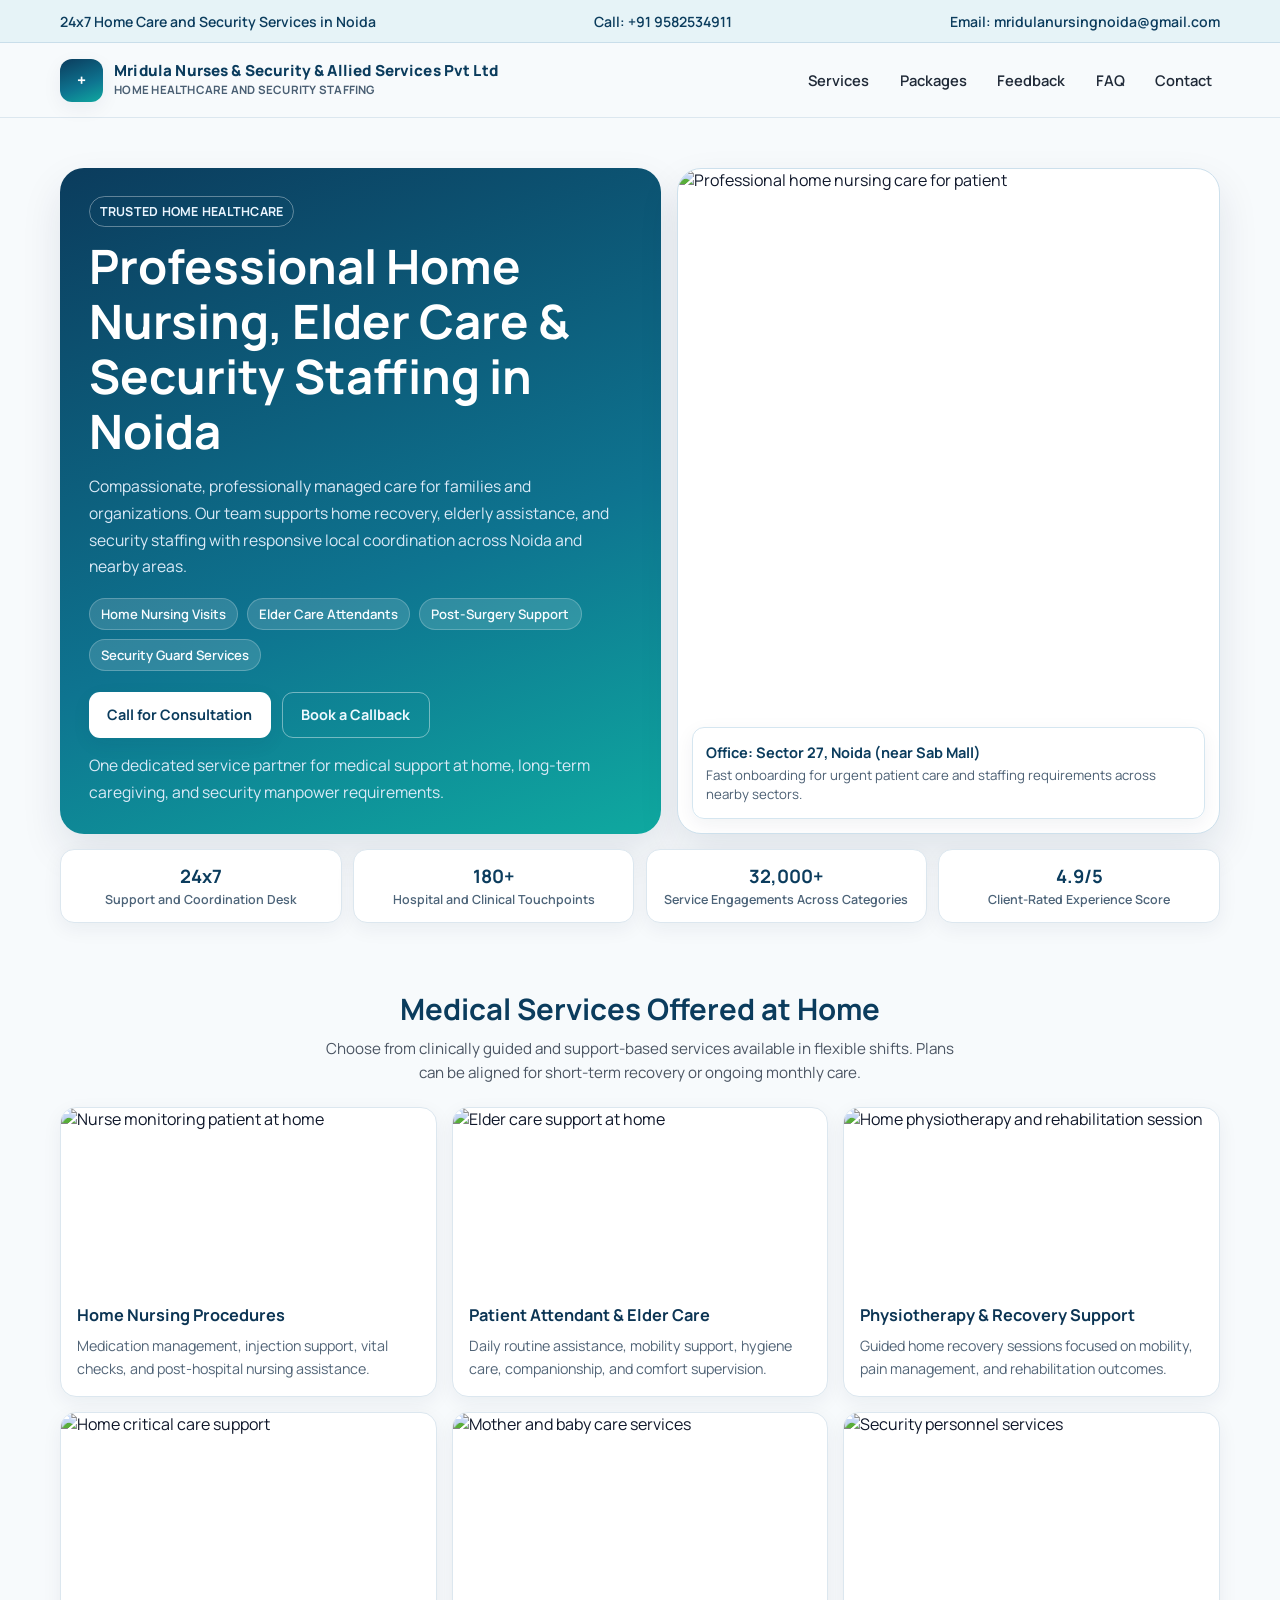
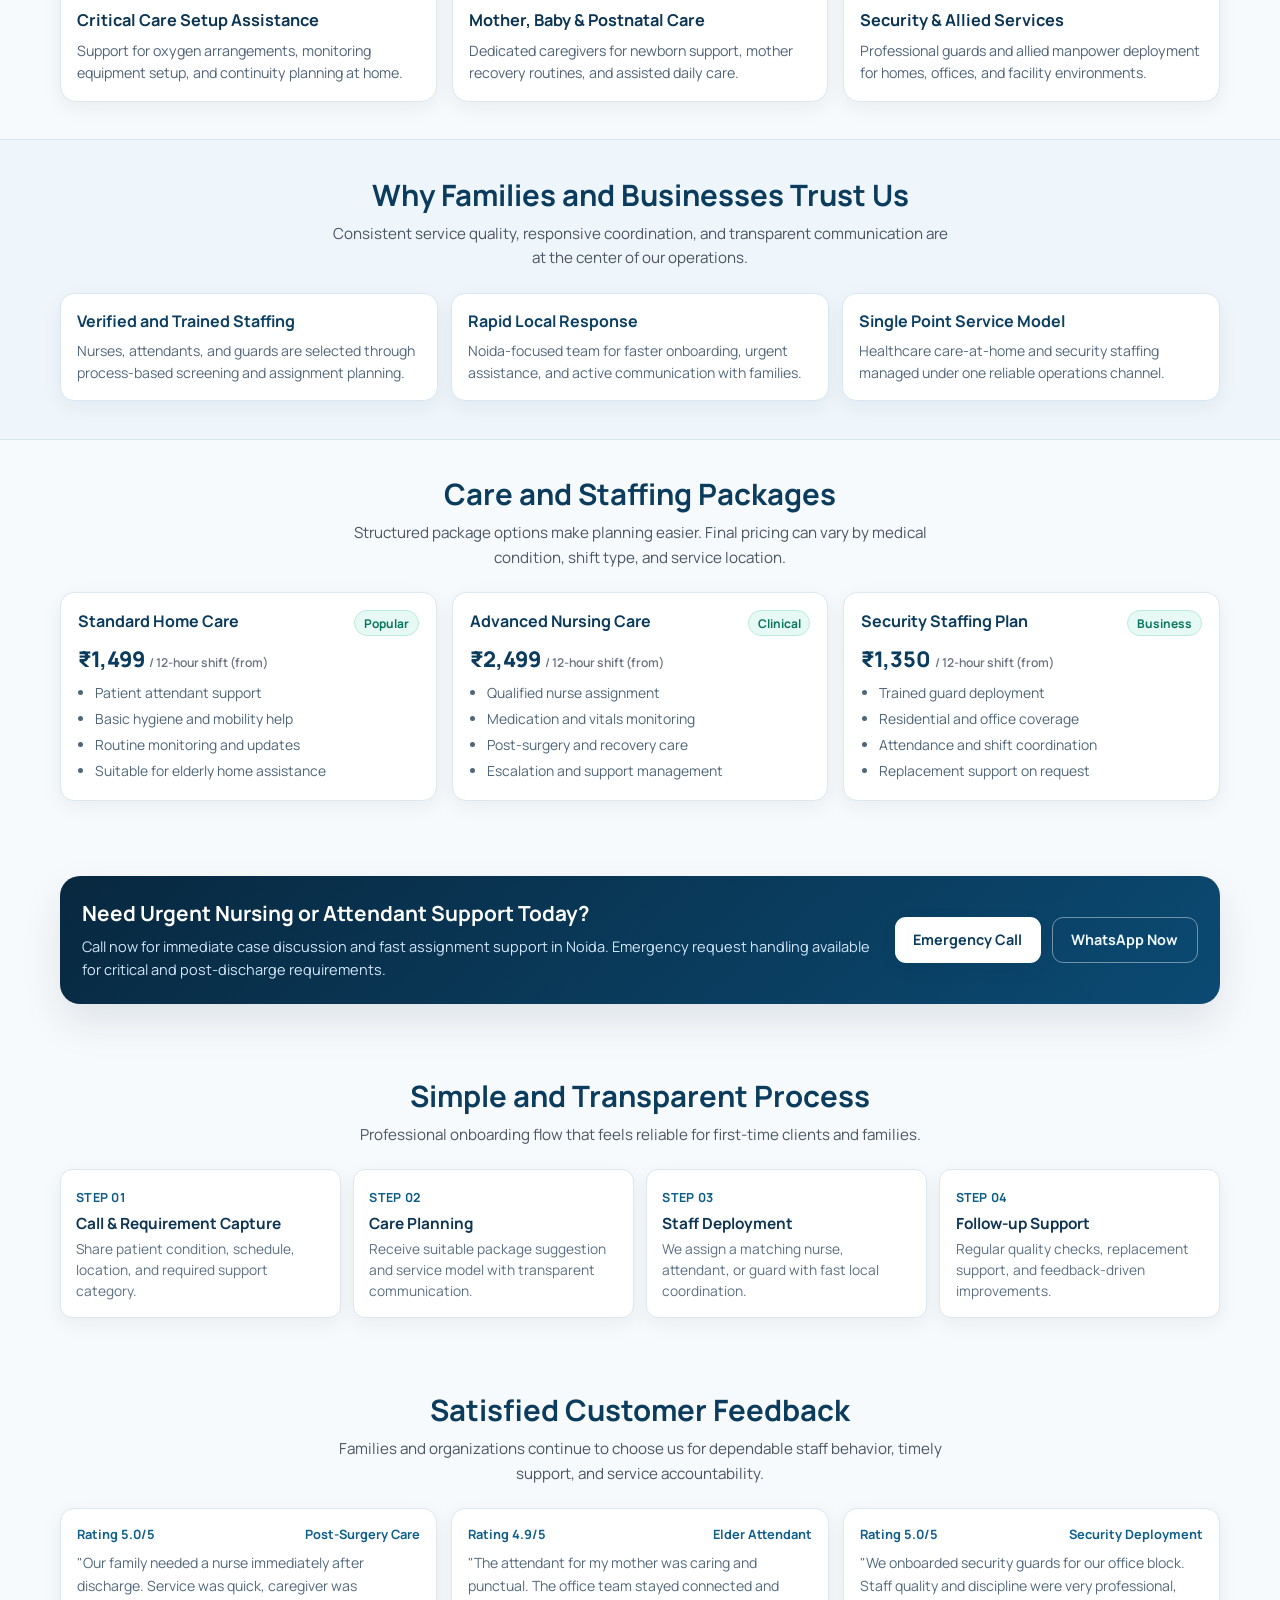
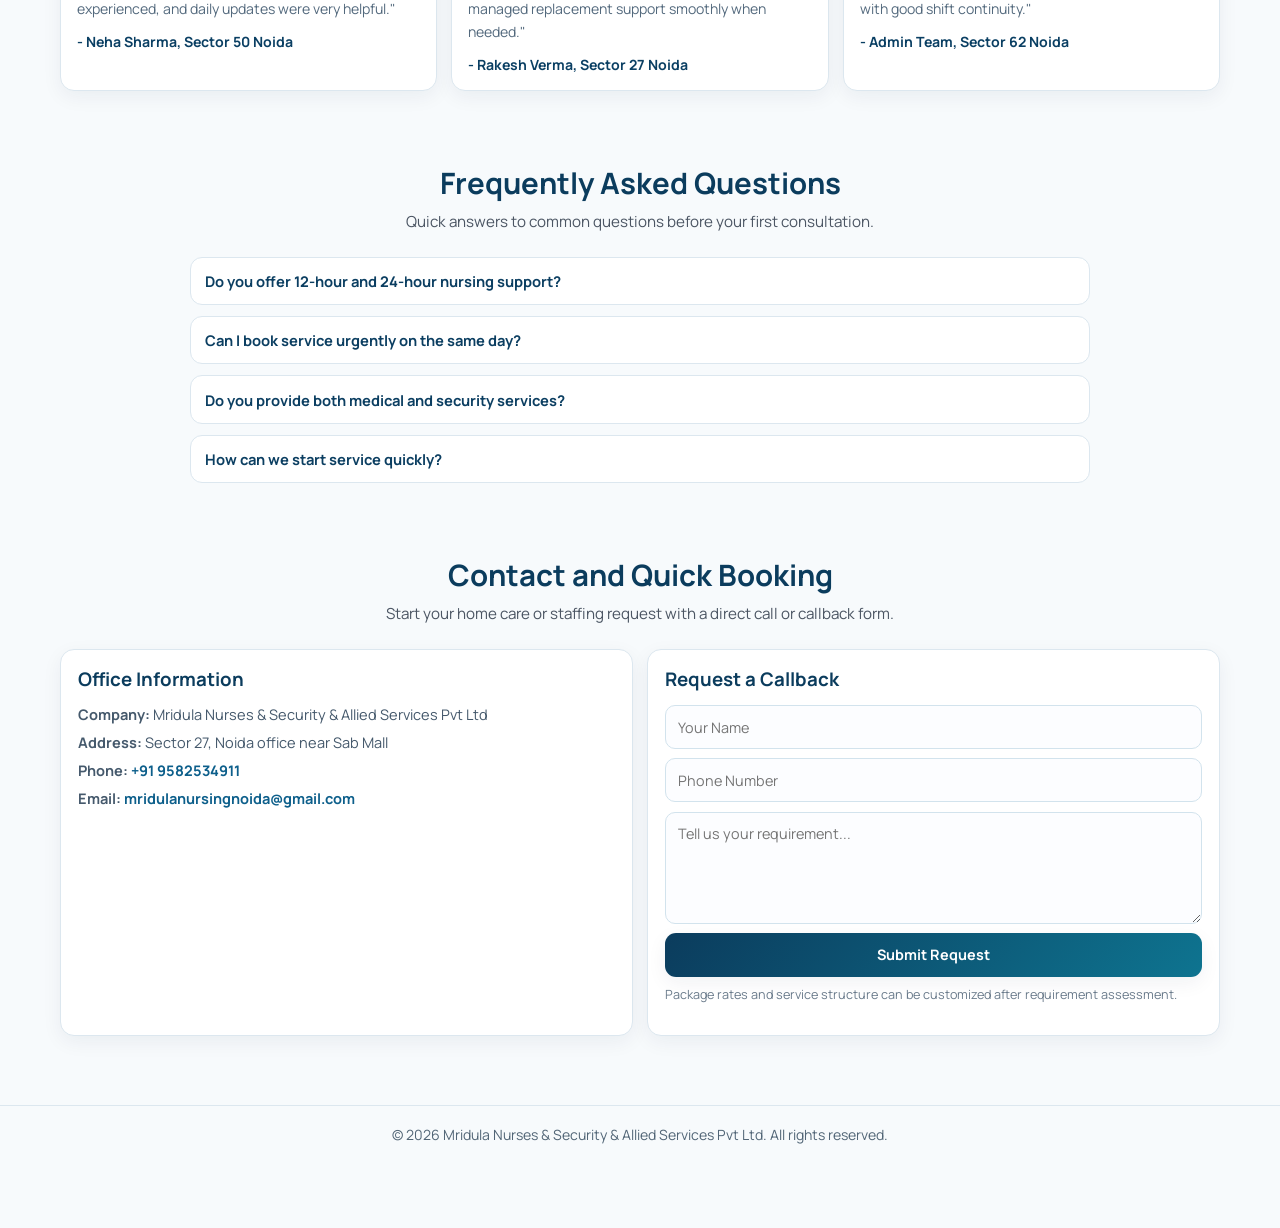
==== index.html @ 1b019b8b "Polish branding copy and add subtle reveal animations Co-authored-by: techyatra <techyatra@users.nor" ====
<!DOCTYPE html>
<html lang="en">
<head>
  <meta charset="UTF-8" />
  <meta name="viewport" content="width=device-width, initial-scale=1.0" />
  <title>Mridula Nurses &amp; Security &amp; Allied Services Pvt Ltd | Home Healthcare Noida</title>
  <meta
    name="description"
    content="Professional home nursing, patient attendants, elder care, and security services in Noida by Mridula Nurses & Security & Allied Services Pvt Ltd."
  />
  <link rel="preconnect" href="https://fonts.googleapis.com" />
  <link rel="preconnect" href="https://fonts.gstatic.com" crossorigin />
  <link
    href="https://fonts.googleapis.com/css2?family=Manrope:wght@400;500;600;700;800&display=swap"
    rel="stylesheet"
  />
  <style>
    :root {
      --bg: #f7fafc;
      --surface: #ffffff;
      --surface-soft: #f1f8fb;
      --text: #0f172a;
      --muted: #4b5563;
      --primary: #0b3c5d;
      --primary-2: #0e7490;
      --accent: #10b981;
      --line: #dce7ef;
      --radius: 16px;
      --shadow-sm: 0 6px 20px rgba(2, 32, 71, 0.06);
      --shadow-md: 0 18px 40px rgba(2, 32, 71, 0.1);
      --gradient-hero: linear-gradient(160deg, #0b3c5d 0%, #0e7490 60%, #0fa9a0 100%);
    }

    * {
      box-sizing: border-box;
    }

    html,
    body {
      margin: 0;
      padding: 0;
      font-family: "Manrope", system-ui, -apple-system, sans-serif;
      color: var(--text);
      background: var(--bg);
      scroll-behavior: smooth;
    }

    a {
      text-decoration: none;
      color: inherit;
    }

    img {
      max-width: 100%;
      display: block;
    }

    .container {
      width: min(1160px, 92%);
      margin: 0 auto;
    }

    .topbar {
      background: #e6f3f7;
      color: #0b3c5d;
      font-size: 0.88rem;
      border-bottom: 1px solid #c9deea;
    }

    .topbar .container {
      min-height: 42px;
      display: flex;
      align-items: center;
      justify-content: space-between;
      gap: 0.8rem;
      flex-wrap: wrap;
      padding: 0.2rem 0;
      font-weight: 600;
    }

    header {
      position: sticky;
      top: 0;
      z-index: 50;
      background: rgba(247, 250, 252, 0.96);
      border-bottom: 1px solid var(--line);
      backdrop-filter: blur(9px);
    }

    nav {
      min-height: 74px;
      display: flex;
      align-items: center;
      justify-content: space-between;
      gap: 1rem;
    }

    .brand {
      display: flex;
      align-items: center;
      gap: 0.7rem;
      max-width: 520px;
      font-weight: 800;
      color: var(--primary);
    }

    .brand-copy {
      display: grid;
      gap: 0.1rem;
    }

    .brand-name {
      font-size: 0.95rem;
      line-height: 1.1;
      letter-spacing: 0.01em;
    }

    .brand-tag {
      font-size: 0.72rem;
      font-weight: 700;
      letter-spacing: 0.02em;
      text-transform: uppercase;
      color: #4a5f73;
    }

    .brand-icon {
      width: 43px;
      height: 43px;
      border-radius: 12px;
      background: var(--gradient-hero);
      color: #fff;
      display: grid;
      place-items: center;
      font-weight: 800;
      box-shadow: var(--shadow-sm);
      flex-shrink: 0;
    }

    .nav-links {
      display: flex;
      flex-wrap: wrap;
      gap: 0.9rem;
      font-size: 0.92rem;
      color: #1f2937;
      font-weight: 600;
    }

    .nav-links a {
      padding: 0.4rem 0.5rem;
      border-radius: 8px;
      transition: 0.2s ease;
    }

    .nav-links a:hover {
      background: #e6f2f7;
      color: var(--primary);
    }

    .hero {
      padding: 3.1rem 0 2rem;
    }

    .hero-grid {
      display: grid;
      grid-template-columns: 1.05fr 0.95fr;
      gap: 1rem;
    }

    .hero-card {
      border-radius: 24px;
      background: var(--gradient-hero);
      color: #eaf5ff;
      padding: 1.8rem;
      box-shadow: var(--shadow-md);
    }

    .hero-eyebrow {
      display: inline-flex;
      align-items: center;
      gap: 0.35rem;
      font-size: 0.78rem;
      letter-spacing: 0.02em;
      padding: 0.35rem 0.62rem;
      border: 1px solid rgba(255, 255, 255, 0.35);
      border-radius: 999px;
      font-weight: 700;
      text-transform: uppercase;
    }

    h1 {
      margin: 0.8rem 0 0;
      line-height: 1.16;
      font-size: clamp(2rem, 3.7vw, 3.15rem);
      color: #ffffff;
    }

    .hero-card p {
      margin: 0.9rem 0 0;
      line-height: 1.7;
      max-width: 60ch;
      color: #dbeaf7;
      font-size: 0.98rem;
    }

    .hero-highlights {
      margin-top: 1.1rem;
      display: flex;
      flex-wrap: wrap;
      gap: 0.55rem;
    }

    .hero-chip {
      background: rgba(255, 255, 255, 0.14);
      border: 1px solid rgba(255, 255, 255, 0.22);
      color: #f8fcff;
      border-radius: 999px;
      font-size: 0.82rem;
      font-weight: 600;
      padding: 0.38rem 0.7rem;
    }

    .cta-row {
      margin-top: 1.3rem;
      display: flex;
      flex-wrap: wrap;
      gap: 0.7rem;
    }

    .hero-note {
      margin: 0.9rem 0 0;
      font-size: 0.84rem;
      color: #d2e8f9;
      line-height: 1.55;
      max-width: 60ch;
    }

    .btn {
      border: 0;
      border-radius: 11px;
      padding: 0.78rem 1.15rem;
      font: inherit;
      font-size: 0.9rem;
      font-weight: 700;
      cursor: pointer;
      transition: transform 0.2s ease, box-shadow 0.2s ease;
      display: inline-flex;
      align-items: center;
      justify-content: center;
      gap: 0.3rem;
    }

    .btn:hover {
      transform: translateY(-1px);
    }

    .btn-light {
      color: var(--primary);
      background: #ffffff;
      box-shadow: var(--shadow-sm);
    }

    .btn-outline-light {
      color: #eff9ff;
      background: transparent;
      border: 1px solid rgba(255, 255, 255, 0.42);
    }

    .hero-media {
      border-radius: 24px;
      overflow: hidden;
      border: 1px solid #cde0ec;
      background: #fff;
      box-shadow: var(--shadow-md);
      position: relative;
      min-height: 460px;
    }

    .hero-media img {
      width: 100%;
      height: 100%;
      object-fit: cover;
    }

    .floating-trust {
      position: absolute;
      left: 0.9rem;
      right: 0.9rem;
      bottom: 0.9rem;
      background: rgba(255, 255, 255, 0.92);
      border-radius: 12px;
      border: 1px solid #d5e6f0;
      padding: 0.82rem;
      box-shadow: var(--shadow-sm);
    }

    .floating-trust strong {
      display: block;
      color: var(--primary);
      font-size: 0.91rem;
    }

    .floating-trust p {
      margin: 0.28rem 0 0;
      color: #4b5f73;
      font-size: 0.83rem;
      line-height: 1.45;
    }

    .kpi-row {
      margin-top: 0.95rem;
      display: grid;
      grid-template-columns: repeat(4, minmax(0, 1fr));
      gap: 0.7rem;
    }

    .kpi {
      background: #fff;
      border: 1px solid var(--line);
      border-radius: 14px;
      text-align: center;
      padding: 0.8rem 0.7rem;
      box-shadow: var(--shadow-sm);
    }

    .kpi strong {
      display: block;
      color: var(--primary);
      font-size: 1.15rem;
    }

    .kpi span {
      display: block;
      margin-top: 0.2rem;
      color: #4d6479;
      font-size: 0.78rem;
      line-height: 1.35;
      font-weight: 600;
    }

    .reveal {
      opacity: 1;
      transform: none;
    }

    .js .reveal {
      opacity: 0;
      transform: translateY(18px);
      transition: opacity 0.65s ease, transform 0.65s ease;
    }

    .js .reveal.delay-1 {
      transition-delay: 0.08s;
    }

    .js .reveal.delay-2 {
      transition-delay: 0.16s;
    }

    .js .reveal.is-visible {
      opacity: 1;
      transform: translateY(0);
    }

    section {
      padding: 2.35rem 0;
    }

    .section-title {
      text-align: center;
      margin-bottom: 1.35rem;
    }

    .section-title h2 {
      margin: 0;
      font-size: clamp(1.5rem, 2.3vw, 2.1rem);
      color: var(--primary);
      line-height: 1.2;
    }

    .section-title p {
      margin: 0.55rem auto 0;
      max-width: 70ch;
      color: var(--muted);
      line-height: 1.62;
      font-size: 0.95rem;
    }

    .service-grid {
      display: grid;
      grid-template-columns: repeat(3, minmax(0, 1fr));
      gap: 0.95rem;
    }

    .service-card {
      background: var(--surface);
      border: 1px solid var(--line);
      border-radius: var(--radius);
      overflow: hidden;
      box-shadow: var(--shadow-sm);
      transition: transform 0.22s ease, box-shadow 0.22s ease;
    }

    .service-card:hover {
      transform: translateY(-4px);
      box-shadow: var(--shadow-md);
    }

    .service-card img {
      width: 100%;
      height: 180px;
      object-fit: cover;
    }

    .service-body {
      padding: 1rem;
    }

    .service-body h3 {
      margin: 0;
      color: #0c3554;
      font-size: 1.02rem;
    }

    .service-body p {
      margin: 0.55rem 0 0;
      color: #516477;
      line-height: 1.57;
      font-size: 0.89rem;
    }

    .trust-panel {
      background: #eef6fb;
      border-top: 1px solid #d4e5f0;
      border-bottom: 1px solid #d4e5f0;
    }

    .trust-grid {
      display: grid;
      grid-template-columns: repeat(3, minmax(0, 1fr));
      gap: 0.85rem;
    }

    .trust-card {
      background: #fff;
      border: 1px solid #d8e7f1;
      border-radius: 14px;
      padding: 1rem;
      box-shadow: var(--shadow-sm);
    }

    .trust-card h3 {
      margin: 0;
      font-size: 1rem;
      color: #0b3f63;
    }

    .trust-card p {
      margin: 0.5rem 0 0;
      color: #53687d;
      font-size: 0.88rem;
      line-height: 1.58;
    }

    .packages-grid {
      display: grid;
      grid-template-columns: repeat(3, minmax(0, 1fr));
      gap: 0.95rem;
    }

    .package-card {
      background: #fff;
      border: 1px solid var(--line);
      border-radius: 14px;
      padding: 1.05rem;
      box-shadow: var(--shadow-sm);
      display: grid;
      gap: 0.75rem;
    }

    .package-top {
      display: flex;
      justify-content: space-between;
      align-items: flex-start;
      gap: 0.6rem;
    }

    .package-top h3 {
      margin: 0;
      color: #0a3b5d;
      font-size: 1rem;
    }

    .tag {
      background: #e6f9f4;
      color: #08765f;
      border: 1px solid #bcebdc;
      border-radius: 999px;
      padding: 0.22rem 0.56rem;
      font-size: 0.75rem;
      font-weight: 700;
      white-space: nowrap;
    }

    .price {
      color: var(--primary);
      font-weight: 800;
      font-size: 1.35rem;
      line-height: 1;
    }

    .price small {
      color: #6b7280;
      font-size: 0.76rem;
      font-weight: 600;
    }

    .feature-list {
      margin: 0;
      padding-left: 1.1rem;
      color: #4f6578;
      font-size: 0.87rem;
      line-height: 1.65;
      display: grid;
      gap: 0.2rem;
    }

    .emergency {
      border-radius: 20px;
      background: linear-gradient(140deg, #08283f, #0b4a73);
      color: #d6ecff;
      padding: 1.4rem;
      box-shadow: var(--shadow-md);
      display: grid;
      grid-template-columns: 1fr auto;
      gap: 1rem;
      align-items: center;
    }

    .emergency h3 {
      margin: 0;
      color: #fff;
      font-size: 1.3rem;
    }

    .emergency p {
      margin: 0.5rem 0 0;
      line-height: 1.6;
      color: #d1e6f8;
      font-size: 0.91rem;
    }

    .steps-grid {
      margin-top: 1rem;
      display: grid;
      grid-template-columns: repeat(4, minmax(0, 1fr));
      gap: 0.78rem;
    }

    .step {
      background: #fff;
      border: 1px solid var(--line);
      border-radius: 12px;
      padding: 0.95rem;
      box-shadow: var(--shadow-sm);
    }

    .step b {
      color: #0b5c86;
      font-size: 0.78rem;
      letter-spacing: 0.02em;
    }

    .step h4 {
      margin: 0.38rem 0 0.22rem;
      color: #0e3554;
      font-size: 0.96rem;
    }

    .step p {
      margin: 0;
      color: #5b6f82;
      font-size: 0.86rem;
      line-height: 1.55;
    }

    .feedback-grid {
      display: grid;
      grid-template-columns: repeat(3, minmax(0, 1fr));
      gap: 0.9rem;
    }

    .feedback-card {
      background: #fff;
      border: 1px solid var(--line);
      border-radius: 14px;
      padding: 1rem;
      box-shadow: var(--shadow-sm);
    }

    .feedback-card .meta {
      display: flex;
      justify-content: space-between;
      gap: 0.5rem;
      color: #0f5f8c;
      font-size: 0.8rem;
      font-weight: 700;
    }

    .feedback-card p {
      margin: 0.58rem 0 0;
      font-size: 0.88rem;
      color: #53697d;
      line-height: 1.62;
    }

    .feedback-card strong {
      display: block;
      margin-top: 0.72rem;
      color: #0a3f63;
      font-size: 0.88rem;
    }

    .contact-wrap {
      display: grid;
      grid-template-columns: 1fr 1fr;
      gap: 0.9rem;
    }

    .contact-card {
      background: #fff;
      border: 1px solid var(--line);
      border-radius: 14px;
      padding: 1.05rem;
      box-shadow: var(--shadow-sm);
    }

    .contact-card h3 {
      margin: 0;
      color: #0b3c5d;
    }

    .contact-list {
      margin-top: 0.75rem;
      display: grid;
      gap: 0.5rem;
      color: #45596c;
      font-size: 0.91rem;
    }

    .contact-list a {
      color: #0d5f8b;
      font-weight: 700;
    }

    form {
      margin-top: 0.8rem;
      display: grid;
      gap: 0.58rem;
    }

    input,
    textarea {
      border: 1px solid #d2e3ed;
      border-radius: 10px;
      font: inherit;
      font-size: 0.9rem;
      padding: 0.72rem 0.78rem;
      width: 100%;
      background: #fcfdff;
    }

    textarea {
      min-height: 112px;
      resize: vertical;
    }

    .btn-primary {
      color: #fff;
      background: linear-gradient(130deg, #0b3c5d, #0e7490);
      box-shadow: var(--shadow-sm);
    }

    .faq-list {
      max-width: 900px;
      margin: 0 auto;
      display: grid;
      gap: 0.7rem;
    }

    details {
      border: 1px solid var(--line);
      background: #fff;
      border-radius: 12px;
      padding: 0.82rem 0.9rem;
    }

    summary {
      cursor: pointer;
      list-style: none;
      color: #0b3e61;
      font-size: 0.92rem;
      font-weight: 700;
    }

    details p {
      margin: 0.56rem 0 0;
      color: #556b7d;
      line-height: 1.58;
      font-size: 0.87rem;
    }

    .map {
      margin-top: 0.75rem;
      width: 100%;
      border: 0;
      border-radius: 12px;
      min-height: 190px;
    }

    .note {
      margin-top: 0.58rem;
      font-size: 0.79rem;
      color: #6a7b8b;
      line-height: 1.5;
    }

    footer {
      border-top: 1px solid var(--line);
      margin-top: 2rem;
      padding: 1.2rem 0 5.2rem;
      text-align: center;
      color: #516576;
      font-size: 0.88rem;
    }

    .sticky-mobile-cta {
      position: fixed;
      left: 0;
      right: 0;
      bottom: 0;
      z-index: 99;
      display: none;
      background: rgba(11, 60, 93, 0.96);
      border-top: 1px solid rgba(255, 255, 255, 0.2);
      padding: 0.52rem 0.68rem;
      gap: 0.55rem;
    }

    .sticky-mobile-cta a {
      flex: 1;
      text-align: center;
      background: #ffffff;
      color: #093a5b;
      border-radius: 9px;
      padding: 0.62rem 0.42rem;
      font-size: 0.87rem;
      font-weight: 800;
    }

    .sticky-mobile-cta a:last-child {
      background: #15c39a;
      color: #ffffff;
    }

    @media (max-width: 1030px) {
      .hero-grid,
      .contact-wrap {
        grid-template-columns: 1fr;
      }

      .service-grid,
      .trust-grid,
      .packages-grid,
      .feedback-grid {
        grid-template-columns: repeat(2, minmax(0, 1fr));
      }

      .steps-grid {
        grid-template-columns: repeat(2, minmax(0, 1fr));
      }

      .hero-media {
        min-height: 350px;
      }
    }

    @media (max-width: 690px) {
      .topbar .container {
        justify-content: flex-start;
      }

      nav {
        flex-direction: column;
        align-items: flex-start;
        padding: 0.68rem 0;
      }

      .kpi-row,
      .service-grid,
      .trust-grid,
      .packages-grid,
      .steps-grid,
      .feedback-grid {
        grid-template-columns: 1fr;
      }

      .hero {
        padding-top: 2.4rem;
      }

      .emergency {
        grid-template-columns: 1fr;
      }

      .sticky-mobile-cta {
        display: flex;
      }
    }

    @media (prefers-reduced-motion: reduce) {
      .js .reveal,
      .js .reveal.delay-1,
      .js .reveal.delay-2 {
        opacity: 1;
        transform: none;
        transition: none;
      }
    }
  </style>
</head>
<body>
  <div class="topbar">
    <div class="container">
      <span>24x7 Home Care and Security Services in Noida</span>
      <span>Call: <a href="tel:+919582534911">+91 9582534911</a></span>
      <span>Email: <a href="mailto:mridulanursingnoida@gmail.com">mridulanursingnoida@gmail.com</a></span>
    </div>
  </div>

  <header>
    <div class="container">
      <nav>
        <a class="brand" href="#home">
          <span class="brand-icon">+</span>
          <span class="brand-copy">
            <span class="brand-name">Mridula Nurses &amp; Security &amp; Allied Services Pvt Ltd</span>
            <span class="brand-tag">Home Healthcare and Security Staffing</span>
          </span>
        </a>
        <div class="nav-links">
          <a href="#services">Services</a>
          <a href="#packages">Packages</a>
          <a href="#feedback">Feedback</a>
          <a href="#faq">FAQ</a>
          <a href="#contact">Contact</a>
        </div>
      </nav>
    </div>
  </header>

  <main>
    <section class="hero" id="home">
      <div class="container hero-grid">
        <article class="hero-card">
          <span class="hero-eyebrow">Trusted Home Healthcare</span>
          <h1>Professional Home Nursing, Elder Care &amp; Security Staffing in Noida</h1>
          <p>
            Compassionate, professionally managed care for families and organizations. Our team
            supports home recovery, elderly assistance, and security staffing with responsive local
            coordination across Noida and nearby areas.
          </p>
          <div class="hero-highlights">
            <span class="hero-chip">Home Nursing Visits</span>
            <span class="hero-chip">Elder Care Attendants</span>
            <span class="hero-chip">Post-Surgery Support</span>
            <span class="hero-chip">Security Guard Services</span>
          </div>
          <div class="cta-row">
            <a class="btn btn-light" href="tel:+919582534911">Call for Consultation</a>
            <a class="btn btn-outline-light" href="#contact">Book a Callback</a>
          </div>
          <p class="hero-note">
            One dedicated service partner for medical support at home, long-term caregiving, and
            security manpower requirements.
          </p>
        </article>
        <aside class="hero-media">
          <img
            src="https://images.unsplash.com/photo-1584515933487-779824d29309?auto=format&fit=crop&w=1400&q=80"
            alt="Professional home nursing care for patient"
          />
          <div class="floating-trust">
            <strong>Office: Sector 27, Noida (near Sab Mall)</strong>
            <p>Fast onboarding for urgent patient care and staffing requirements across nearby sectors.</p>
          </div>
        </aside>
      </div>
      <div class="container">
        <div class="kpi-row" id="credibility">
          <div class="kpi">
            <strong>24x7</strong>
            <span>Support and Coordination Desk</span>
          </div>
          <div class="kpi">
            <strong>180+</strong>
            <span>Hospital and Clinical Touchpoints</span>
          </div>
          <div class="kpi">
            <strong>32,000+</strong>
            <span>Service Engagements Across Categories</span>
          </div>
          <div class="kpi">
            <strong>4.9/5</strong>
            <span>Client-Rated Experience Score</span>
          </div>
        </div>
      </div>
    </section>

    <section id="services">
      <div class="container">
        <div class="section-title">
          <h2>Medical Services Offered at Home</h2>
          <p>
            Choose from clinically guided and support-based services available in flexible shifts.
            Plans can be aligned for short-term recovery or ongoing monthly care.
          </p>
        </div>
        <div class="service-grid">
          <article class="service-card">
            <img
              src="https://images.unsplash.com/photo-1576765608535-5f04d1e3f289?auto=format&fit=crop&w=1200&q=80"
              alt="Nurse monitoring patient at home"
            />
            <div class="service-body">
              <h3>Home Nursing Procedures</h3>
              <p>Medication management, injection support, vital checks, and post-hospital nursing assistance.</p>
            </div>
          </article>
          <article class="service-card">
            <img
              src="https://images.unsplash.com/photo-1584516150909-c43483ee7930?auto=format&fit=crop&w=1200&q=80"
              alt="Elder care support at home"
            />
            <div class="service-body">
              <h3>Patient Attendant &amp; Elder Care</h3>
              <p>Daily routine assistance, mobility support, hygiene care, companionship, and comfort supervision.</p>
            </div>
          </article>
          <article class="service-card">
            <img
              src="https://images.unsplash.com/photo-1579154204601-01588f351e67?auto=format&fit=crop&w=1200&q=80"
              alt="Home physiotherapy and rehabilitation session"
            />
            <div class="service-body">
              <h3>Physiotherapy &amp; Recovery Support</h3>
              <p>Guided home recovery sessions focused on mobility, pain management, and rehabilitation outcomes.</p>
            </div>
          </article>
          <article class="service-card">
            <img
              src="https://images.unsplash.com/photo-1586773860418-d37222d8fce3?auto=format&fit=crop&w=1200&q=80"
              alt="Home critical care support"
            />
            <div class="service-body">
              <h3>Critical Care Setup Assistance</h3>
              <p>Support for oxygen arrangements, monitoring equipment setup, and continuity planning at home.</p>
            </div>
          </article>
          <article class="service-card">
            <img
              src="https://images.unsplash.com/photo-1581595219315-a187dd40c322?auto=format&fit=crop&w=1200&q=80"
              alt="Mother and baby care services"
            />
            <div class="service-body">
              <h3>Mother, Baby &amp; Postnatal Care</h3>
              <p>Dedicated caregivers for newborn support, mother recovery routines, and assisted daily care.</p>
            </div>
          </article>
          <article class="service-card">
            <img
              src="https://images.unsplash.com/photo-1560250097-0b93528c311a?auto=format&fit=crop&w=1200&q=80"
              alt="Security personnel services"
            />
            <div class="service-body">
              <h3>Security &amp; Allied Services</h3>
              <p>Professional guards and allied manpower deployment for homes, offices, and facility environments.</p>
            </div>
          </article>
        </div>
      </div>
    </section>

    <section class="trust-panel">
      <div class="container">
        <div class="section-title">
          <h2>Why Families and Businesses Trust Us</h2>
          <p>
            Consistent service quality, responsive coordination, and transparent communication are at
            the center of our operations.
          </p>
        </div>
        <div class="trust-grid">
          <article class="trust-card">
            <h3>Verified and Trained Staffing</h3>
            <p>
              Nurses, attendants, and guards are selected through process-based screening and assignment planning.
            </p>
          </article>
          <article class="trust-card">
            <h3>Rapid Local Response</h3>
            <p>
              Noida-focused team for faster onboarding, urgent assistance, and active communication with families.
            </p>
          </article>
          <article class="trust-card">
            <h3>Single Point Service Model</h3>
            <p>
              Healthcare care-at-home and security staffing managed under one reliable operations channel.
            </p>
          </article>
        </div>
      </div>
    </section>

    <section id="packages">
      <div class="container">
        <div class="section-title">
          <h2>Care and Staffing Packages</h2>
          <p>
            Structured package options make planning easier. Final pricing can vary by medical
            condition, shift type, and service location.
          </p>
        </div>
        <div class="packages-grid">
          <article class="package-card">
            <div class="package-top">
              <h3>Standard Home Care</h3>
              <span class="tag">Popular</span>
            </div>
            <div class="price">₹1,499 <small>/ 12-hour shift (from)</small></div>
            <ul class="feature-list">
              <li>Patient attendant support</li>
              <li>Basic hygiene and mobility help</li>
              <li>Routine monitoring and updates</li>
              <li>Suitable for elderly home assistance</li>
            </ul>
          </article>
          <article class="package-card">
            <div class="package-top">
              <h3>Advanced Nursing Care</h3>
              <span class="tag">Clinical</span>
            </div>
            <div class="price">₹2,499 <small>/ 12-hour shift (from)</small></div>
            <ul class="feature-list">
              <li>Qualified nurse assignment</li>
              <li>Medication and vitals monitoring</li>
              <li>Post-surgery and recovery care</li>
              <li>Escalation and support management</li>
            </ul>
          </article>
          <article class="package-card">
            <div class="package-top">
              <h3>Security Staffing Plan</h3>
              <span class="tag">Business</span>
            </div>
            <div class="price">₹1,350 <small>/ 12-hour shift (from)</small></div>
            <ul class="feature-list">
              <li>Trained guard deployment</li>
              <li>Residential and office coverage</li>
              <li>Attendance and shift coordination</li>
              <li>Replacement support on request</li>
            </ul>
          </article>
        </div>
      </div>
    </section>

    <section>
      <div class="container emergency">
        <div>
          <h3>Need Urgent Nursing or Attendant Support Today?</h3>
          <p>
            Call now for immediate case discussion and fast assignment support in Noida. Emergency
            request handling available for critical and post-discharge requirements.
          </p>
        </div>
        <div class="cta-row" style="margin-top: 0;">
          <a class="btn btn-light" href="tel:+919582534911">Emergency Call</a>
          <a class="btn btn-outline-light" href="https://wa.me/919582534911" target="_blank" rel="noreferrer">WhatsApp Now</a>
        </div>
      </div>
    </section>

    <section id="process">
      <div class="container">
        <div class="section-title">
          <h2>Simple and Transparent Process</h2>
          <p>Professional onboarding flow that feels reliable for first-time clients and families.</p>
        </div>
        <div class="steps-grid">
          <article class="step">
            <b>STEP 01</b>
            <h4>Call &amp; Requirement Capture</h4>
            <p>Share patient condition, schedule, location, and required support category.</p>
          </article>
          <article class="step">
            <b>STEP 02</b>
            <h4>Care Planning</h4>
            <p>Receive suitable package suggestion and service model with transparent communication.</p>
          </article>
          <article class="step">
            <b>STEP 03</b>
            <h4>Staff Deployment</h4>
            <p>We assign a matching nurse, attendant, or guard with fast local coordination.</p>
          </article>
          <article class="step">
            <b>STEP 04</b>
            <h4>Follow-up Support</h4>
            <p>Regular quality checks, replacement support, and feedback-driven improvements.</p>
          </article>
        </div>
      </div>
    </section>

    <section id="feedback">
      <div class="container">
        <div class="section-title">
          <h2>Satisfied Customer Feedback</h2>
          <p>
            Families and organizations continue to choose us for dependable staff behavior, timely
            support, and service accountability.
          </p>
        </div>
        <div class="feedback-grid">
          <article class="feedback-card">
            <div class="meta"><span>Rating 5.0/5</span><span>Post-Surgery Care</span></div>
            <p>
              "Our family needed a nurse immediately after discharge. Service was quick, caregiver
              was experienced, and daily updates were very helpful."
            </p>
            <strong>- Neha Sharma, Sector 50 Noida</strong>
          </article>
          <article class="feedback-card">
            <div class="meta"><span>Rating 4.9/5</span><span>Elder Attendant</span></div>
            <p>
              "The attendant for my mother was caring and punctual. The office team stayed connected
              and managed replacement support smoothly when needed."
            </p>
            <strong>- Rakesh Verma, Sector 27 Noida</strong>
          </article>
          <article class="feedback-card">
            <div class="meta"><span>Rating 5.0/5</span><span>Security Deployment</span></div>
            <p>
              "We onboarded security guards for our office block. Staff quality and discipline were
              very professional, with good shift continuity."
            </p>
            <strong>- Admin Team, Sector 62 Noida</strong>
          </article>
        </div>
      </div>
    </section>

    <section id="faq">
      <div class="container">
        <div class="section-title">
          <h2>Frequently Asked Questions</h2>
          <p>
            Quick answers to common questions before your first consultation.
          </p>
        </div>
        <div class="faq-list">
          <details>
            <summary>Do you offer 12-hour and 24-hour nursing support?</summary>
            <p>
              Yes. Service can be arranged for 12-hour day/night shifts and full-time support based
              on the patient's medical requirement.
            </p>
          </details>
          <details>
            <summary>Can I book service urgently on the same day?</summary>
            <p>
              We prioritize urgent cases and try to provide the earliest possible assignment after
              understanding your care and location details.
            </p>
          </details>
          <details>
            <summary>Do you provide both medical and security services?</summary>
            <p>
              Yes. We provide home nursing, patient attendants, elder care, and security/allied
              staffing from one management team.
            </p>
          </details>
          <details>
            <summary>How can we start service quickly?</summary>
            <p>
              Call +91 9582534911 or use the quick form below. Our team will call back to confirm
              requirements and suggest the best plan.
            </p>
          </details>
        </div>
      </div>
    </section>

    <section id="contact">
      <div class="container">
        <div class="section-title">
          <h2>Contact and Quick Booking</h2>
          <p>Start your home care or staffing request with a direct call or callback form.</p>
        </div>
        <div class="contact-wrap">
          <article class="contact-card">
            <h3>Office Information</h3>
            <div class="contact-list">
              <div><strong>Company:</strong> Mridula Nurses &amp; Security &amp; Allied Services Pvt Ltd</div>
              <div><strong>Address:</strong> Sector 27, Noida office near Sab Mall</div>
              <div><strong>Phone:</strong> <a href="tel:+919582534911">+91 9582534911</a></div>
              <div><strong>Email:</strong> <a href="mailto:mridulanursingnoida@gmail.com">mridulanursingnoida@gmail.com</a></div>
            </div>
            <iframe
              class="map"
              loading="lazy"
              referrerpolicy="no-referrer-when-downgrade"
              src="https://maps.google.com/maps?q=Sector%2027%20Noida&t=&z=13&ie=UTF8&iwloc=&output=embed"
              title="Map location Sector 27 Noida"
            ></iframe>
          </article>
          <article class="contact-card">
            <h3>Request a Callback</h3>
            <form>
              <input type="text" placeholder="Your Name" aria-label="Name" />
              <input type="tel" placeholder="Phone Number" aria-label="Phone Number" />
              <textarea placeholder="Tell us your requirement..." aria-label="Requirement"></textarea>
              <button type="button" class="btn btn-primary">Submit Request</button>
            </form>
            <p class="note">
              Package rates and service structure can be customized after requirement assessment.
            </p>
          </article>
        </div>
      </div>
    </section>
  </main>

  <footer>
    <div class="container">
      &copy; <span id="year"></span> Mridula Nurses &amp; Security &amp; Allied Services Pvt Ltd. All rights reserved.
    </div>
  </footer>

  <div class="sticky-mobile-cta">
    <a href="tel:+919582534911">Call Now</a>
    <a href="https://wa.me/919582534911" target="_blank" rel="noreferrer">WhatsApp</a>
  </div>

  <script>
    document.documentElement.classList.add("js");
    document.getElementById("year").textContent = new Date().getFullYear();

    const revealTargets = document.querySelectorAll(
      ".section-title, .kpi, .service-card, .trust-card, .package-card, .emergency, .step, .feedback-card, .contact-card"
    );

    revealTargets.forEach((element, index) => {
      element.classList.add("reveal");
      if (index % 3 === 1) {
        element.classList.add("delay-1");
      } else if (index % 3 === 2) {
        element.classList.add("delay-2");
      }
    });

    if ("IntersectionObserver" in window) {
      const observer = new IntersectionObserver(
        (entries) => {
          entries.forEach((entry) => {
            if (entry.isIntersecting) {
              entry.target.classList.add("is-visible");
              observer.unobserve(entry.target);
            }
          });
        },
        { threshold: 0.14, rootMargin: "0px 0px -40px 0px" }
      );

      revealTargets.forEach((element) => observer.observe(element));
    } else {
      revealTargets.forEach((element) => element.classList.add("is-visible"));
    }
  </script>
</body>
</html>
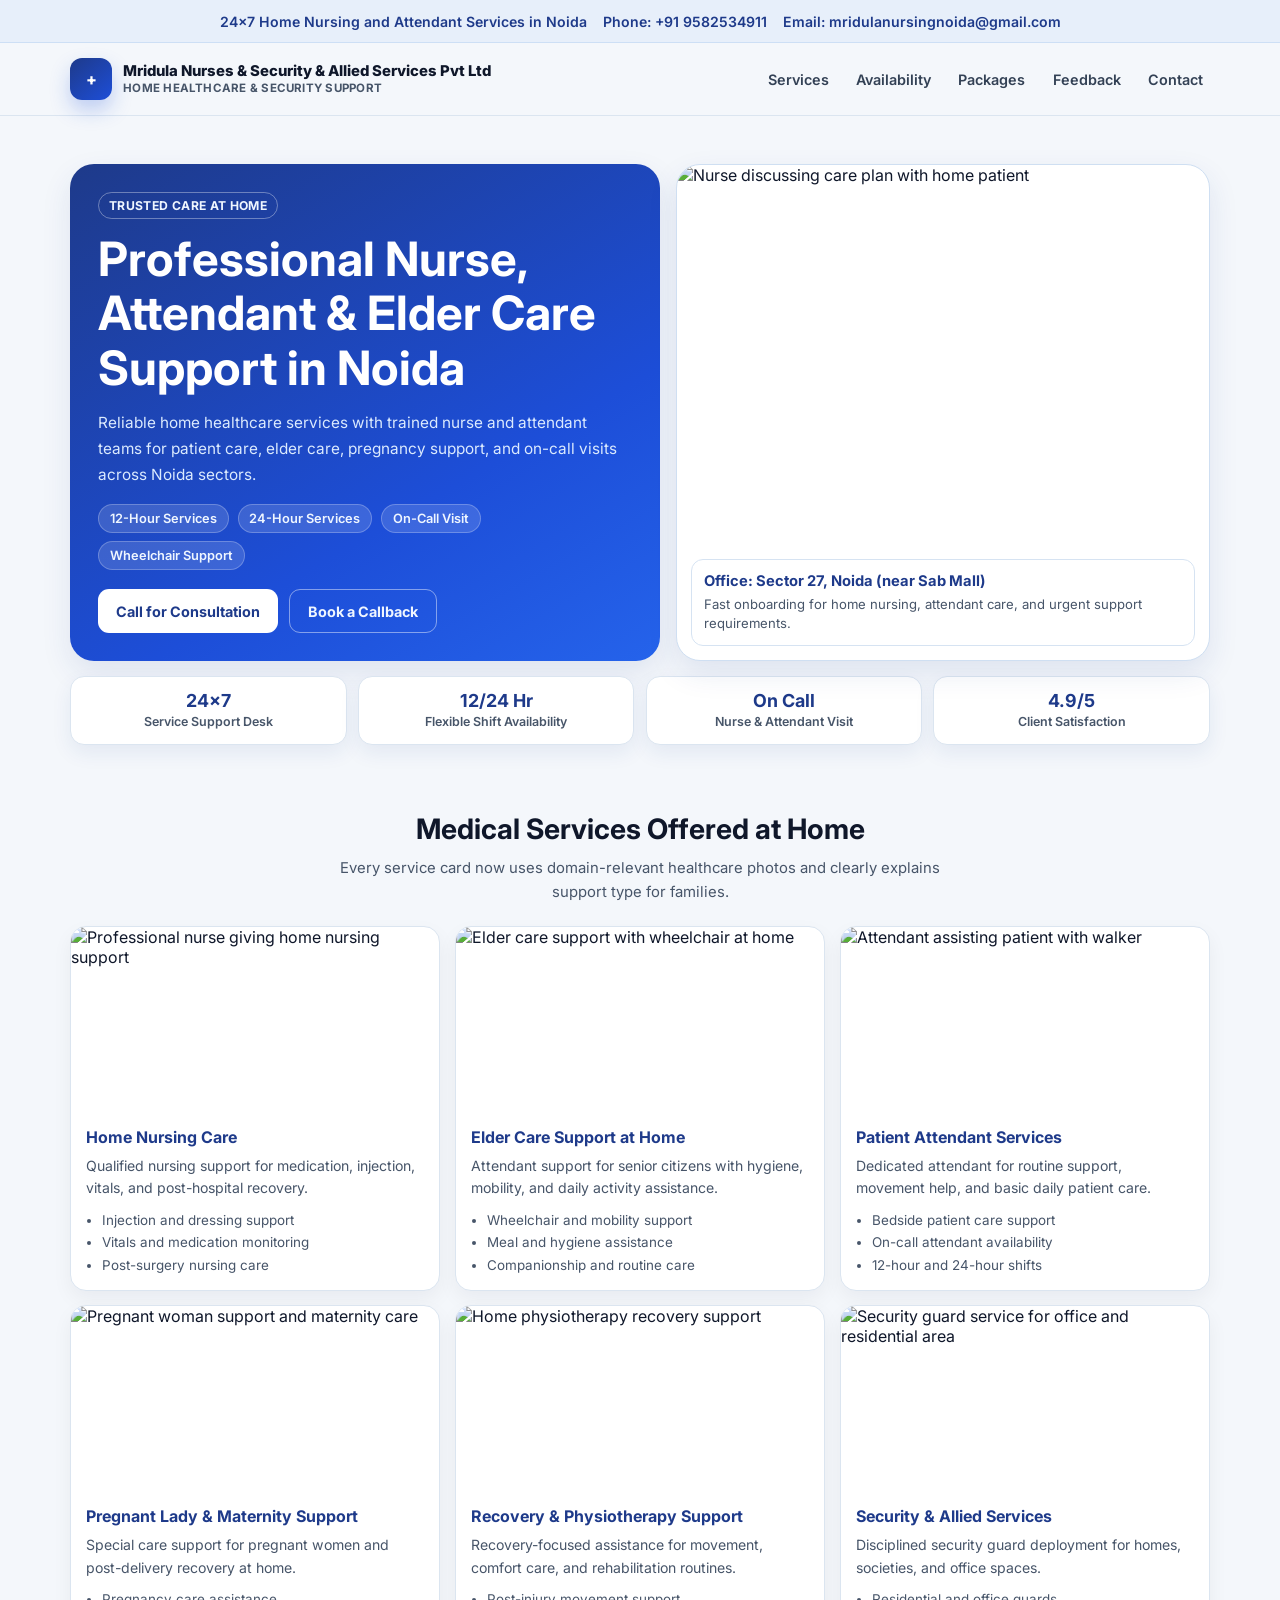
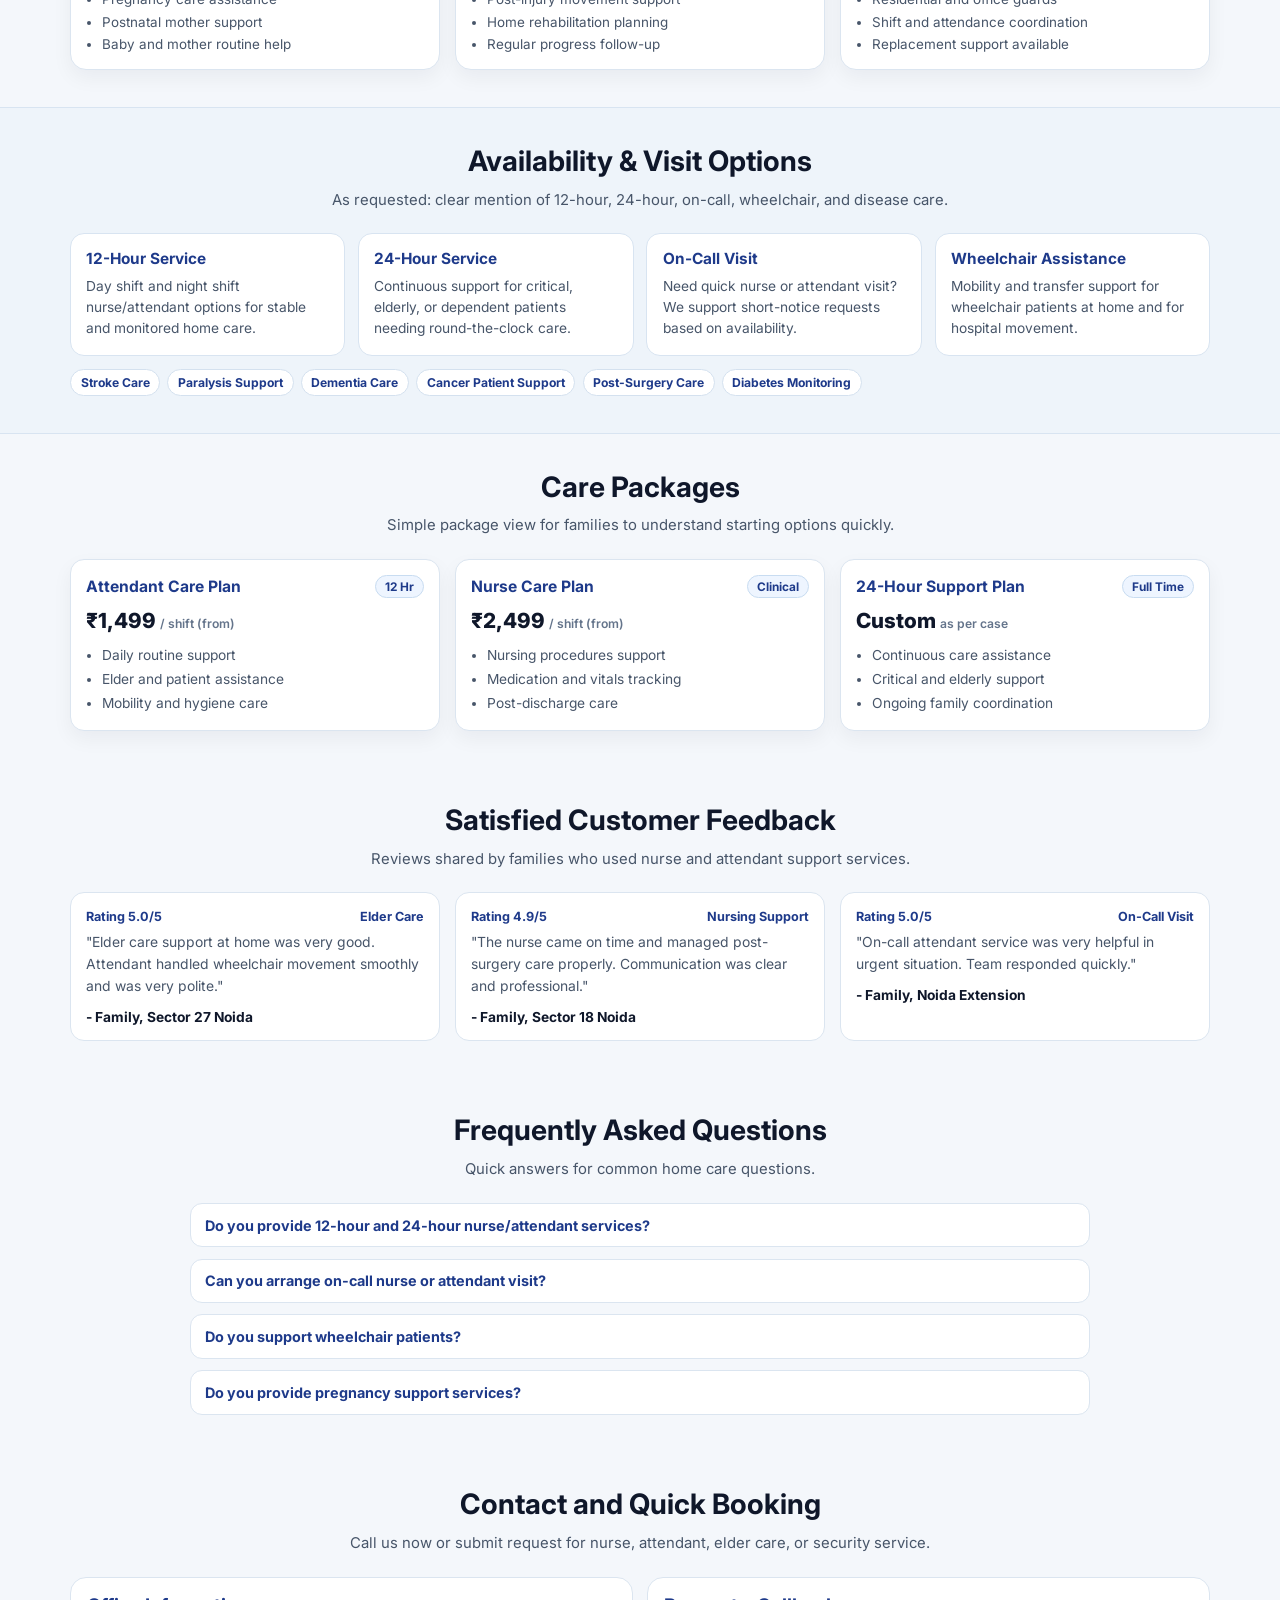
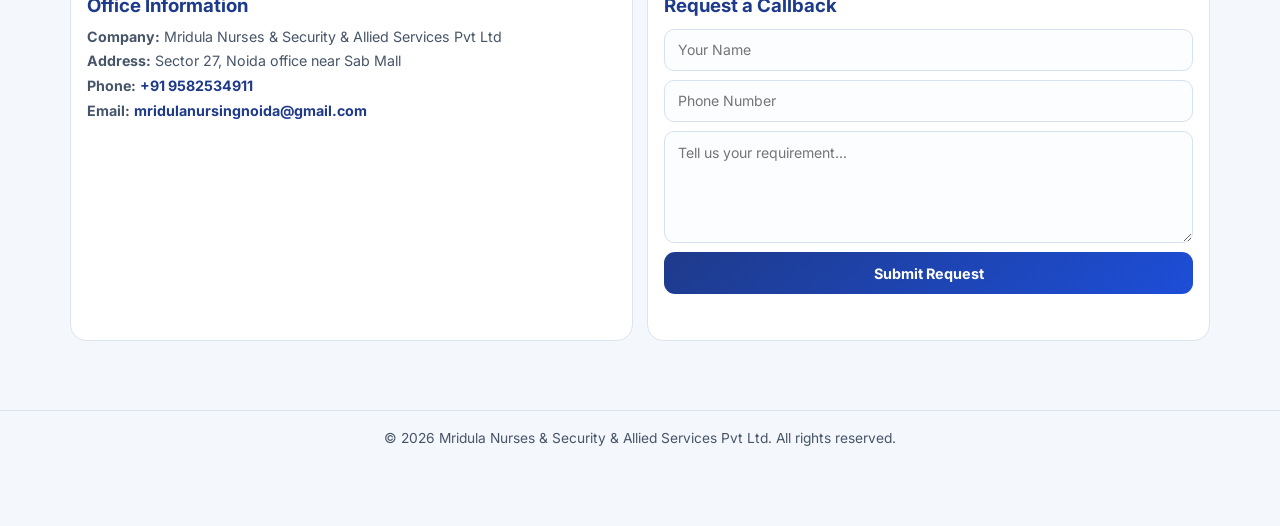
==== commit c76a1190: "Fix mobile responsiveness and healthcare image relevance Co-authored-by: techyatra <techyatra@users." ====
--- a/index.html
+++ b/index.html
@@ -3,32 +3,30 @@
 <head>
   <meta charset="UTF-8" />
   <meta name="viewport" content="width=device-width, initial-scale=1.0" />
-  <title>Mridula Nurses &amp; Security &amp; Allied Services Pvt Ltd | Home Healthcare Noida</title>
+  <title>Mridula Nurses &amp; Security &amp; Allied Services Pvt Ltd | Home Care in Noida</title>
   <meta
     name="description"
-    content="Professional home nursing, patient attendants, elder care, and security services in Noida by Mridula Nurses & Security & Allied Services Pvt Ltd."
+    content="Professional home nursing, attendant, elder care, pregnancy support, and security services in Noida by Mridula Nurses & Security & Allied Services Pvt Ltd."
   />
   <link rel="preconnect" href="https://fonts.googleapis.com" />
   <link rel="preconnect" href="https://fonts.gstatic.com" crossorigin />
   <link
-    href="https://fonts.googleapis.com/css2?family=Manrope:wght@400;500;600;700;800&display=swap"
+    href="https://fonts.googleapis.com/css2?family=Inter:wght@400;500;600;700;800&display=swap"
     rel="stylesheet"
   />
   <style>
     :root {
-      --bg: #f7fafc;
+      --bg: #f4f7fb;
       --surface: #ffffff;
-      --surface-soft: #f1f8fb;
+      --soft: #eef4fa;
       --text: #0f172a;
-      --muted: #4b5563;
-      --primary: #0b3c5d;
-      --primary-2: #0e7490;
-      --accent: #10b981;
-      --line: #dce7ef;
+      --muted: #475569;
+      --primary: #1e3a8a;
+      --primary-2: #1d4ed8;
+      --accent: #059669;
+      --line: #dbe5f0;
+      --shadow: 0 12px 30px rgba(30, 58, 138, 0.1);
       --radius: 16px;
-      --shadow-sm: 0 6px 20px rgba(2, 32, 71, 0.06);
-      --shadow-md: 0 18px 40px rgba(2, 32, 71, 0.1);
-      --gradient-hero: linear-gradient(160deg, #0b3c5d 0%, #0e7490 60%, #0fa9a0 100%);
     }
 
     * {
@@ -39,56 +37,56 @@
     body {
       margin: 0;
       padding: 0;
-      font-family: "Manrope", system-ui, -apple-system, sans-serif;
+      font-family: "Inter", system-ui, -apple-system, sans-serif;
       color: var(--text);
       background: var(--bg);
       scroll-behavior: smooth;
     }
 
     a {
+      color: inherit;
       text-decoration: none;
-      color: inherit;
     }
 
     img {
+      display: block;
       max-width: 100%;
-      display: block;
     }
 
     .container {
-      width: min(1160px, 92%);
+      width: min(1140px, 92%);
       margin: 0 auto;
     }
 
     .topbar {
-      background: #e6f3f7;
-      color: #0b3c5d;
+      background: #e7effa;
+      border-bottom: 1px solid #cddff5;
+      color: #1e3a8a;
       font-size: 0.88rem;
-      border-bottom: 1px solid #c9deea;
+      font-weight: 600;
     }
 
     .topbar .container {
       min-height: 42px;
       display: flex;
+      flex-wrap: wrap;
       align-items: center;
-      justify-content: space-between;
-      gap: 0.8rem;
-      flex-wrap: wrap;
+      justify-content: center;
+      gap: 0.5rem 1rem;
       padding: 0.2rem 0;
-      font-weight: 600;
     }
 
     header {
       position: sticky;
       top: 0;
       z-index: 50;
-      background: rgba(247, 250, 252, 0.96);
       border-bottom: 1px solid var(--line);
-      backdrop-filter: blur(9px);
+      background: rgba(244, 247, 251, 0.95);
+      backdrop-filter: blur(8px);
     }
 
     nav {
-      min-height: 74px;
+      min-height: 72px;
       display: flex;
       align-items: center;
       justify-content: space-between;
@@ -100,153 +98,141 @@
       align-items: center;
       gap: 0.7rem;
       max-width: 520px;
+    }
+
+    .brand-icon {
+      width: 42px;
+      height: 42px;
+      border-radius: 12px;
+      color: #fff;
+      background: linear-gradient(140deg, var(--primary), var(--primary-2));
+      display: grid;
+      place-items: center;
       font-weight: 800;
-      color: var(--primary);
-    }
-
-    .brand-copy {
-      display: grid;
-      gap: 0.1rem;
+      box-shadow: 0 10px 20px rgba(29, 78, 216, 0.25);
+      flex-shrink: 0;
+    }
+
+    .brand-text {
+      display: grid;
+      gap: 0.15rem;
+      line-height: 1.15;
     }
 
     .brand-name {
-      font-size: 0.95rem;
-      line-height: 1.1;
-      letter-spacing: 0.01em;
+      font-size: 0.93rem;
+      font-weight: 800;
+      color: #0f172a;
     }
 
     .brand-tag {
       font-size: 0.72rem;
       font-weight: 700;
+      color: #475569;
+      text-transform: uppercase;
       letter-spacing: 0.02em;
-      text-transform: uppercase;
-      color: #4a5f73;
-    }
-
-    .brand-icon {
-      width: 43px;
-      height: 43px;
-      border-radius: 12px;
-      background: var(--gradient-hero);
-      color: #fff;
-      display: grid;
-      place-items: center;
-      font-weight: 800;
-      box-shadow: var(--shadow-sm);
-      flex-shrink: 0;
     }
 
     .nav-links {
       display: flex;
       flex-wrap: wrap;
-      gap: 0.9rem;
-      font-size: 0.92rem;
-      color: #1f2937;
+      gap: 0.8rem;
+      font-size: 0.9rem;
       font-weight: 600;
+      color: #334155;
     }
 
     .nav-links a {
-      padding: 0.4rem 0.5rem;
+      padding: 0.38rem 0.45rem;
       border-radius: 8px;
-      transition: 0.2s ease;
     }
 
     .nav-links a:hover {
-      background: #e6f2f7;
-      color: var(--primary);
+      background: #e2ebf8;
+      color: #1e3a8a;
     }
 
     .hero {
-      padding: 3.1rem 0 2rem;
+      padding: 3rem 0 2rem;
     }
 
     .hero-grid {
       display: grid;
       grid-template-columns: 1.05fr 0.95fr;
       gap: 1rem;
-    }
-
-    .hero-card {
+      align-items: stretch;
+    }
+
+    .hero-panel {
       border-radius: 24px;
-      background: var(--gradient-hero);
-      color: #eaf5ff;
-      padding: 1.8rem;
-      box-shadow: var(--shadow-md);
+      background: linear-gradient(150deg, #1e3a8a 0%, #1d4ed8 65%, #2563eb 100%);
+      color: #eff6ff;
+      padding: 1.75rem;
+      box-shadow: var(--shadow);
     }
 
     .hero-eyebrow {
-      display: inline-flex;
-      align-items: center;
-      gap: 0.35rem;
-      font-size: 0.78rem;
-      letter-spacing: 0.02em;
-      padding: 0.35rem 0.62rem;
+      display: inline-block;
       border: 1px solid rgba(255, 255, 255, 0.35);
       border-radius: 999px;
+      padding: 0.32rem 0.62rem;
+      font-size: 0.76rem;
       font-weight: 700;
       text-transform: uppercase;
+      letter-spacing: 0.03em;
     }
 
     h1 {
       margin: 0.8rem 0 0;
-      line-height: 1.16;
-      font-size: clamp(2rem, 3.7vw, 3.15rem);
-      color: #ffffff;
-    }
-
-    .hero-card p {
+      font-size: clamp(1.9rem, 3.7vw, 3rem);
+      line-height: 1.15;
+      color: #fff;
+    }
+
+    .hero-panel p {
       margin: 0.9rem 0 0;
       line-height: 1.7;
-      max-width: 60ch;
-      color: #dbeaf7;
-      font-size: 0.98rem;
-    }
-
-    .hero-highlights {
-      margin-top: 1.1rem;
+      color: #dbeafe;
+      font-size: 0.96rem;
+      max-width: 62ch;
+    }
+
+    .chip-row {
+      margin-top: 1rem;
       display: flex;
       flex-wrap: wrap;
       gap: 0.55rem;
     }
 
-    .hero-chip {
+    .chip {
       background: rgba(255, 255, 255, 0.14);
-      border: 1px solid rgba(255, 255, 255, 0.22);
-      color: #f8fcff;
+      border: 1px solid rgba(255, 255, 255, 0.24);
       border-radius: 999px;
-      font-size: 0.82rem;
+      padding: 0.36rem 0.68rem;
+      font-size: 0.8rem;
       font-weight: 600;
-      padding: 0.38rem 0.7rem;
+      color: #eff6ff;
     }
 
     .cta-row {
-      margin-top: 1.3rem;
+      margin-top: 1.2rem;
       display: flex;
       flex-wrap: wrap;
       gap: 0.7rem;
     }
 
-    .hero-note {
-      margin: 0.9rem 0 0;
-      font-size: 0.84rem;
-      color: #d2e8f9;
-      line-height: 1.55;
-      max-width: 60ch;
-    }
-
     .btn {
       border: 0;
       border-radius: 11px;
-      padding: 0.78rem 1.15rem;
+      padding: 0.78rem 1.12rem;
       font: inherit;
       font-size: 0.9rem;
       font-weight: 700;
       cursor: pointer;
-      transition: transform 0.2s ease, box-shadow 0.2s ease;
       display: inline-flex;
       align-items: center;
       justify-content: center;
-      gap: 0.3rem;
+      transition: transform 0.2s ease;
     }
 
     .btn:hover {
@@ -254,115 +240,89 @@
     }
 
     .btn-light {
-      color: var(--primary);
-      background: #ffffff;
-      box-shadow: var(--shadow-sm);
-    }
-
-    .btn-outline-light {
-      color: #eff9ff;
+      background: #fff;
+      color: #1e3a8a;
+    }
+
+    .btn-outline {
+      color: #eff6ff;
+      border: 1px solid rgba(255, 255, 255, 0.45);
       background: transparent;
-      border: 1px solid rgba(255, 255, 255, 0.42);
-    }
-
-    .hero-media {
+    }
+
+    .hero-image {
       border-radius: 24px;
       overflow: hidden;
-      border: 1px solid #cde0ec;
+      border: 1px solid #cfdff2;
       background: #fff;
-      box-shadow: var(--shadow-md);
+      min-height: 420px;
       position: relative;
-      min-height: 460px;
-    }
-
-    .hero-media img {
+      box-shadow: var(--shadow);
+    }
+
+    .hero-image img {
       width: 100%;
       height: 100%;
       object-fit: cover;
     }
 
-    .floating-trust {
+    .hero-caption {
       position: absolute;
       left: 0.9rem;
       right: 0.9rem;
       bottom: 0.9rem;
+      border: 1px solid #d6e3f2;
+      border-radius: 12px;
       background: rgba(255, 255, 255, 0.92);
-      border-radius: 12px;
-      border: 1px solid #d5e6f0;
-      padding: 0.82rem;
-      box-shadow: var(--shadow-sm);
-    }
-
-    .floating-trust strong {
+      padding: 0.75rem;
+    }
+
+    .hero-caption strong {
+      color: #1e3a8a;
+      font-size: 0.92rem;
       display: block;
-      color: var(--primary);
-      font-size: 0.91rem;
-    }
-
-    .floating-trust p {
+    }
+
+    .hero-caption p {
       margin: 0.28rem 0 0;
-      color: #4b5f73;
-      font-size: 0.83rem;
+      font-size: 0.82rem;
       line-height: 1.45;
-    }
-
-    .kpi-row {
+      color: #475569;
+    }
+
+    .stats-row {
       margin-top: 0.95rem;
       display: grid;
       grid-template-columns: repeat(4, minmax(0, 1fr));
       gap: 0.7rem;
     }
 
-    .kpi {
+    .stat-card {
       background: #fff;
       border: 1px solid var(--line);
       border-radius: 14px;
+      box-shadow: 0 8px 20px rgba(30, 58, 138, 0.08);
       text-align: center;
-      padding: 0.8rem 0.7rem;
-      box-shadow: var(--shadow-sm);
-    }
-
-    .kpi strong {
+      padding: 0.8rem 0.6rem;
+    }
+
+    .stat-card strong {
       display: block;
-      color: var(--primary);
-      font-size: 1.15rem;
-    }
-
-    .kpi span {
+      color: #1e3a8a;
+      font-size: 1.12rem;
+    }
+
+    .stat-card span {
       display: block;
-      margin-top: 0.2rem;
-      color: #4d6479;
+      margin-top: 0.18rem;
+      color: #475569;
       font-size: 0.78rem;
       line-height: 1.35;
       font-weight: 600;
     }
 
-    .reveal {
-      opacity: 1;
-      transform: none;
-    }
-
-    .js .reveal {
-      opacity: 0;
-      transform: translateY(18px);
-      transition: opacity 0.65s ease, transform 0.65s ease;
-    }
-
-    .js .reveal.delay-1 {
-      transition-delay: 0.08s;
-    }
-
-    .js .reveal.delay-2 {
-      transition-delay: 0.16s;
-    }
-
-    .js .reveal.is-visible {
-      opacity: 1;
-      transform: translateY(0);
-    }
-
     section {
-      padding: 2.35rem 0;
+      padding: 2.3rem 0;
     }
 
     .section-title {
@@ -372,215 +332,174 @@
 
     .section-title h2 {
       margin: 0;
-      font-size: clamp(1.5rem, 2.3vw, 2.1rem);
-      color: var(--primary);
+      color: #0f172a;
+      font-size: clamp(1.45rem, 2.2vw, 2rem);
       line-height: 1.2;
     }
 
     .section-title p {
       margin: 0.55rem auto 0;
+      color: var(--muted);
       max-width: 70ch;
-      color: var(--muted);
       line-height: 1.62;
-      font-size: 0.95rem;
-    }
-
-    .service-grid {
+      font-size: 0.93rem;
+    }
+
+    .services-grid {
       display: grid;
       grid-template-columns: repeat(3, minmax(0, 1fr));
-      gap: 0.95rem;
+      gap: 0.9rem;
     }
 
     .service-card {
-      background: var(--surface);
+      background: #fff;
       border: 1px solid var(--line);
       border-radius: var(--radius);
       overflow: hidden;
-      box-shadow: var(--shadow-sm);
-      transition: transform 0.22s ease, box-shadow 0.22s ease;
-    }
-
-    .service-card:hover {
-      transform: translateY(-4px);
-      box-shadow: var(--shadow-md);
+      box-shadow: 0 8px 20px rgba(15, 23, 42, 0.05);
     }
 
     .service-card img {
       width: 100%;
-      height: 180px;
+      height: 185px;
       object-fit: cover;
     }
 
     .service-body {
-      padding: 1rem;
+      padding: 0.95rem;
     }
 
     .service-body h3 {
       margin: 0;
-      color: #0c3554;
-      font-size: 1.02rem;
+      color: #1e3a8a;
+      font-size: 1rem;
     }
 
     .service-body p {
-      margin: 0.55rem 0 0;
-      color: #516477;
-      line-height: 1.57;
-      font-size: 0.89rem;
-    }
-
-    .trust-panel {
-      background: #eef6fb;
-      border-top: 1px solid #d4e5f0;
-      border-bottom: 1px solid #d4e5f0;
-    }
-
-    .trust-grid {
-      display: grid;
-      grid-template-columns: repeat(3, minmax(0, 1fr));
-      gap: 0.85rem;
-    }
-
-    .trust-card {
-      background: #fff;
-      border: 1px solid #d8e7f1;
-      border-radius: 14px;
-      padding: 1rem;
-      box-shadow: var(--shadow-sm);
-    }
-
-    .trust-card h3 {
-      margin: 0;
-      font-size: 1rem;
-      color: #0b3f63;
-    }
-
-    .trust-card p {
       margin: 0.5rem 0 0;
-      color: #53687d;
+      color: #475569;
       font-size: 0.88rem;
       line-height: 1.58;
     }
 
+    .service-points {
+      margin: 0.65rem 0 0;
+      padding-left: 1rem;
+      color: #475569;
+      font-size: 0.84rem;
+      line-height: 1.5;
+      display: grid;
+      gap: 0.14rem;
+    }
+
+    .availability {
+      background: var(--soft);
+      border-top: 1px solid #d8e4f1;
+      border-bottom: 1px solid #d8e4f1;
+    }
+
+    .availability-grid {
+      display: grid;
+      grid-template-columns: repeat(4, minmax(0, 1fr));
+      gap: 0.8rem;
+    }
+
+    .availability-card {
+      background: #fff;
+      border: 1px solid #d8e4f1;
+      border-radius: 14px;
+      padding: 0.95rem;
+    }
+
+    .availability-card h3 {
+      margin: 0;
+      color: #1e3a8a;
+      font-size: 0.96rem;
+    }
+
+    .availability-card p {
+      margin: 0.45rem 0 0;
+      color: #475569;
+      font-size: 0.86rem;
+      line-height: 1.55;
+    }
+
+    .disease-row {
+      margin-top: 0.85rem;
+      display: flex;
+      flex-wrap: wrap;
+      gap: 0.45rem;
+    }
+
+    .disease-chip {
+      background: #fff;
+      border: 1px solid #d4e1ef;
+      color: #1e3a8a;
+      border-radius: 999px;
+      padding: 0.3rem 0.6rem;
+      font-size: 0.76rem;
+      font-weight: 700;
+    }
+
     .packages-grid {
       display: grid;
       grid-template-columns: repeat(3, minmax(0, 1fr));
-      gap: 0.95rem;
+      gap: 0.9rem;
     }
 
     .package-card {
       background: #fff;
       border: 1px solid var(--line);
       border-radius: 14px;
-      padding: 1.05rem;
-      box-shadow: var(--shadow-sm);
-      display: grid;
-      gap: 0.75rem;
-    }
-
-    .package-top {
+      padding: 0.95rem;
+      box-shadow: 0 8px 20px rgba(15, 23, 42, 0.05);
+    }
+
+    .package-head {
       display: flex;
       justify-content: space-between;
-      align-items: flex-start;
-      gap: 0.6rem;
-    }
-
-    .package-top h3 {
+      gap: 0.55rem;
+      align-items: center;
+    }
+
+    .package-head h3 {
       margin: 0;
-      color: #0a3b5d;
-      font-size: 1rem;
+      color: #1e3a8a;
+      font-size: 0.98rem;
     }
 
     .tag {
-      background: #e6f9f4;
-      color: #08765f;
-      border: 1px solid #bcebdc;
       border-radius: 999px;
+      border: 1px solid #c8dcf1;
+      color: #1e3a8a;
+      font-size: 0.74rem;
+      font-weight: 700;
       padding: 0.22rem 0.56rem;
-      font-size: 0.75rem;
-      font-weight: 700;
+      background: #eef5ff;
       white-space: nowrap;
     }
 
     .price {
-      color: var(--primary);
+      margin-top: 0.65rem;
+      color: #0f172a;
       font-weight: 800;
-      font-size: 1.35rem;
-      line-height: 1;
+      font-size: 1.3rem;
     }
 
     .price small {
-      color: #6b7280;
+      color: #64748b;
       font-size: 0.76rem;
       font-weight: 600;
     }
 
     .feature-list {
-      margin: 0;
-      padding-left: 1.1rem;
-      color: #4f6578;
-      font-size: 0.87rem;
-      line-height: 1.65;
-      display: grid;
-      gap: 0.2rem;
-    }
-
-    .emergency {
-      border-radius: 20px;
-      background: linear-gradient(140deg, #08283f, #0b4a73);
-      color: #d6ecff;
-      padding: 1.4rem;
-      box-shadow: var(--shadow-md);
-      display: grid;
-      grid-template-columns: 1fr auto;
-      gap: 1rem;
-      align-items: center;
-    }
-
-    .emergency h3 {
-      margin: 0;
-      color: #fff;
-      font-size: 1.3rem;
-    }
-
-    .emergency p {
-      margin: 0.5rem 0 0;
-      line-height: 1.6;
-      color: #d1e6f8;
-      font-size: 0.91rem;
-    }
-
-    .steps-grid {
-      margin-top: 1rem;
-      display: grid;
-      grid-template-columns: repeat(4, minmax(0, 1fr));
-      gap: 0.78rem;
-    }
-
-    .step {
-      background: #fff;
-      border: 1px solid var(--line);
-      border-radius: 12px;
-      padding: 0.95rem;
-      box-shadow: var(--shadow-sm);
-    }
-
-    .step b {
-      color: #0b5c86;
-      font-size: 0.78rem;
-      letter-spacing: 0.02em;
-    }
-
-    .step h4 {
-      margin: 0.38rem 0 0.22rem;
-      color: #0e3554;
-      font-size: 0.96rem;
-    }
-
-    .step p {
-      margin: 0;
-      color: #5b6f82;
+      margin: 0.7rem 0 0;
+      padding-left: 1rem;
+      color: #475569;
       font-size: 0.86rem;
-      line-height: 1.55;
+      line-height: 1.58;
+      display: grid;
+      gap: 0.14rem;
     }
 
     .feedback-grid {
@@ -593,91 +512,30 @@
       background: #fff;
       border: 1px solid var(--line);
       border-radius: 14px;
-      padding: 1rem;
-      box-shadow: var(--shadow-sm);
-    }
-
-    .feedback-card .meta {
+      padding: 0.95rem;
+    }
+
+    .feedback-meta {
       display: flex;
       justify-content: space-between;
-      gap: 0.5rem;
-      color: #0f5f8c;
-      font-size: 0.8rem;
+      gap: 0.4rem;
+      color: #1e3a8a;
+      font-size: 0.79rem;
       font-weight: 700;
     }
 
     .feedback-card p {
-      margin: 0.58rem 0 0;
-      font-size: 0.88rem;
-      color: #53697d;
-      line-height: 1.62;
+      margin: 0.55rem 0 0;
+      color: #475569;
+      font-size: 0.87rem;
+      line-height: 1.58;
     }
 
     .feedback-card strong {
       display: block;
-      margin-top: 0.72rem;
-      color: #0a3f63;
-      font-size: 0.88rem;
-    }
-
-    .contact-wrap {
-      display: grid;
-      grid-template-columns: 1fr 1fr;
-      gap: 0.9rem;
-    }
-
-    .contact-card {
-      background: #fff;
-      border: 1px solid var(--line);
-      border-radius: 14px;
-      padding: 1.05rem;
-      box-shadow: var(--shadow-sm);
-    }
-
-    .contact-card h3 {
-      margin: 0;
-      color: #0b3c5d;
-    }
-
-    .contact-list {
-      margin-top: 0.75rem;
-      display: grid;
-      gap: 0.5rem;
-      color: #45596c;
-      font-size: 0.91rem;
-    }
-
-    .contact-list a {
-      color: #0d5f8b;
-      font-weight: 700;
-    }
-
-    form {
-      margin-top: 0.8rem;
-      display: grid;
-      gap: 0.58rem;
-    }
-
-    input,
-    textarea {
-      border: 1px solid #d2e3ed;
-      border-radius: 10px;
-      font: inherit;
-      font-size: 0.9rem;
-      padding: 0.72rem 0.78rem;
-      width: 100%;
-      background: #fcfdff;
-    }
-
-    textarea {
-      min-height: 112px;
-      resize: vertical;
-    }
-
-    .btn-primary {
-      color: #fff;
-      background: linear-gradient(130deg, #0b3c5d, #0e7490);
-      box-shadow: var(--shadow-sm);
+      margin-top: 0.65rem;
+      color: #0f172a;
+      font-size: 0.86rem;
     }
 
     .faq-list {
@@ -691,100 +549,148 @@
       border: 1px solid var(--line);
       background: #fff;
       border-radius: 12px;
-      padding: 0.82rem 0.9rem;
+      padding: 0.8rem 0.9rem;
     }
 
     summary {
+      list-style: none;
       cursor: pointer;
-      list-style: none;
-      color: #0b3e61;
-      font-size: 0.92rem;
+      color: #1e3a8a;
+      font-size: 0.9rem;
       font-weight: 700;
     }
 
     details p {
-      margin: 0.56rem 0 0;
-      color: #556b7d;
-      line-height: 1.58;
-      font-size: 0.87rem;
+      margin: 0.5rem 0 0;
+      color: #475569;
+      font-size: 0.86rem;
+      line-height: 1.55;
+    }
+
+    .contact-wrap {
+      display: grid;
+      grid-template-columns: 1fr 1fr;
+      gap: 0.9rem;
+    }
+
+    .contact-card {
+      background: #fff;
+      border: 1px solid var(--line);
+      border-radius: var(--radius);
+      padding: 1rem;
+    }
+
+    .contact-card h3 {
+      margin: 0;
+      color: #1e3a8a;
+    }
+
+    .contact-list {
+      margin-top: 0.7rem;
+      display: grid;
+      gap: 0.48rem;
+      color: #475569;
+      font-size: 0.89rem;
+    }
+
+    .contact-list a {
+      color: #1e3a8a;
+      font-weight: 700;
+    }
+
+    form {
+      margin-top: 0.75rem;
+      display: grid;
+      gap: 0.58rem;
+    }
+
+    input,
+    textarea {
+      width: 100%;
+      font: inherit;
+      border: 1px solid #d6e2ef;
+      border-radius: 10px;
+      padding: 0.72rem 0.78rem;
+      background: #fbfdff;
+      font-size: 0.88rem;
+    }
+
+    textarea {
+      min-height: 112px;
+      resize: vertical;
+    }
+
+    .btn-primary {
+      background: linear-gradient(140deg, #1e3a8a, #1d4ed8);
+      color: #fff;
     }
 
     .map {
-      margin-top: 0.75rem;
       width: 100%;
       border: 0;
       border-radius: 12px;
       min-height: 190px;
-    }
-
-    .note {
-      margin-top: 0.58rem;
-      font-size: 0.79rem;
-      color: #6a7b8b;
-      line-height: 1.5;
+      margin-top: 0.72rem;
     }
 
     footer {
       border-top: 1px solid var(--line);
       margin-top: 2rem;
-      padding: 1.2rem 0 5.2rem;
+      padding: 1.2rem 0 5rem;
       text-align: center;
-      color: #516576;
-      font-size: 0.88rem;
-    }
-
-    .sticky-mobile-cta {
+      color: #475569;
+      font-size: 0.86rem;
+    }
+
+    .mobile-sticky {
       position: fixed;
       left: 0;
       right: 0;
       bottom: 0;
       z-index: 99;
       display: none;
-      background: rgba(11, 60, 93, 0.96);
-      border-top: 1px solid rgba(255, 255, 255, 0.2);
-      padding: 0.52rem 0.68rem;
       gap: 0.55rem;
-    }
-
-    .sticky-mobile-cta a {
+      padding: 0.55rem 0.7rem;
+      background: rgba(15, 23, 42, 0.95);
+      border-top: 1px solid rgba(255, 255, 255, 0.18);
+    }
+
+    .mobile-sticky a {
       flex: 1;
       text-align: center;
-      background: #ffffff;
-      color: #093a5b;
       border-radius: 9px;
-      padding: 0.62rem 0.42rem;
-      font-size: 0.87rem;
+      padding: 0.62rem 0.4rem;
+      font-size: 0.86rem;
       font-weight: 800;
-    }
-
-    .sticky-mobile-cta a:last-child {
-      background: #15c39a;
-      color: #ffffff;
-    }
-
-    @media (max-width: 1030px) {
+      background: #fff;
+      color: #1e3a8a;
+    }
+
+    .mobile-sticky a:last-child {
+      background: #10b981;
+      color: #fff;
+    }
+
+    @media (max-width: 1040px) {
       .hero-grid,
       .contact-wrap {
         grid-template-columns: 1fr;
       }
 
-      .service-grid,
-      .trust-grid,
+      .hero-image {
+        min-height: 340px;
+      }
+
+      .services-grid,
+      .availability-grid,
       .packages-grid,
-      .feedback-grid {
+      .feedback-grid,
+      .stats-row {
         grid-template-columns: repeat(2, minmax(0, 1fr));
       }
-
-      .steps-grid {
-        grid-template-columns: repeat(2, minmax(0, 1fr));
-      }
-
-      .hero-media {
-        min-height: 350px;
-      }
-    }
-
-    @media (max-width: 690px) {
+    }
+
+    @media (max-width: 700px) {
       .topbar .container {
         justify-content: flex-start;
       }
@@ -795,35 +701,32 @@
         padding: 0.68rem 0;
       }
 
-      .kpi-row,
-      .service-grid,
-      .trust-grid,
+      .brand-name {
+        font-size: 0.88rem;
+      }
+
+      .brand-tag {
+        font-size: 0.67rem;
+      }
+
+      .hero {
+        padding-top: 2.45rem;
+      }
+
+      h1 {
+        font-size: 1.72rem;
+      }
+
+      .services-grid,
+      .availability-grid,
       .packages-grid,
-      .steps-grid,
-      .feedback-grid {
+      .feedback-grid,
+      .stats-row {
         grid-template-columns: 1fr;
       }
 
-      .hero {
-        padding-top: 2.4rem;
-      }
-
-      .emergency {
-        grid-template-columns: 1fr;
-      }
-
-      .sticky-mobile-cta {
+      .mobile-sticky {
         display: flex;
-      }
-    }
-
-    @media (prefers-reduced-motion: reduce) {
-      .js .reveal,
-      .js .reveal.delay-1,
-      .js .reveal.delay-2 {
-        opacity: 1;
-        transform: none;
-        transition: none;
       }
     }
   </style>
@@ -831,8 +734,8 @@
 <body>
   <div class="topbar">
     <div class="container">
-      <span>24x7 Home Care and Security Services in Noida</span>
-      <span>Call: <a href="tel:+919582534911">+91 9582534911</a></span>
+      <span>24x7 Home Nursing and Attendant Services in Noida</span>
+      <span>Phone: <a href="tel:+919582534911">+91 9582534911</a></span>
       <span>Email: <a href="mailto:mridulanursingnoida@gmail.com">mridulanursingnoida@gmail.com</a></span>
     </div>
   </div>
@@ -842,16 +745,16 @@
       <nav>
         <a class="brand" href="#home">
           <span class="brand-icon">+</span>
-          <span class="brand-copy">
+          <span class="brand-text">
             <span class="brand-name">Mridula Nurses &amp; Security &amp; Allied Services Pvt Ltd</span>
-            <span class="brand-tag">Home Healthcare and Security Staffing</span>
+            <span class="brand-tag">Home Healthcare &amp; Security Support</span>
           </span>
         </a>
         <div class="nav-links">
           <a href="#services">Services</a>
+          <a href="#availability">Availability</a>
           <a href="#packages">Packages</a>
           <a href="#feedback">Feedback</a>
-          <a href="#faq">FAQ</a>
           <a href="#contact">Contact</a>
         </div>
       </nav>
@@ -861,57 +764,53 @@
   <main>
     <section class="hero" id="home">
       <div class="container hero-grid">
-        <article class="hero-card">
-          <span class="hero-eyebrow">Trusted Home Healthcare</span>
-          <h1>Professional Home Nursing, Elder Care &amp; Security Staffing in Noida</h1>
+        <article class="hero-panel">
+          <span class="hero-eyebrow">Trusted Care at Home</span>
+          <h1>Professional Nurse, Attendant &amp; Elder Care Support in Noida</h1>
           <p>
-            Compassionate, professionally managed care for families and organizations. Our team
-            supports home recovery, elderly assistance, and security staffing with responsive local
-            coordination across Noida and nearby areas.
+            Reliable home healthcare services with trained nurse and attendant teams for patient
+            care, elder care, pregnancy support, and on-call visits across Noida sectors.
           </p>
-          <div class="hero-highlights">
-            <span class="hero-chip">Home Nursing Visits</span>
-            <span class="hero-chip">Elder Care Attendants</span>
-            <span class="hero-chip">Post-Surgery Support</span>
-            <span class="hero-chip">Security Guard Services</span>
+          <div class="chip-row">
+            <span class="chip">12-Hour Services</span>
+            <span class="chip">24-Hour Services</span>
+            <span class="chip">On-Call Visit</span>
+            <span class="chip">Wheelchair Support</span>
           </div>
           <div class="cta-row">
             <a class="btn btn-light" href="tel:+919582534911">Call for Consultation</a>
-            <a class="btn btn-outline-light" href="#contact">Book a Callback</a>
+            <a class="btn btn-outline" href="#contact">Book a Callback</a>
           </div>
-          <p class="hero-note">
-            One dedicated service partner for medical support at home, long-term caregiving, and
-            security manpower requirements.
-          </p>
         </article>
-        <aside class="hero-media">
+        <aside class="hero-image">
           <img
-            src="https://images.unsplash.com/photo-1584515933487-779824d29309?auto=format&fit=crop&w=1400&q=80"
-            alt="Professional home nursing care for patient"
+            src="https://images.pexels.com/photos/6129040/pexels-photo-6129040.jpeg?auto=compress&cs=tinysrgb&w=1400"
+            alt="Nurse discussing care plan with home patient"
+            loading="eager"
           />
-          <div class="floating-trust">
+          <div class="hero-caption">
             <strong>Office: Sector 27, Noida (near Sab Mall)</strong>
-            <p>Fast onboarding for urgent patient care and staffing requirements across nearby sectors.</p>
+            <p>Fast onboarding for home nursing, attendant care, and urgent support requirements.</p>
           </div>
         </aside>
       </div>
       <div class="container">
-        <div class="kpi-row" id="credibility">
-          <div class="kpi">
+        <div class="stats-row">
+          <div class="stat-card">
             <strong>24x7</strong>
-            <span>Support and Coordination Desk</span>
+            <span>Service Support Desk</span>
           </div>
-          <div class="kpi">
-            <strong>180+</strong>
-            <span>Hospital and Clinical Touchpoints</span>
+          <div class="stat-card">
+            <strong>12/24 Hr</strong>
+            <span>Flexible Shift Availability</span>
           </div>
-          <div class="kpi">
-            <strong>32,000+</strong>
-            <span>Service Engagements Across Categories</span>
+          <div class="stat-card">
+            <strong>On Call</strong>
+            <span>Nurse &amp; Attendant Visit</span>
           </div>
-          <div class="kpi">
+          <div class="stat-card">
             <strong>4.9/5</strong>
-            <span>Client-Rated Experience Score</span>
+            <span>Client Satisfaction</span>
           </div>
         </div>
       </div>
@@ -922,103 +821,147 @@
         <div class="section-title">
           <h2>Medical Services Offered at Home</h2>
           <p>
-            Choose from clinically guided and support-based services available in flexible shifts.
-            Plans can be aligned for short-term recovery or ongoing monthly care.
+            Every service card now uses domain-relevant healthcare photos and clearly explains
+            support type for families.
           </p>
         </div>
-        <div class="service-grid">
+        <div class="services-grid">
           <article class="service-card">
             <img
-              src="https://images.unsplash.com/photo-1576765608535-5f04d1e3f289?auto=format&fit=crop&w=1200&q=80"
-              alt="Nurse monitoring patient at home"
+              src="https://images.pexels.com/photos/3769151/pexels-photo-3769151.jpeg?auto=compress&cs=tinysrgb&w=1200"
+              alt="Professional nurse giving home nursing support"
+              loading="lazy"
             />
             <div class="service-body">
-              <h3>Home Nursing Procedures</h3>
-              <p>Medication management, injection support, vital checks, and post-hospital nursing assistance.</p>
+              <h3>Home Nursing Care</h3>
+              <p>Qualified nursing support for medication, injection, vitals, and post-hospital recovery.</p>
+              <ul class="service-points">
+                <li>Injection and dressing support</li>
+                <li>Vitals and medication monitoring</li>
+                <li>Post-surgery nursing care</li>
+              </ul>
             </div>
           </article>
+
           <article class="service-card">
             <img
-              src="https://images.unsplash.com/photo-1584516150909-c43483ee7930?auto=format&fit=crop&w=1200&q=80"
-              alt="Elder care support at home"
+              src="https://images.pexels.com/photos/16364306/pexels-photo-16364306.jpeg?auto=compress&cs=tinysrgb&w=1200"
+              alt="Elder care support with wheelchair at home"
+              loading="lazy"
             />
             <div class="service-body">
-              <h3>Patient Attendant &amp; Elder Care</h3>
-              <p>Daily routine assistance, mobility support, hygiene care, companionship, and comfort supervision.</p>
+              <h3>Elder Care Support at Home</h3>
+              <p>Attendant support for senior citizens with hygiene, mobility, and daily activity assistance.</p>
+              <ul class="service-points">
+                <li>Wheelchair and mobility support</li>
+                <li>Meal and hygiene assistance</li>
+                <li>Companionship and routine care</li>
+              </ul>
             </div>
           </article>
+
           <article class="service-card">
             <img
-              src="https://images.unsplash.com/photo-1579154204601-01588f351e67?auto=format&fit=crop&w=1200&q=80"
-              alt="Home physiotherapy and rehabilitation session"
+              src="https://images.pexels.com/photos/6647037/pexels-photo-6647037.jpeg?auto=compress&cs=tinysrgb&w=1200"
+              alt="Attendant assisting patient with walker"
+              loading="lazy"
             />
             <div class="service-body">
-              <h3>Physiotherapy &amp; Recovery Support</h3>
-              <p>Guided home recovery sessions focused on mobility, pain management, and rehabilitation outcomes.</p>
+              <h3>Patient Attendant Services</h3>
+              <p>Dedicated attendant for routine support, movement help, and basic daily patient care.</p>
+              <ul class="service-points">
+                <li>Bedside patient care support</li>
+                <li>On-call attendant availability</li>
+                <li>12-hour and 24-hour shifts</li>
+              </ul>
             </div>
           </article>
+
           <article class="service-card">
             <img
-              src="https://images.unsplash.com/photo-1586773860418-d37222d8fce3?auto=format&fit=crop&w=1200&q=80"
-              alt="Home critical care support"
+              src="https://images.pexels.com/photos/5852462/pexels-photo-5852462.jpeg?auto=compress&cs=tinysrgb&w=1200"
+              alt="Pregnant woman support and maternity care"
+              loading="lazy"
             />
             <div class="service-body">
-              <h3>Critical Care Setup Assistance</h3>
-              <p>Support for oxygen arrangements, monitoring equipment setup, and continuity planning at home.</p>
+              <h3>Pregnant Lady &amp; Maternity Support</h3>
+              <p>Special care support for pregnant women and post-delivery recovery at home.</p>
+              <ul class="service-points">
+                <li>Pregnancy care assistance</li>
+                <li>Postnatal mother support</li>
+                <li>Baby and mother routine help</li>
+              </ul>
             </div>
           </article>
+
           <article class="service-card">
             <img
-              src="https://images.unsplash.com/photo-1581595219315-a187dd40c322?auto=format&fit=crop&w=1200&q=80"
-              alt="Mother and baby care services"
+              src="https://images.pexels.com/photos/7580725/pexels-photo-7580725.jpeg?auto=compress&cs=tinysrgb&w=1200"
+              alt="Home physiotherapy recovery support"
+              loading="lazy"
             />
             <div class="service-body">
-              <h3>Mother, Baby &amp; Postnatal Care</h3>
-              <p>Dedicated caregivers for newborn support, mother recovery routines, and assisted daily care.</p>
+              <h3>Recovery &amp; Physiotherapy Support</h3>
+              <p>Recovery-focused assistance for movement, comfort care, and rehabilitation routines.</p>
+              <ul class="service-points">
+                <li>Post-injury movement support</li>
+                <li>Home rehabilitation planning</li>
+                <li>Regular progress follow-up</li>
+              </ul>
             </div>
           </article>
+
           <article class="service-card">
             <img
-              src="https://images.unsplash.com/photo-1560250097-0b93528c311a?auto=format&fit=crop&w=1200&q=80"
-              alt="Security personnel services"
+              src="https://images.pexels.com/photos/236380/pexels-photo-236380.jpeg?auto=compress&cs=tinysrgb&w=1200"
+              alt="Security guard service for office and residential area"
+              loading="lazy"
             />
             <div class="service-body">
               <h3>Security &amp; Allied Services</h3>
-              <p>Professional guards and allied manpower deployment for homes, offices, and facility environments.</p>
+              <p>Disciplined security guard deployment for homes, societies, and office spaces.</p>
+              <ul class="service-points">
+                <li>Residential and office guards</li>
+                <li>Shift and attendance coordination</li>
+                <li>Replacement support available</li>
+              </ul>
             </div>
           </article>
         </div>
       </div>
     </section>
 
-    <section class="trust-panel">
+    <section class="availability" id="availability">
       <div class="container">
         <div class="section-title">
-          <h2>Why Families and Businesses Trust Us</h2>
-          <p>
-            Consistent service quality, responsive coordination, and transparent communication are at
-            the center of our operations.
-          </p>
-        </div>
-        <div class="trust-grid">
-          <article class="trust-card">
-            <h3>Verified and Trained Staffing</h3>
-            <p>
-              Nurses, attendants, and guards are selected through process-based screening and assignment planning.
-            </p>
-          </article>
-          <article class="trust-card">
-            <h3>Rapid Local Response</h3>
-            <p>
-              Noida-focused team for faster onboarding, urgent assistance, and active communication with families.
-            </p>
-          </article>
-          <article class="trust-card">
-            <h3>Single Point Service Model</h3>
-            <p>
-              Healthcare care-at-home and security staffing managed under one reliable operations channel.
-            </p>
-          </article>
+          <h2>Availability &amp; Visit Options</h2>
+          <p>As requested: clear mention of 12-hour, 24-hour, on-call, wheelchair, and disease care.</p>
+        </div>
+        <div class="availability-grid">
+          <article class="availability-card">
+            <h3>12-Hour Service</h3>
+            <p>Day shift and night shift nurse/attendant options for stable and monitored home care.</p>
+          </article>
+          <article class="availability-card">
+            <h3>24-Hour Service</h3>
+            <p>Continuous support for critical, elderly, or dependent patients needing round-the-clock care.</p>
+          </article>
+          <article class="availability-card">
+            <h3>On-Call Visit</h3>
+            <p>Need quick nurse or attendant visit? We support short-notice requests based on availability.</p>
+          </article>
+          <article class="availability-card">
+            <h3>Wheelchair Assistance</h3>
+            <p>Mobility and transfer support for wheelchair patients at home and for hospital movement.</p>
+          </article>
+        </div>
+        <div class="disease-row">
+          <span class="disease-chip">Stroke Care</span>
+          <span class="disease-chip">Paralysis Support</span>
+          <span class="disease-chip">Dementia Care</span>
+          <span class="disease-chip">Cancer Patient Support</span>
+          <span class="disease-chip">Post-Surgery Care</span>
+          <span class="disease-chip">Diabetes Monitoring</span>
         </div>
       </div>
     </section>
@@ -1026,98 +969,45 @@
     <section id="packages">
       <div class="container">
         <div class="section-title">
-          <h2>Care and Staffing Packages</h2>
-          <p>
-            Structured package options make planning easier. Final pricing can vary by medical
-            condition, shift type, and service location.
-          </p>
+          <h2>Care Packages</h2>
+          <p>Simple package view for families to understand starting options quickly.</p>
         </div>
         <div class="packages-grid">
           <article class="package-card">
-            <div class="package-top">
-              <h3>Standard Home Care</h3>
-              <span class="tag">Popular</span>
+            <div class="package-head">
+              <h3>Attendant Care Plan</h3>
+              <span class="tag">12 Hr</span>
             </div>
-            <div class="price">₹1,499 <small>/ 12-hour shift (from)</small></div>
+            <div class="price">₹1,499 <small>/ shift (from)</small></div>
             <ul class="feature-list">
-              <li>Patient attendant support</li>
-              <li>Basic hygiene and mobility help</li>
-              <li>Routine monitoring and updates</li>
-              <li>Suitable for elderly home assistance</li>
+              <li>Daily routine support</li>
+              <li>Elder and patient assistance</li>
+              <li>Mobility and hygiene care</li>
             </ul>
           </article>
           <article class="package-card">
-            <div class="package-top">
-              <h3>Advanced Nursing Care</h3>
+            <div class="package-head">
+              <h3>Nurse Care Plan</h3>
               <span class="tag">Clinical</span>
             </div>
-            <div class="price">₹2,499 <small>/ 12-hour shift (from)</small></div>
+            <div class="price">₹2,499 <small>/ shift (from)</small></div>
             <ul class="feature-list">
-              <li>Qualified nurse assignment</li>
-              <li>Medication and vitals monitoring</li>
-              <li>Post-surgery and recovery care</li>
-              <li>Escalation and support management</li>
+              <li>Nursing procedures support</li>
+              <li>Medication and vitals tracking</li>
+              <li>Post-discharge care</li>
             </ul>
           </article>
           <article class="package-card">
-            <div class="package-top">
-              <h3>Security Staffing Plan</h3>
-              <span class="tag">Business</span>
+            <div class="package-head">
+              <h3>24-Hour Support Plan</h3>
+              <span class="tag">Full Time</span>
             </div>
-            <div class="price">₹1,350 <small>/ 12-hour shift (from)</small></div>
+            <div class="price">Custom <small>as per case</small></div>
             <ul class="feature-list">
-              <li>Trained guard deployment</li>
-              <li>Residential and office coverage</li>
-              <li>Attendance and shift coordination</li>
-              <li>Replacement support on request</li>
+              <li>Continuous care assistance</li>
+              <li>Critical and elderly support</li>
+              <li>Ongoing family coordination</li>
             </ul>
-          </article>
-        </div>
-      </div>
-    </section>
-
-    <section>
-      <div class="container emergency">
-        <div>
-          <h3>Need Urgent Nursing or Attendant Support Today?</h3>
-          <p>
-            Call now for immediate case discussion and fast assignment support in Noida. Emergency
-            request handling available for critical and post-discharge requirements.
-          </p>
-        </div>
-        <div class="cta-row" style="margin-top: 0;">
-          <a class="btn btn-light" href="tel:+919582534911">Emergency Call</a>
-          <a class="btn btn-outline-light" href="https://wa.me/919582534911" target="_blank" rel="noreferrer">WhatsApp Now</a>
-        </div>
-      </div>
-    </section>
-
-    <section id="process">
-      <div class="container">
-        <div class="section-title">
-          <h2>Simple and Transparent Process</h2>
-          <p>Professional onboarding flow that feels reliable for first-time clients and families.</p>
-        </div>
-        <div class="steps-grid">
-          <article class="step">
-            <b>STEP 01</b>
-            <h4>Call &amp; Requirement Capture</h4>
-            <p>Share patient condition, schedule, location, and required support category.</p>
-          </article>
-          <article class="step">
-            <b>STEP 02</b>
-            <h4>Care Planning</h4>
-            <p>Receive suitable package suggestion and service model with transparent communication.</p>
-          </article>
-          <article class="step">
-            <b>STEP 03</b>
-            <h4>Staff Deployment</h4>
-            <p>We assign a matching nurse, attendant, or guard with fast local coordination.</p>
-          </article>
-          <article class="step">
-            <b>STEP 04</b>
-            <h4>Follow-up Support</h4>
-            <p>Regular quality checks, replacement support, and feedback-driven improvements.</p>
           </article>
         </div>
       </div>
@@ -1127,35 +1017,31 @@
       <div class="container">
         <div class="section-title">
           <h2>Satisfied Customer Feedback</h2>
-          <p>
-            Families and organizations continue to choose us for dependable staff behavior, timely
-            support, and service accountability.
-          </p>
+          <p>Reviews shared by families who used nurse and attendant support services.</p>
         </div>
         <div class="feedback-grid">
           <article class="feedback-card">
-            <div class="meta"><span>Rating 5.0/5</span><span>Post-Surgery Care</span></div>
+            <div class="feedback-meta"><span>Rating 5.0/5</span><span>Elder Care</span></div>
             <p>
-              "Our family needed a nurse immediately after discharge. Service was quick, caregiver
-              was experienced, and daily updates were very helpful."
+              "Elder care support at home was very good. Attendant handled wheelchair movement
+              smoothly and was very polite."
             </p>
-            <strong>- Neha Sharma, Sector 50 Noida</strong>
+            <strong>- Family, Sector 27 Noida</strong>
           </article>
           <article class="feedback-card">
-            <div class="meta"><span>Rating 4.9/5</span><span>Elder Attendant</span></div>
+            <div class="feedback-meta"><span>Rating 4.9/5</span><span>Nursing Support</span></div>
             <p>
-              "The attendant for my mother was caring and punctual. The office team stayed connected
-              and managed replacement support smoothly when needed."
+              "The nurse came on time and managed post-surgery care properly. Communication was clear
+              and professional."
             </p>
-            <strong>- Rakesh Verma, Sector 27 Noida</strong>
+            <strong>- Family, Sector 18 Noida</strong>
           </article>
           <article class="feedback-card">
-            <div class="meta"><span>Rating 5.0/5</span><span>Security Deployment</span></div>
+            <div class="feedback-meta"><span>Rating 5.0/5</span><span>On-Call Visit</span></div>
             <p>
-              "We onboarded security guards for our office block. Staff quality and discipline were
-              very professional, with good shift continuity."
+              "On-call attendant service was very helpful in urgent situation. Team responded quickly."
             </p>
-            <strong>- Admin Team, Sector 62 Noida</strong>
+            <strong>- Family, Noida Extension</strong>
           </article>
         </div>
       </div>
@@ -1165,38 +1051,24 @@
       <div class="container">
         <div class="section-title">
           <h2>Frequently Asked Questions</h2>
-          <p>
-            Quick answers to common questions before your first consultation.
-          </p>
+          <p>Quick answers for common home care questions.</p>
         </div>
         <div class="faq-list">
           <details>
-            <summary>Do you offer 12-hour and 24-hour nursing support?</summary>
-            <p>
-              Yes. Service can be arranged for 12-hour day/night shifts and full-time support based
-              on the patient's medical requirement.
-            </p>
+            <summary>Do you provide 12-hour and 24-hour nurse/attendant services?</summary>
+            <p>Yes. Both 12-hour shift and 24-hour support options are available as per requirement.</p>
           </details>
           <details>
-            <summary>Can I book service urgently on the same day?</summary>
-            <p>
-              We prioritize urgent cases and try to provide the earliest possible assignment after
-              understanding your care and location details.
-            </p>
+            <summary>Can you arrange on-call nurse or attendant visit?</summary>
+            <p>Yes, we support on-call visits for urgent care requirements subject to staff availability.</p>
           </details>
           <details>
-            <summary>Do you provide both medical and security services?</summary>
-            <p>
-              Yes. We provide home nursing, patient attendants, elder care, and security/allied
-              staffing from one management team.
-            </p>
+            <summary>Do you support wheelchair patients?</summary>
+            <p>Yes. We provide mobility and wheelchair assistance for patient movement and routine care.</p>
           </details>
           <details>
-            <summary>How can we start service quickly?</summary>
-            <p>
-              Call +91 9582534911 or use the quick form below. Our team will call back to confirm
-              requirements and suggest the best plan.
-            </p>
+            <summary>Do you provide pregnancy support services?</summary>
+            <p>Yes. We provide maternity and postnatal support through trained caregivers.</p>
           </details>
         </div>
       </div>
@@ -1206,7 +1078,7 @@
       <div class="container">
         <div class="section-title">
           <h2>Contact and Quick Booking</h2>
-          <p>Start your home care or staffing request with a direct call or callback form.</p>
+          <p>Call us now or submit request for nurse, attendant, elder care, or security service.</p>
         </div>
         <div class="contact-wrap">
           <article class="contact-card">
@@ -1231,11 +1103,8 @@
               <input type="text" placeholder="Your Name" aria-label="Name" />
               <input type="tel" placeholder="Phone Number" aria-label="Phone Number" />
               <textarea placeholder="Tell us your requirement..." aria-label="Requirement"></textarea>
-              <button type="button" class="btn btn-primary">Submit Request</button>
+              <button class="btn btn-primary" type="button">Submit Request</button>
             </form>
-            <p class="note">
-              Package rates and service structure can be customized after requirement assessment.
-            </p>
           </article>
         </div>
       </div>
@@ -1248,45 +1117,13 @@
     </div>
   </footer>
 
-  <div class="sticky-mobile-cta">
+  <div class="mobile-sticky">
     <a href="tel:+919582534911">Call Now</a>
     <a href="https://wa.me/919582534911" target="_blank" rel="noreferrer">WhatsApp</a>
   </div>
 
   <script>
-    document.documentElement.classList.add("js");
     document.getElementById("year").textContent = new Date().getFullYear();
-
-    const revealTargets = document.querySelectorAll(
-      ".section-title, .kpi, .service-card, .trust-card, .package-card, .emergency, .step, .feedback-card, .contact-card"
-    );
-
-    revealTargets.forEach((element, index) => {
-      element.classList.add("reveal");
-      if (index % 3 === 1) {
-        element.classList.add("delay-1");
-      } else if (index % 3 === 2) {
-        element.classList.add("delay-2");
-      }
-    });
-
-    if ("IntersectionObserver" in window) {
-      const observer = new IntersectionObserver(
-        (entries) => {
-          entries.forEach((entry) => {
-            if (entry.isIntersecting) {
-              entry.target.classList.add("is-visible");
-              observer.unobserve(entry.target);
-            }
-          });
-        },
-        { threshold: 0.14, rootMargin: "0px 0px -40px 0px" }
-      );
-
-      revealTargets.forEach((element) => observer.observe(element));
-    } else {
-      revealTargets.forEach((element) => element.classList.add("is-visible"));
-    }
   </script>
 </body>
 </html>
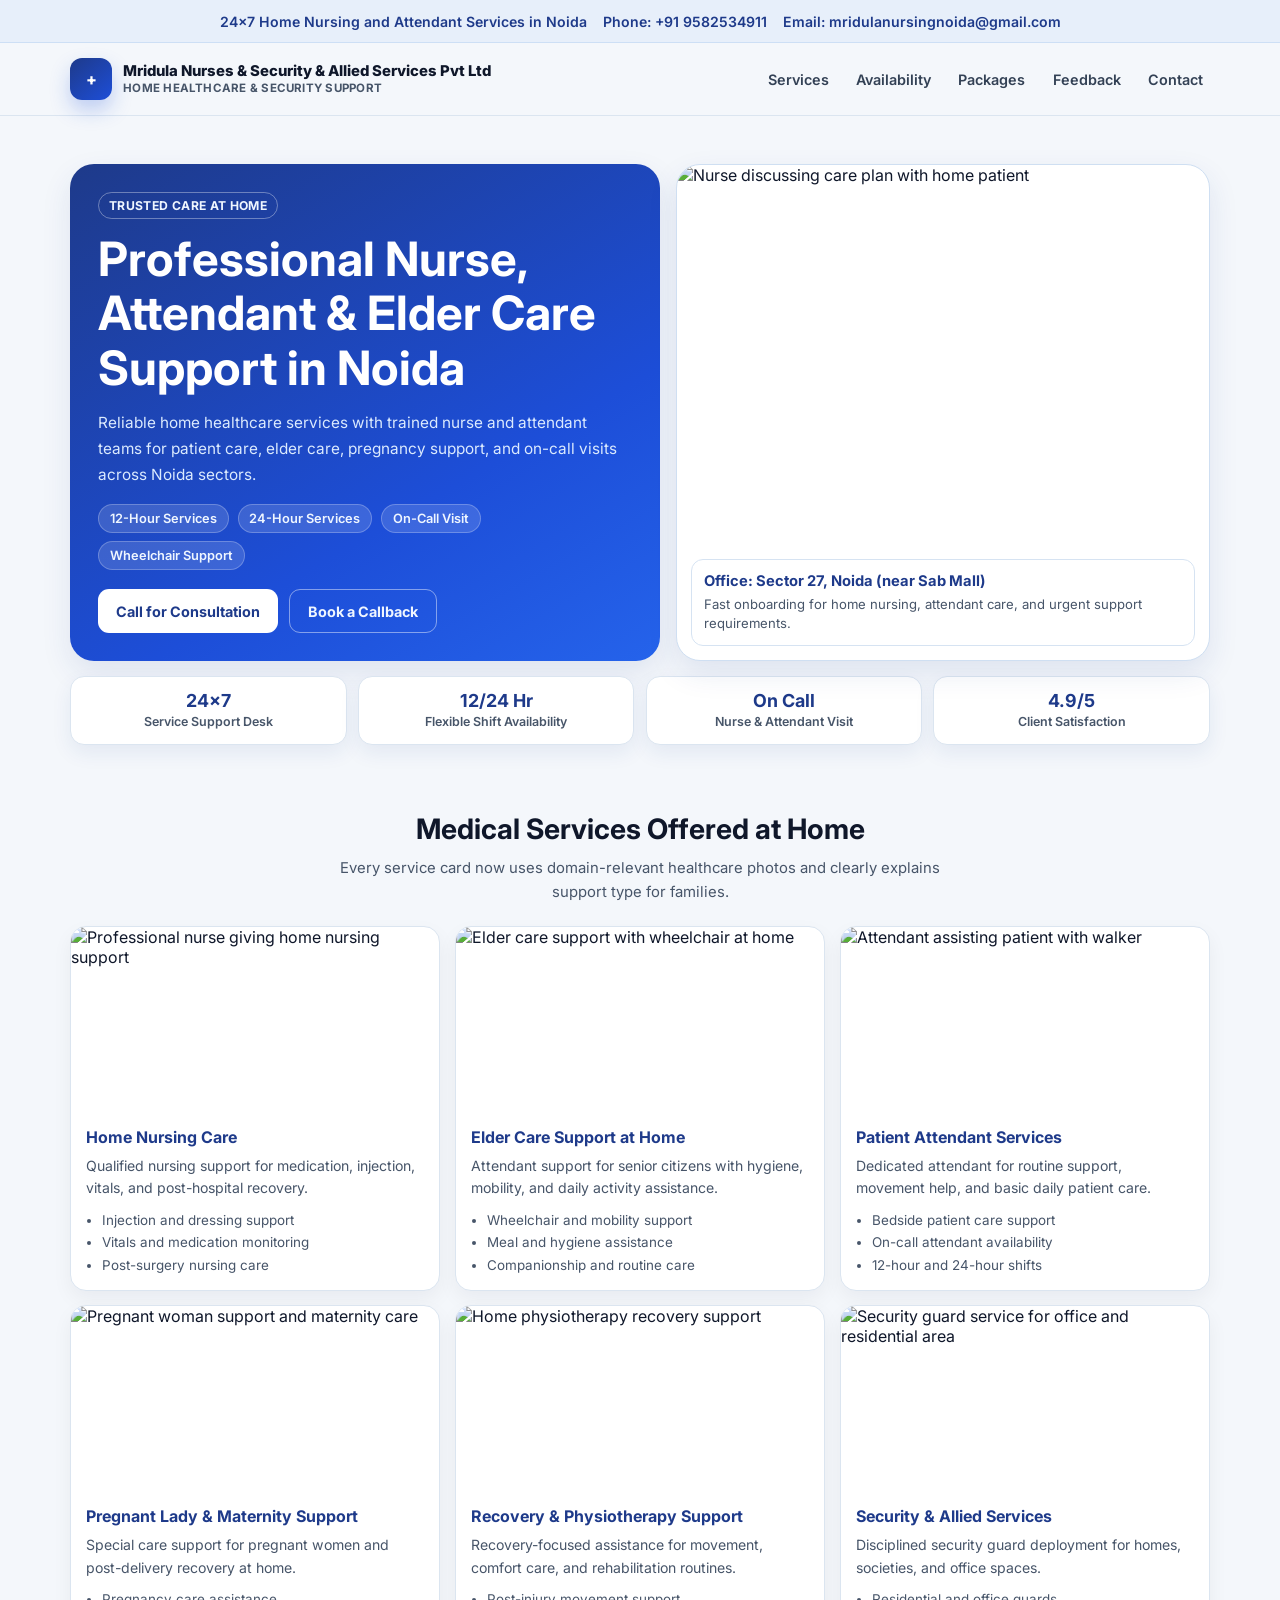
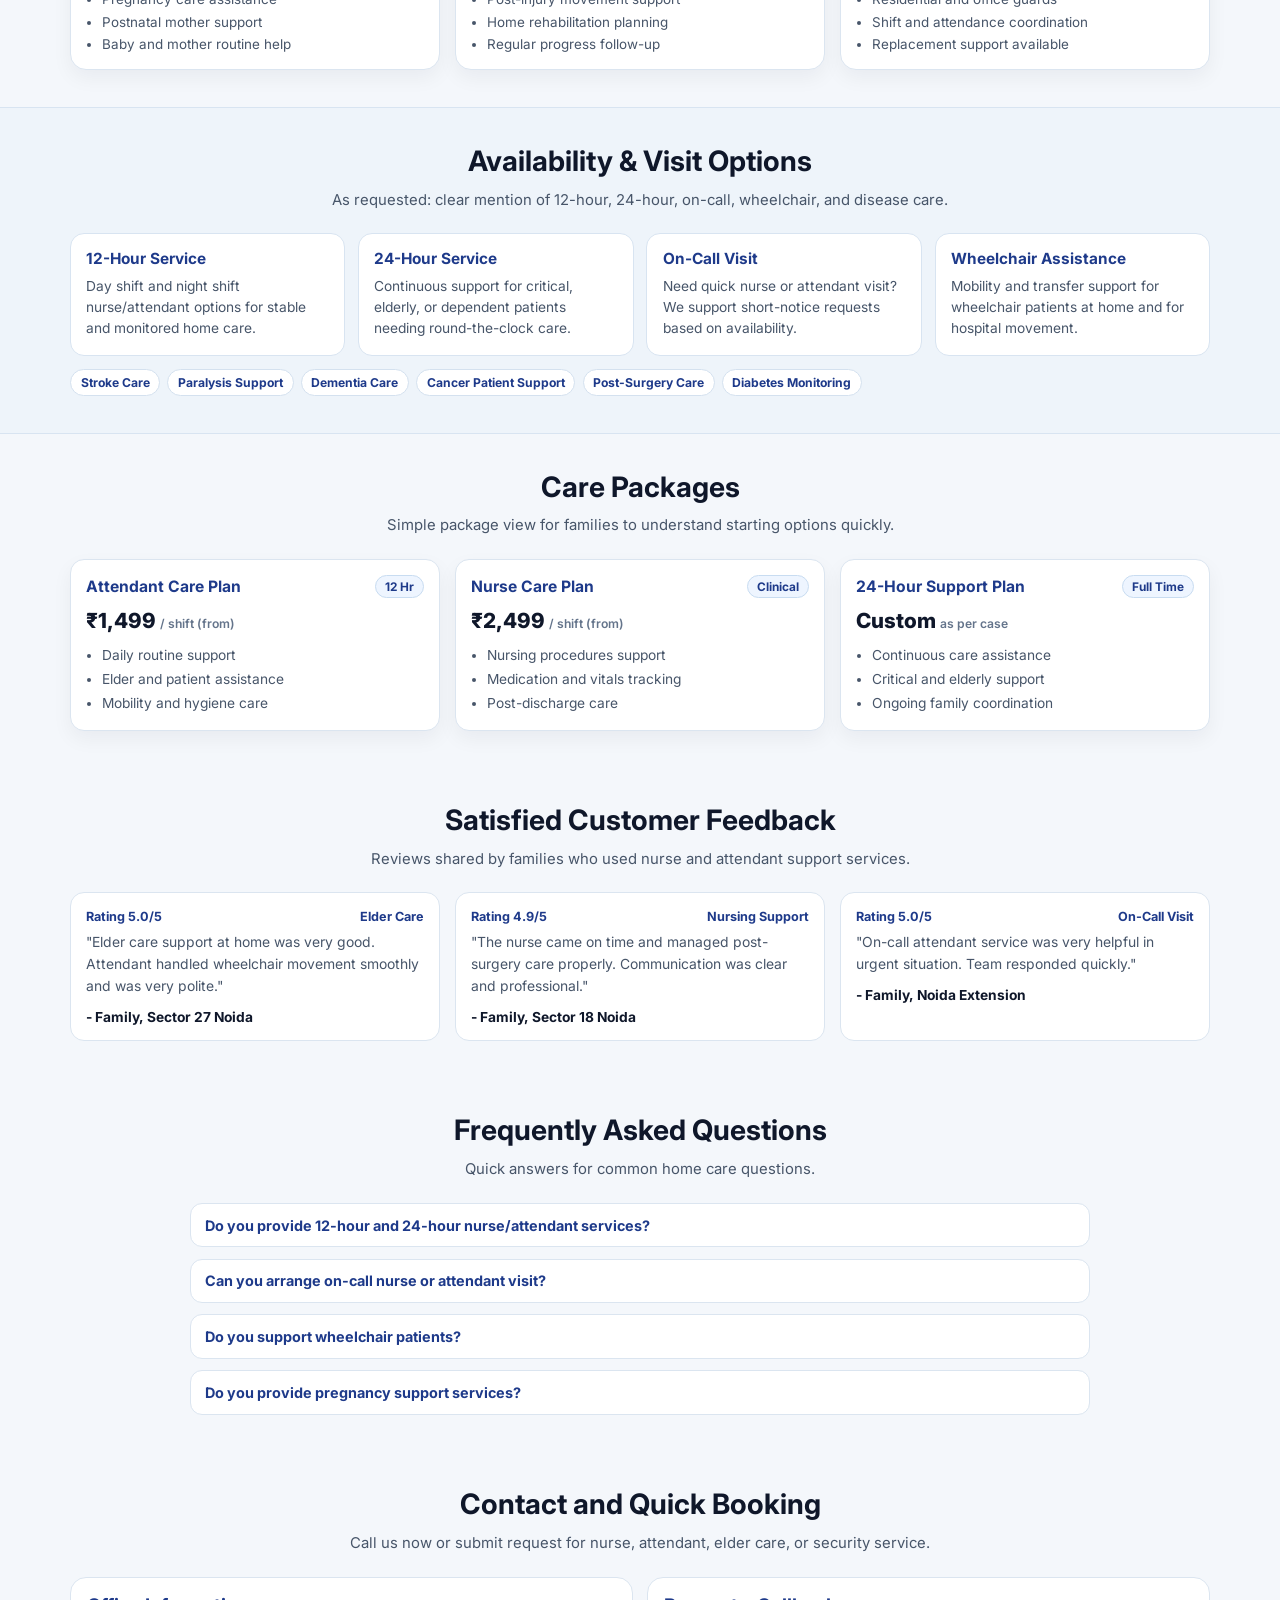
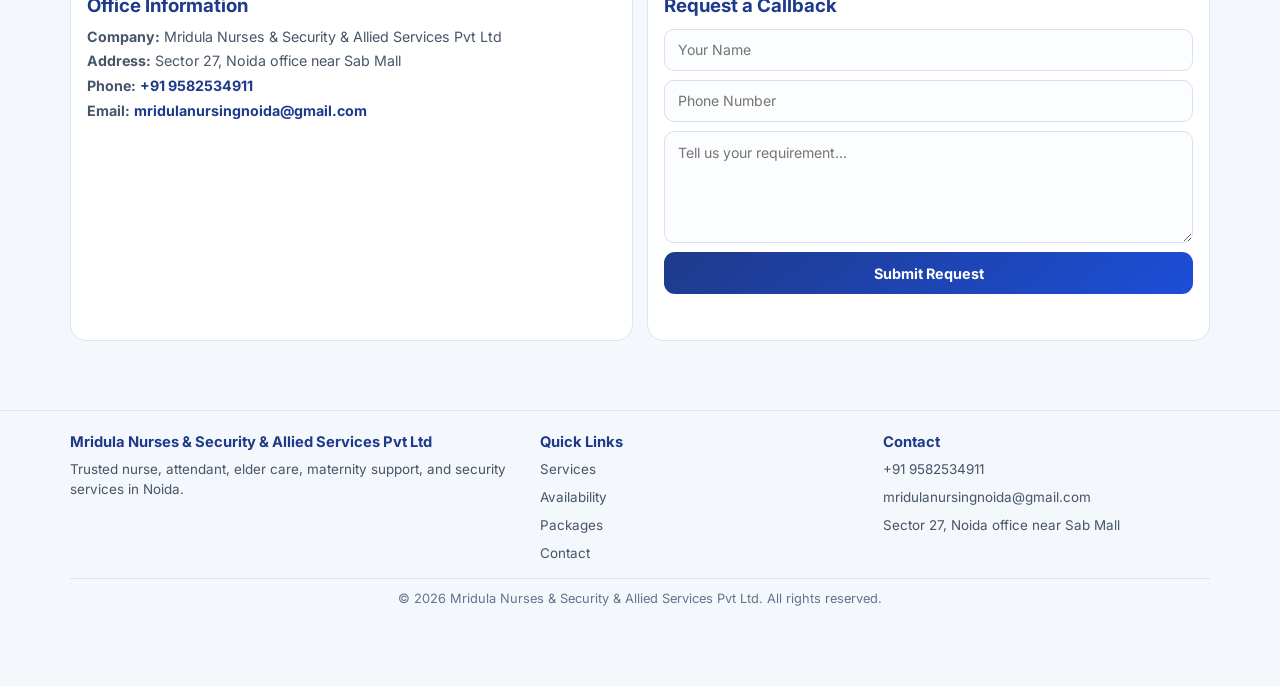
==== commit 4ce88021: "Add mobile hamburger navigation and structured footer Co-authored-by: techyatra <techyatra@users.nor" ====
--- a/index.html
+++ b/index.html
@@ -142,6 +142,22 @@
       color: #334155;
     }
 
+    .hamburger {
+      display: none;
+      width: 42px;
+      height: 42px;
+      border-radius: 10px;
+      border: 1px solid #cfe0f2;
+      background: #fff;
+      color: #1e3a8a;
+      align-items: center;
+      justify-content: center;
+      font-size: 1.22rem;
+      font-weight: 700;
+      line-height: 1;
+      cursor: pointer;
+    }
+
     .nav-links a {
       padding: 0.38rem 0.45rem;
       border-radius: 8px;
@@ -636,10 +652,41 @@
     footer {
       border-top: 1px solid var(--line);
       margin-top: 2rem;
-      padding: 1.2rem 0 5rem;
-      text-align: center;
+      padding: 1.4rem 0 5rem;
       color: #475569;
       font-size: 0.86rem;
+    }
+
+    .footer-grid {
+      display: grid;
+      grid-template-columns: 1.25fr 0.9fr 0.9fr;
+      gap: 1rem;
+      text-align: left;
+      align-items: start;
+    }
+
+    .footer-block h4 {
+      margin: 0;
+      color: #1e3a8a;
+      font-size: 0.92rem;
+    }
+
+    .footer-block p,
+    .footer-block a {
+      margin: 0.45rem 0 0;
+      color: #475569;
+      font-size: 0.84rem;
+      line-height: 1.55;
+      display: block;
+    }
+
+    .footer-bottom {
+      margin-top: 0.9rem;
+      border-top: 1px solid #d8e5f1;
+      padding-top: 0.75rem;
+      font-size: 0.8rem;
+      color: #64748b;
+      text-align: center;
     }
 
     .mobile-sticky {
@@ -696,9 +743,9 @@
       }
 
       nav {
-        flex-direction: column;
-        align-items: flex-start;
-        padding: 0.68rem 0;
+        position: relative;
+        min-height: 66px;
+        padding: 0.62rem 0;
       }
 
       .brand-name {
@@ -715,6 +762,33 @@
 
       h1 {
         font-size: 1.72rem;
+      }
+
+      .hamburger {
+        display: inline-flex;
+        position: absolute;
+        right: 0;
+        top: 50%;
+        transform: translateY(-50%);
+      }
+
+      .nav-links {
+        display: none;
+        width: 100%;
+        flex-direction: column;
+        gap: 0.25rem;
+        margin-top: 0.42rem;
+        padding: 0.35rem 0.25rem 0.1rem;
+        border-top: 1px solid #dbe5f0;
+      }
+
+      header.menu-open .nav-links {
+        display: flex;
+      }
+
+      .nav-links a {
+        width: 100%;
+        padding: 0.58rem 0.45rem;
       }
 
       .services-grid,
@@ -723,6 +797,11 @@
       .feedback-grid,
       .stats-row {
         grid-template-columns: 1fr;
+      }
+
+      .footer-grid {
+        grid-template-columns: 1fr;
+        gap: 0.75rem;
       }
 
       .mobile-sticky {
@@ -750,7 +829,8 @@
             <span class="brand-tag">Home Healthcare &amp; Security Support</span>
           </span>
         </a>
-        <div class="nav-links">
+        <button class="hamburger" type="button" aria-label="Toggle menu" aria-expanded="false">☰</button>
+        <div class="nav-links" id="site-nav">
           <a href="#services">Services</a>
           <a href="#availability">Availability</a>
           <a href="#packages">Packages</a>
@@ -1113,7 +1193,28 @@
 
   <footer>
     <div class="container">
-      &copy; <span id="year"></span> Mridula Nurses &amp; Security &amp; Allied Services Pvt Ltd. All rights reserved.
+      <div class="footer-grid">
+        <div class="footer-block">
+          <h4>Mridula Nurses &amp; Security &amp; Allied Services Pvt Ltd</h4>
+          <p>Trusted nurse, attendant, elder care, maternity support, and security services in Noida.</p>
+        </div>
+        <div class="footer-block">
+          <h4>Quick Links</h4>
+          <a href="#services">Services</a>
+          <a href="#availability">Availability</a>
+          <a href="#packages">Packages</a>
+          <a href="#contact">Contact</a>
+        </div>
+        <div class="footer-block">
+          <h4>Contact</h4>
+          <a href="tel:+919582534911">+91 9582534911</a>
+          <a href="mailto:mridulanursingnoida@gmail.com">mridulanursingnoida@gmail.com</a>
+          <p>Sector 27, Noida office near Sab Mall</p>
+        </div>
+      </div>
+      <div class="footer-bottom">
+        &copy; <span id="year"></span> Mridula Nurses &amp; Security &amp; Allied Services Pvt Ltd. All rights reserved.
+      </div>
     </div>
   </footer>
 
@@ -1124,6 +1225,38 @@
 
   <script>
     document.getElementById("year").textContent = new Date().getFullYear();
+
+    const header = document.querySelector("header");
+    const navToggle = document.querySelector(".hamburger");
+    const navLinks = document.querySelectorAll("#site-nav a");
+
+    if (header && navToggle) {
+      function closeMobileNav() {
+        header.classList.remove("menu-open");
+        navToggle.setAttribute("aria-expanded", "false");
+        navToggle.textContent = "☰";
+      }
+
+      navToggle.addEventListener("click", () => {
+        const isOpen = header.classList.toggle("menu-open");
+        navToggle.setAttribute("aria-expanded", String(isOpen));
+        navToggle.textContent = isOpen ? "✕" : "☰";
+      });
+
+      navLinks.forEach((link) => {
+        link.addEventListener("click", () => {
+          if (window.innerWidth <= 700) {
+            closeMobileNav();
+          }
+        });
+      });
+
+      window.addEventListener("resize", () => {
+        if (window.innerWidth > 700) {
+          closeMobileNav();
+        }
+      });
+    }
   </script>
 </body>
 </html>
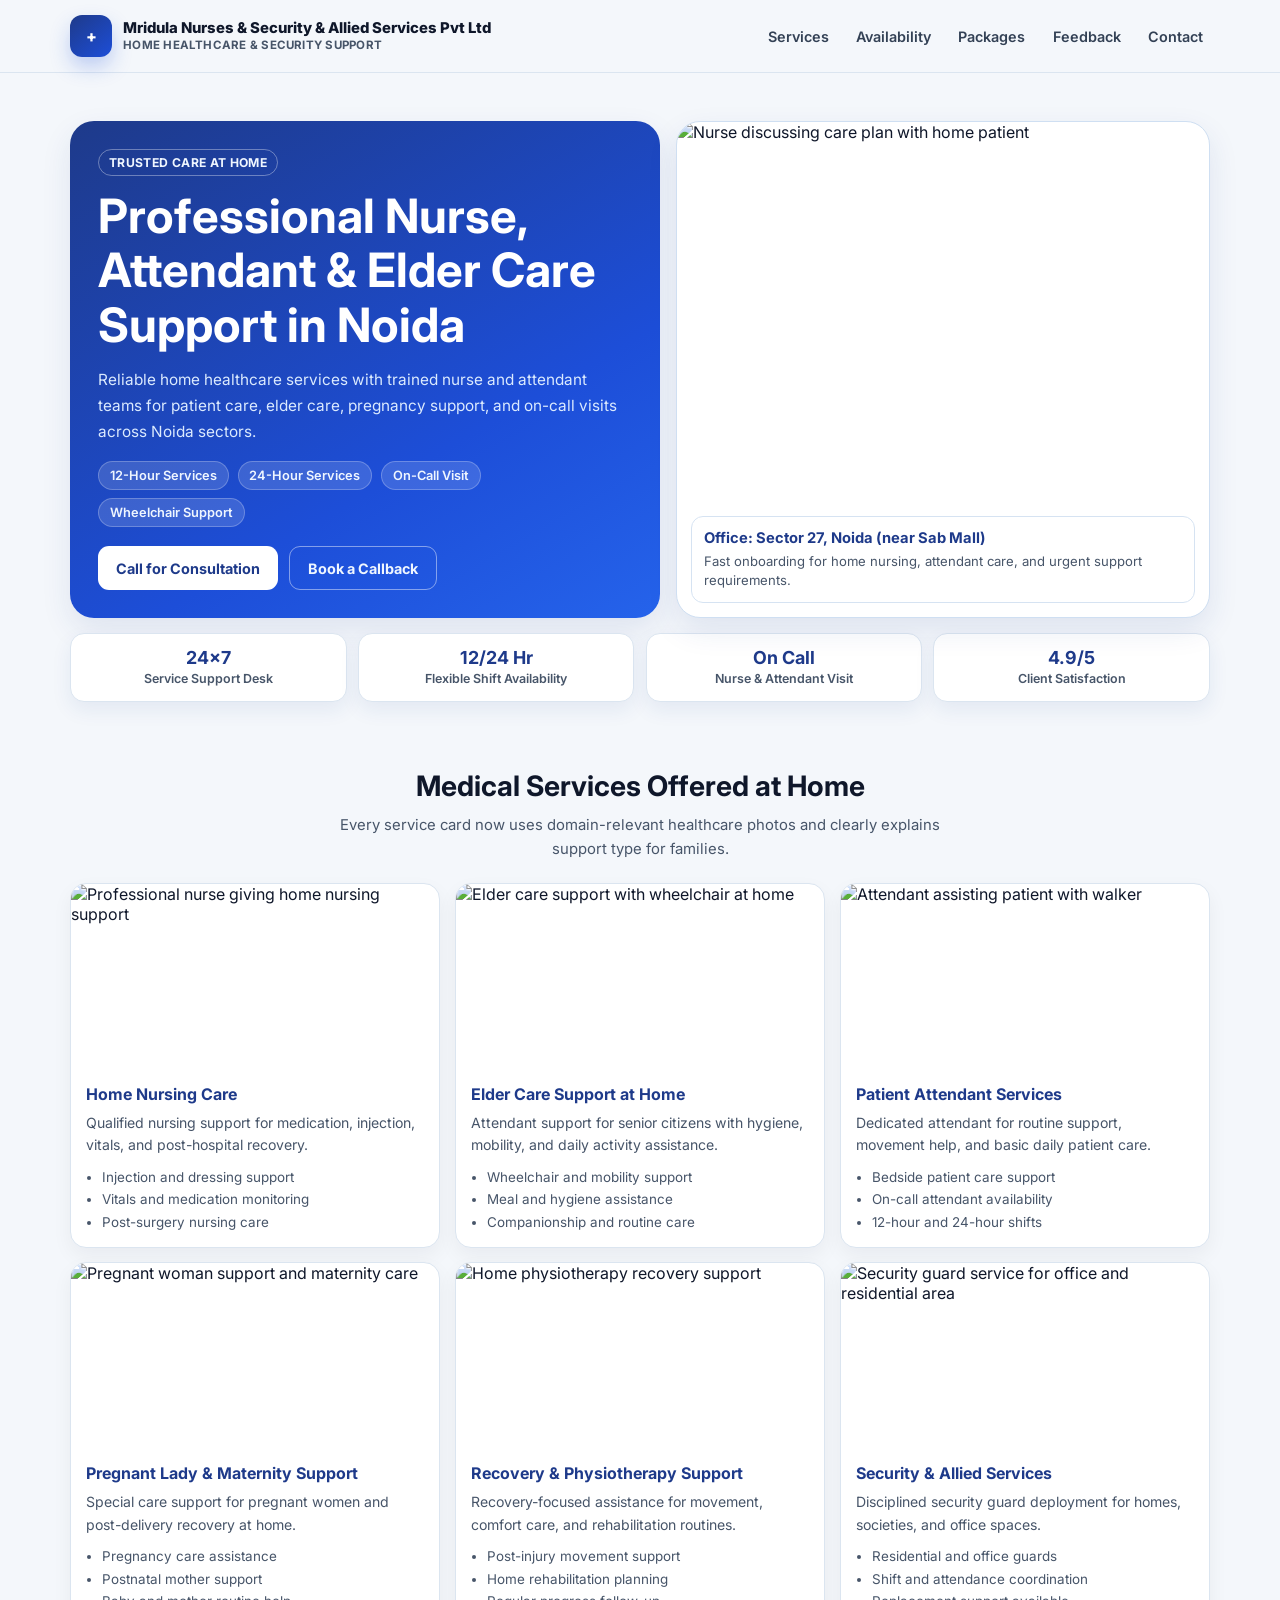
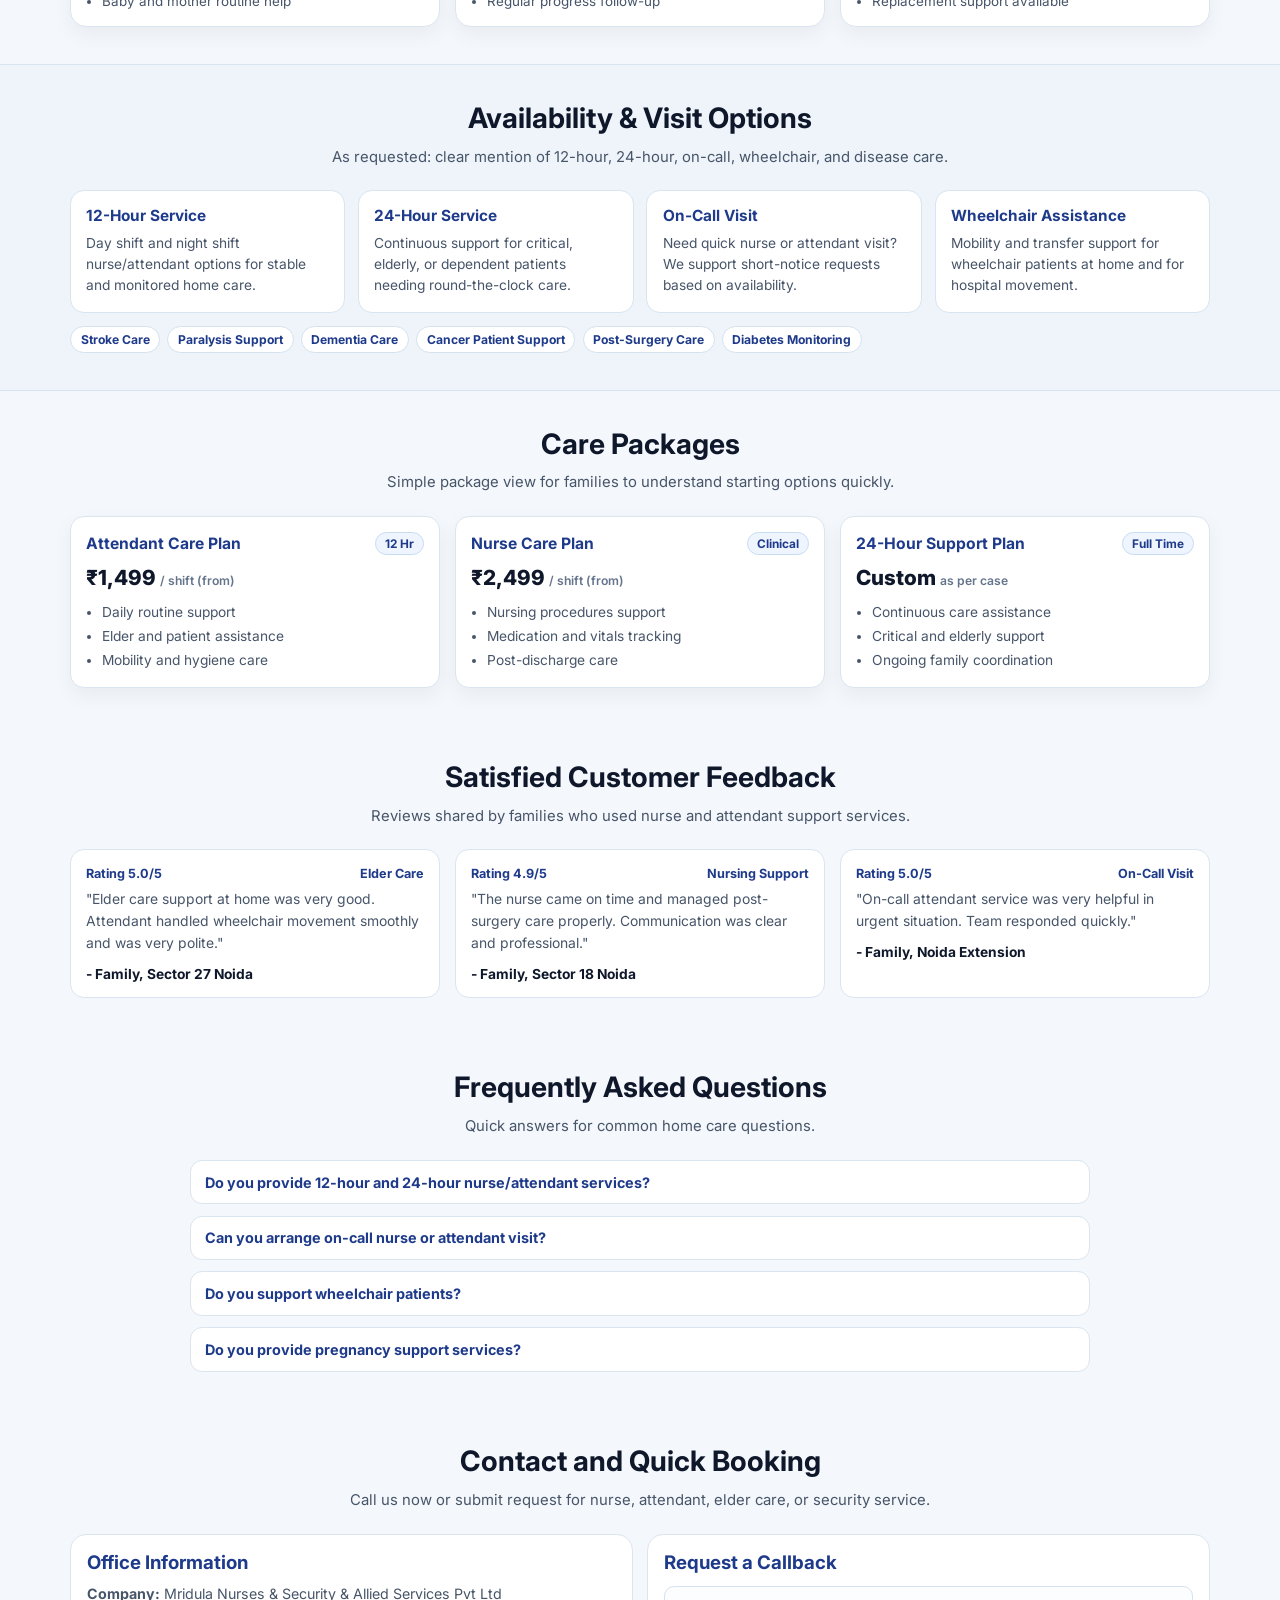
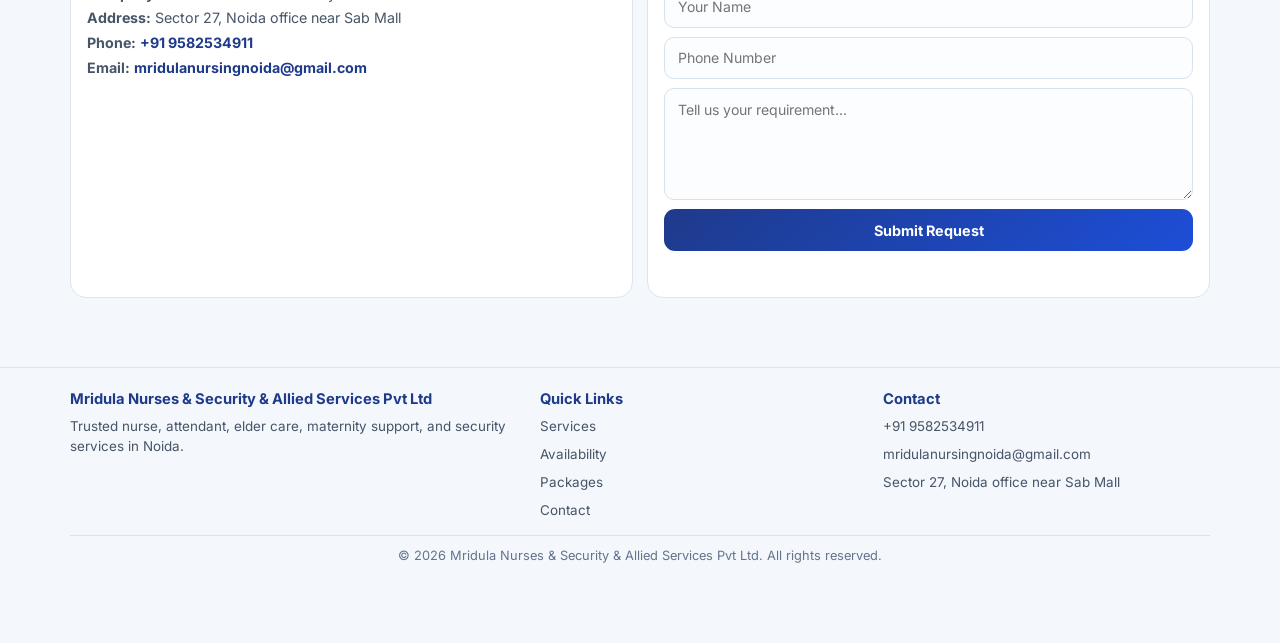
==== commit aa4f823e: "Remove top contact strip and polish mobile menu Co-authored-by: techyatra <techyatra@users.noreply.g" ====
--- a/index.html
+++ b/index.html
@@ -58,24 +58,6 @@
       margin: 0 auto;
     }
 
-    .topbar {
-      background: #e7effa;
-      border-bottom: 1px solid #cddff5;
-      color: #1e3a8a;
-      font-size: 0.88rem;
-      font-weight: 600;
-    }
-
-    .topbar .container {
-      min-height: 42px;
-      display: flex;
-      flex-wrap: wrap;
-      align-items: center;
-      justify-content: center;
-      gap: 0.5rem 1rem;
-      padding: 0.2rem 0;
-    }
-
     header {
       position: sticky;
       top: 0;
@@ -161,11 +143,23 @@
     .nav-links a {
       padding: 0.38rem 0.45rem;
       border-radius: 8px;
+      transition: background 0.2s ease;
     }
 
     .nav-links a:hover {
       background: #e2ebf8;
       color: #1e3a8a;
+    }
+
+    @keyframes menuDrop {
+      from {
+        opacity: 0;
+        transform: translateY(-8px);
+      }
+      to {
+        opacity: 1;
+        transform: translateY(0);
+      }
     }
 
     .hero {
@@ -738,14 +732,11 @@
     }
 
     @media (max-width: 700px) {
-      .topbar .container {
-        justify-content: flex-start;
-      }
-
       nav {
         position: relative;
         min-height: 66px;
         padding: 0.62rem 0;
+        align-items: center;
       }
 
       .brand-name {
@@ -772,23 +763,43 @@
         transform: translateY(-50%);
       }
 
+      .brand {
+        max-width: calc(100% - 54px);
+      }
+
       .nav-links {
         display: none;
         width: 100%;
+        position: absolute;
+        top: calc(100% + 0.35rem);
+        left: 0;
+        right: 0;
         flex-direction: column;
-        gap: 0.25rem;
-        margin-top: 0.42rem;
-        padding: 0.35rem 0.25rem 0.1rem;
-        border-top: 1px solid #dbe5f0;
+        gap: 0.4rem;
+        padding: 0.75rem;
+        border: 1px solid #d9e6f2;
+        border-radius: 14px;
+        background: #ffffff;
+        box-shadow: 0 14px 24px rgba(30, 58, 138, 0.12);
+        z-index: 30;
       }
 
       header.menu-open .nav-links {
         display: flex;
+        animation: menuDrop 0.2s ease;
+      }
+
+      header.menu-open .hamburger {
+        background: #1e3a8a;
+        color: #fff;
+        border-color: #1e3a8a;
       }
 
       .nav-links a {
         width: 100%;
-        padding: 0.58rem 0.45rem;
+        padding: 0.62rem 0.62rem;
+        border-radius: 10px;
+        background: #f5f9ff;
       }
 
       .services-grid,
@@ -811,14 +822,6 @@
   </style>
 </head>
 <body>
-  <div class="topbar">
-    <div class="container">
-      <span>24x7 Home Nursing and Attendant Services in Noida</span>
-      <span>Phone: <a href="tel:+919582534911">+91 9582534911</a></span>
-      <span>Email: <a href="mailto:mridulanursingnoida@gmail.com">mridulanursingnoida@gmail.com</a></span>
-    </div>
-  </div>
-
   <header>
     <div class="container">
       <nav>
@@ -1251,6 +1254,18 @@
         });
       });
 
+      document.addEventListener("click", (event) => {
+        if (window.innerWidth <= 700 && !header.contains(event.target)) {
+          closeMobileNav();
+        }
+      });
+
+      document.addEventListener("keydown", (event) => {
+        if (event.key === "Escape") {
+          closeMobileNav();
+        }
+      });
+
       window.addEventListener("resize", () => {
         if (window.innerWidth > 700) {
           closeMobileNav();
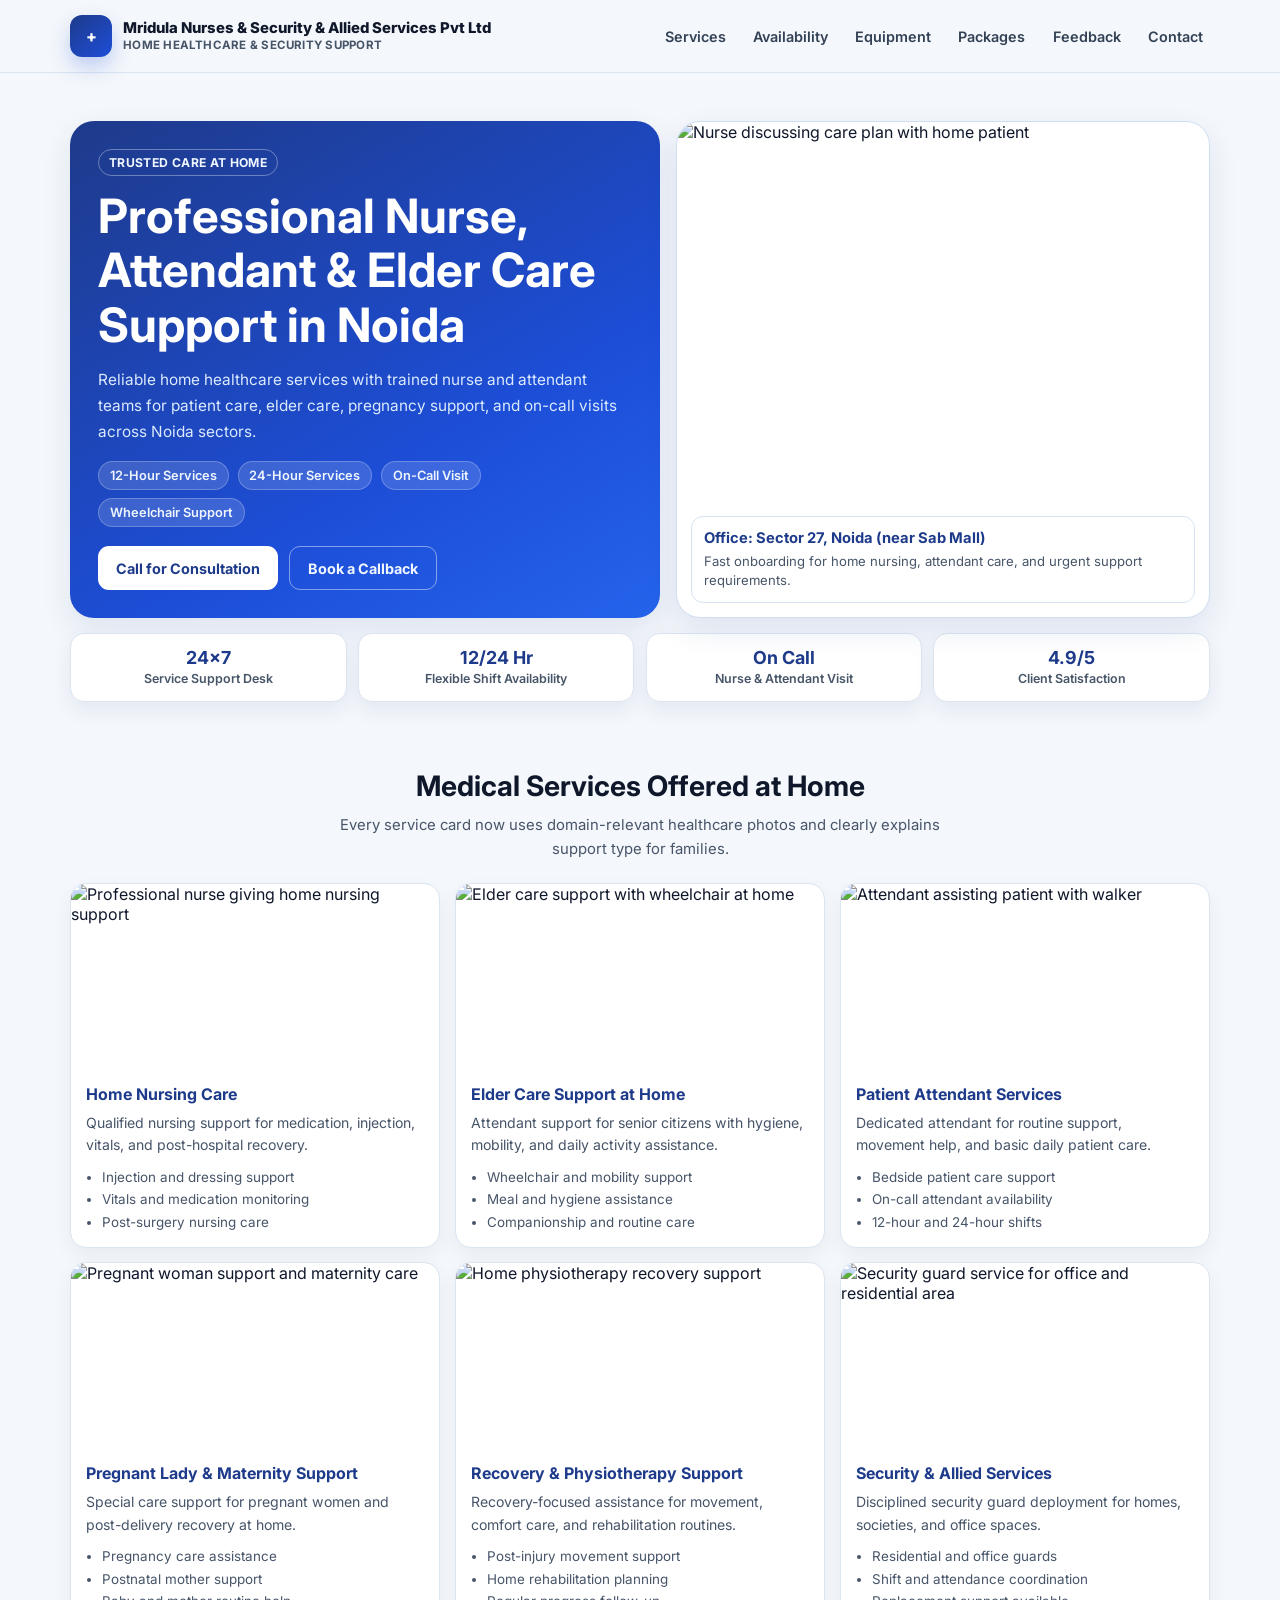
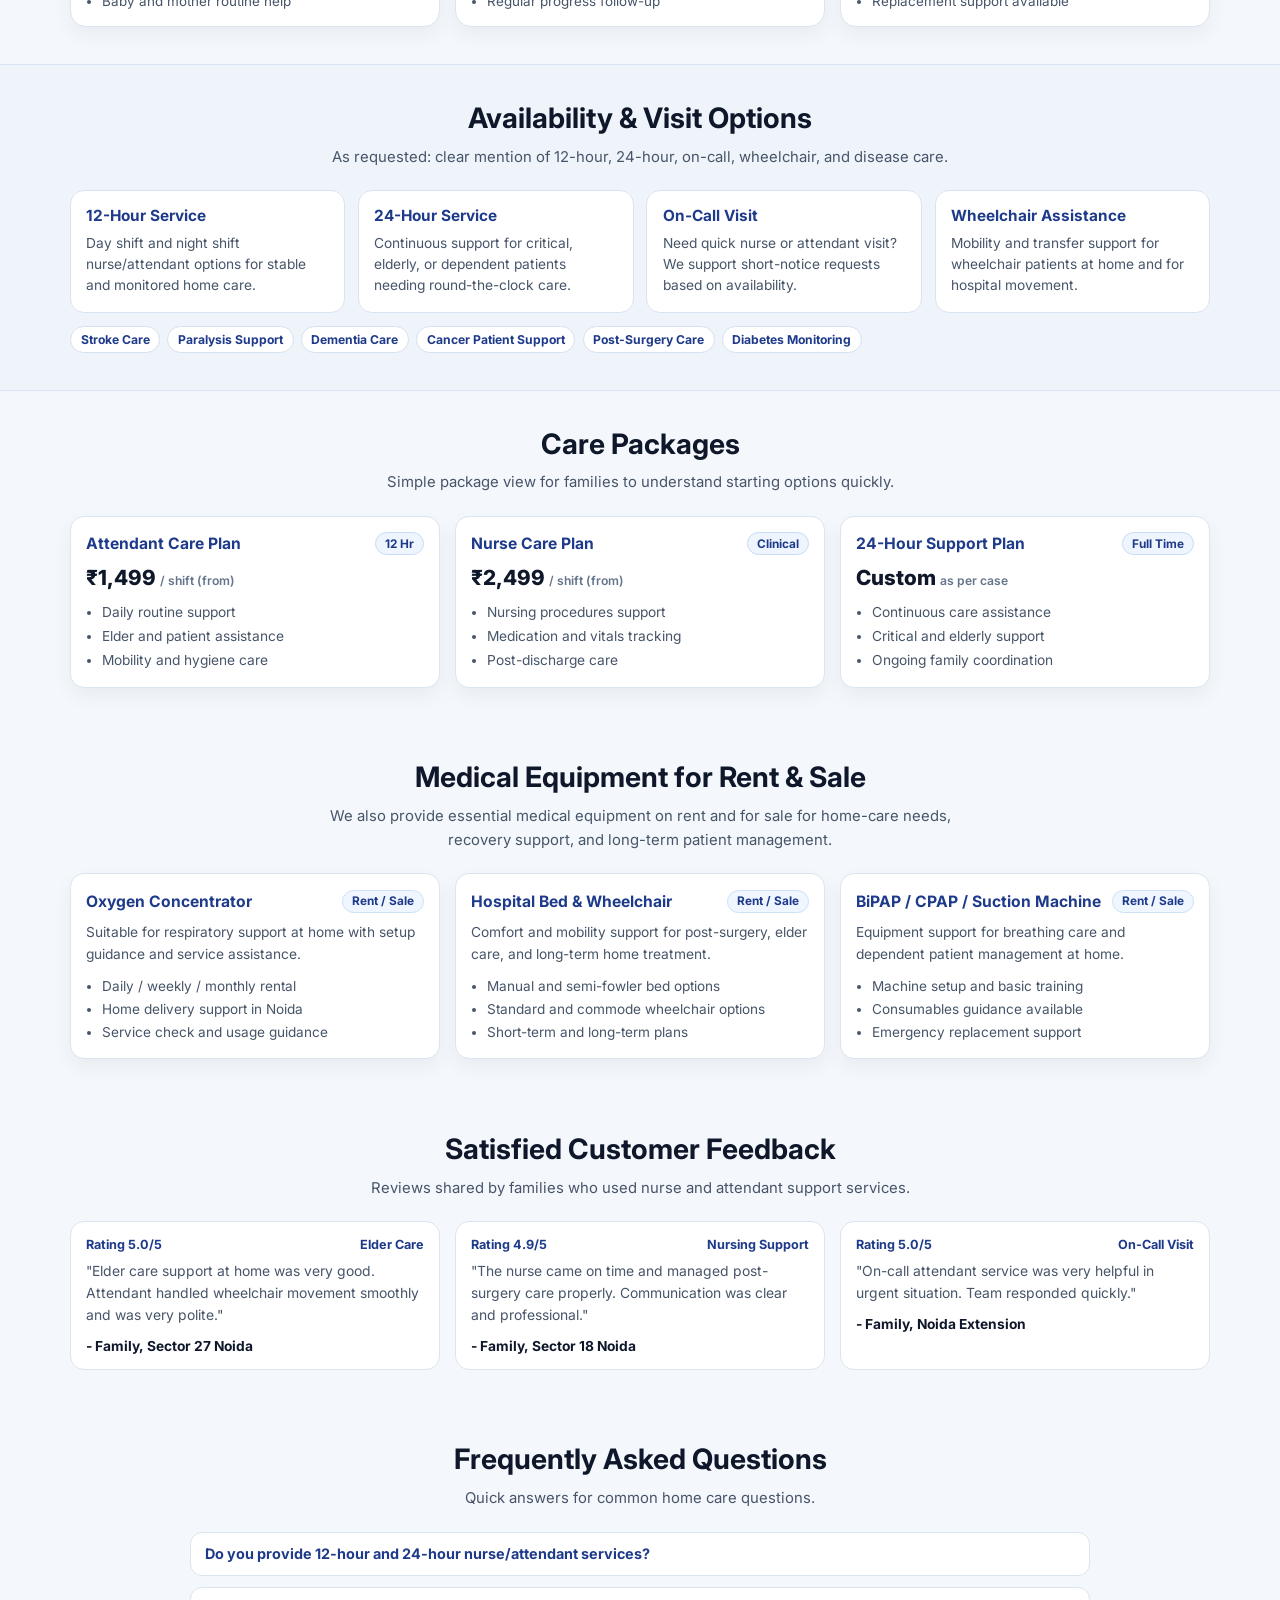
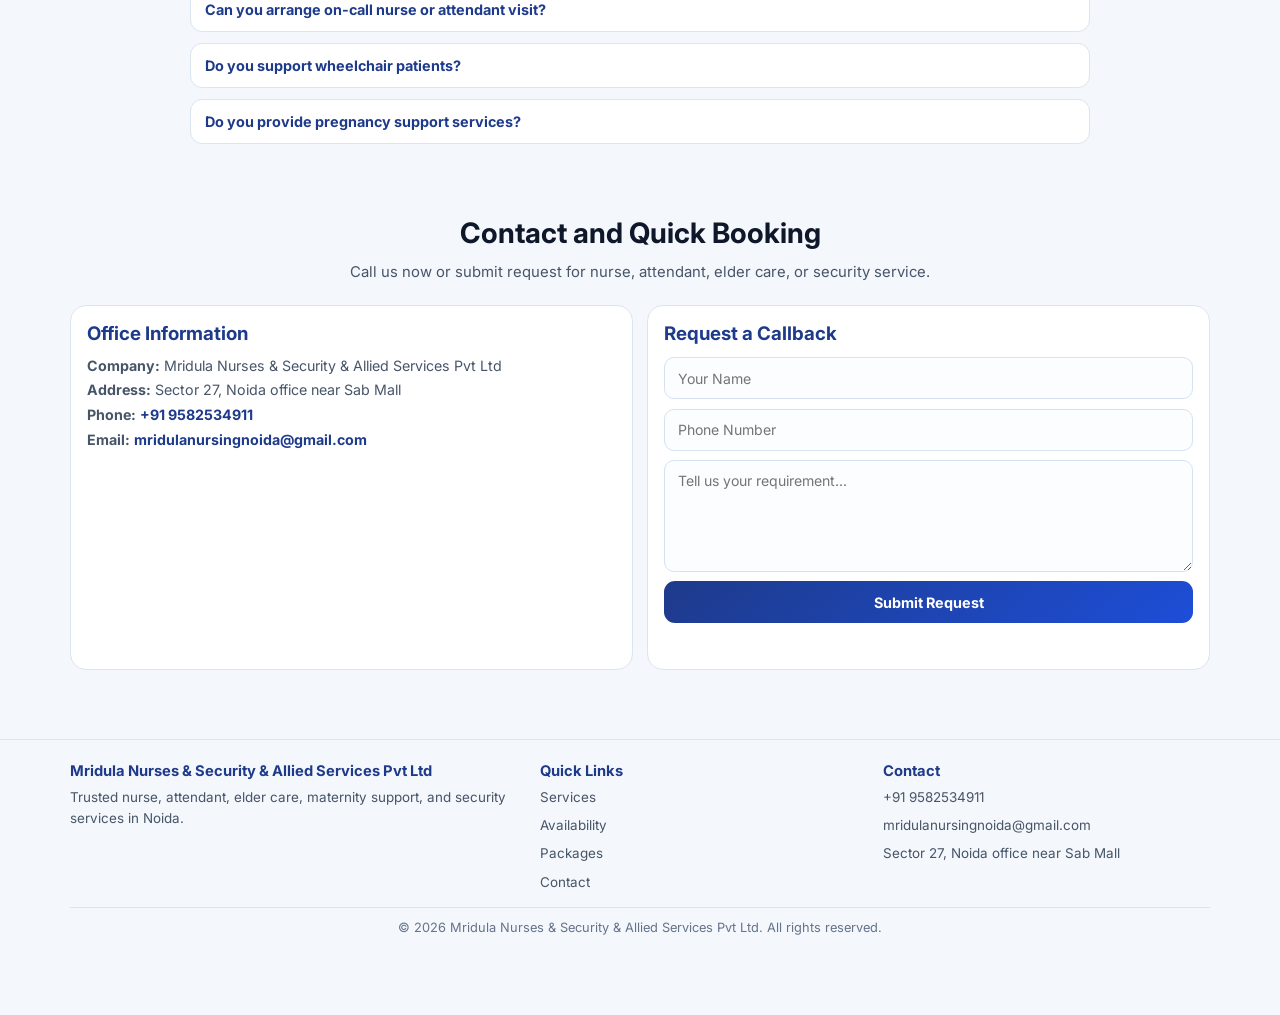
==== commit c62f7f70: "Add medical equipment rent and sale section Co-authored-by: techyatra <techyatra@users.noreply.githu" ====
--- a/index.html
+++ b/index.html
@@ -457,6 +457,61 @@
       gap: 0.9rem;
     }
 
+    .equipment-grid {
+      display: grid;
+      grid-template-columns: repeat(3, minmax(0, 1fr));
+      gap: 0.9rem;
+    }
+
+    .equipment-card {
+      background: #fff;
+      border: 1px solid var(--line);
+      border-radius: 14px;
+      padding: 0.95rem;
+      box-shadow: 0 8px 20px rgba(15, 23, 42, 0.05);
+    }
+
+    .equipment-head {
+      display: flex;
+      justify-content: space-between;
+      align-items: center;
+      gap: 0.55rem;
+    }
+
+    .equipment-head h3 {
+      margin: 0;
+      color: #1e3a8a;
+      font-size: 0.98rem;
+    }
+
+    .pill {
+      border-radius: 999px;
+      border: 1px solid #cde1f3;
+      color: #1e3a8a;
+      font-size: 0.74rem;
+      font-weight: 700;
+      padding: 0.22rem 0.56rem;
+      background: #eff6ff;
+      white-space: nowrap;
+    }
+
+    .equipment-card p {
+      margin: 0.6rem 0 0;
+      color: #475569;
+      font-size: 0.86rem;
+      line-height: 1.58;
+    }
+
+    .equipment-list {
+      margin: 0.65rem 0 0;
+      padding-left: 1rem;
+      color: #475569;
+      font-size: 0.85rem;
+      line-height: 1.55;
+      display: grid;
+      gap: 0.12rem;
+    }
+
     .package-card {
       background: #fff;
       border: 1px solid var(--line);
@@ -724,6 +779,7 @@
 
       .services-grid,
       .availability-grid,
+      .equipment-grid,
       .packages-grid,
       .feedback-grid,
       .stats-row {
@@ -804,6 +860,7 @@
 
       .services-grid,
       .availability-grid,
+      .equipment-grid,
       .packages-grid,
       .feedback-grid,
       .stats-row {
@@ -836,6 +893,7 @@
         <div class="nav-links" id="site-nav">
           <a href="#services">Services</a>
           <a href="#availability">Availability</a>
+          <a href="#equipment">Equipment</a>
           <a href="#packages">Packages</a>
           <a href="#feedback">Feedback</a>
           <a href="#contact">Contact</a>
@@ -1096,6 +1154,56 @@
       </div>
     </section>
 
+    <section id="equipment">
+      <div class="container">
+        <div class="section-title">
+          <h2>Medical Equipment for Rent &amp; Sale</h2>
+          <p>
+            We also provide essential medical equipment on rent and for sale for home-care needs,
+            recovery support, and long-term patient management.
+          </p>
+        </div>
+        <div class="equipment-grid">
+          <article class="equipment-card">
+            <div class="equipment-head">
+              <h3>Oxygen Concentrator</h3>
+              <span class="pill">Rent / Sale</span>
+            </div>
+            <p>Suitable for respiratory support at home with setup guidance and service assistance.</p>
+            <ul class="equipment-list">
+              <li>Daily / weekly / monthly rental</li>
+              <li>Home delivery support in Noida</li>
+              <li>Service check and usage guidance</li>
+            </ul>
+          </article>
+          <article class="equipment-card">
+            <div class="equipment-head">
+              <h3>Hospital Bed &amp; Wheelchair</h3>
+              <span class="pill">Rent / Sale</span>
+            </div>
+            <p>Comfort and mobility support for post-surgery, elder care, and long-term home treatment.</p>
+            <ul class="equipment-list">
+              <li>Manual and semi-fowler bed options</li>
+              <li>Standard and commode wheelchair options</li>
+              <li>Short-term and long-term plans</li>
+            </ul>
+          </article>
+          <article class="equipment-card">
+            <div class="equipment-head">
+              <h3>BiPAP / CPAP / Suction Machine</h3>
+              <span class="pill">Rent / Sale</span>
+            </div>
+            <p>Equipment support for breathing care and dependent patient management at home.</p>
+            <ul class="equipment-list">
+              <li>Machine setup and basic training</li>
+              <li>Consumables guidance available</li>
+              <li>Emergency replacement support</li>
+            </ul>
+          </article>
+        </div>
+      </div>
+    </section>
+
     <section id="feedback">
       <div class="container">
         <div class="section-title">
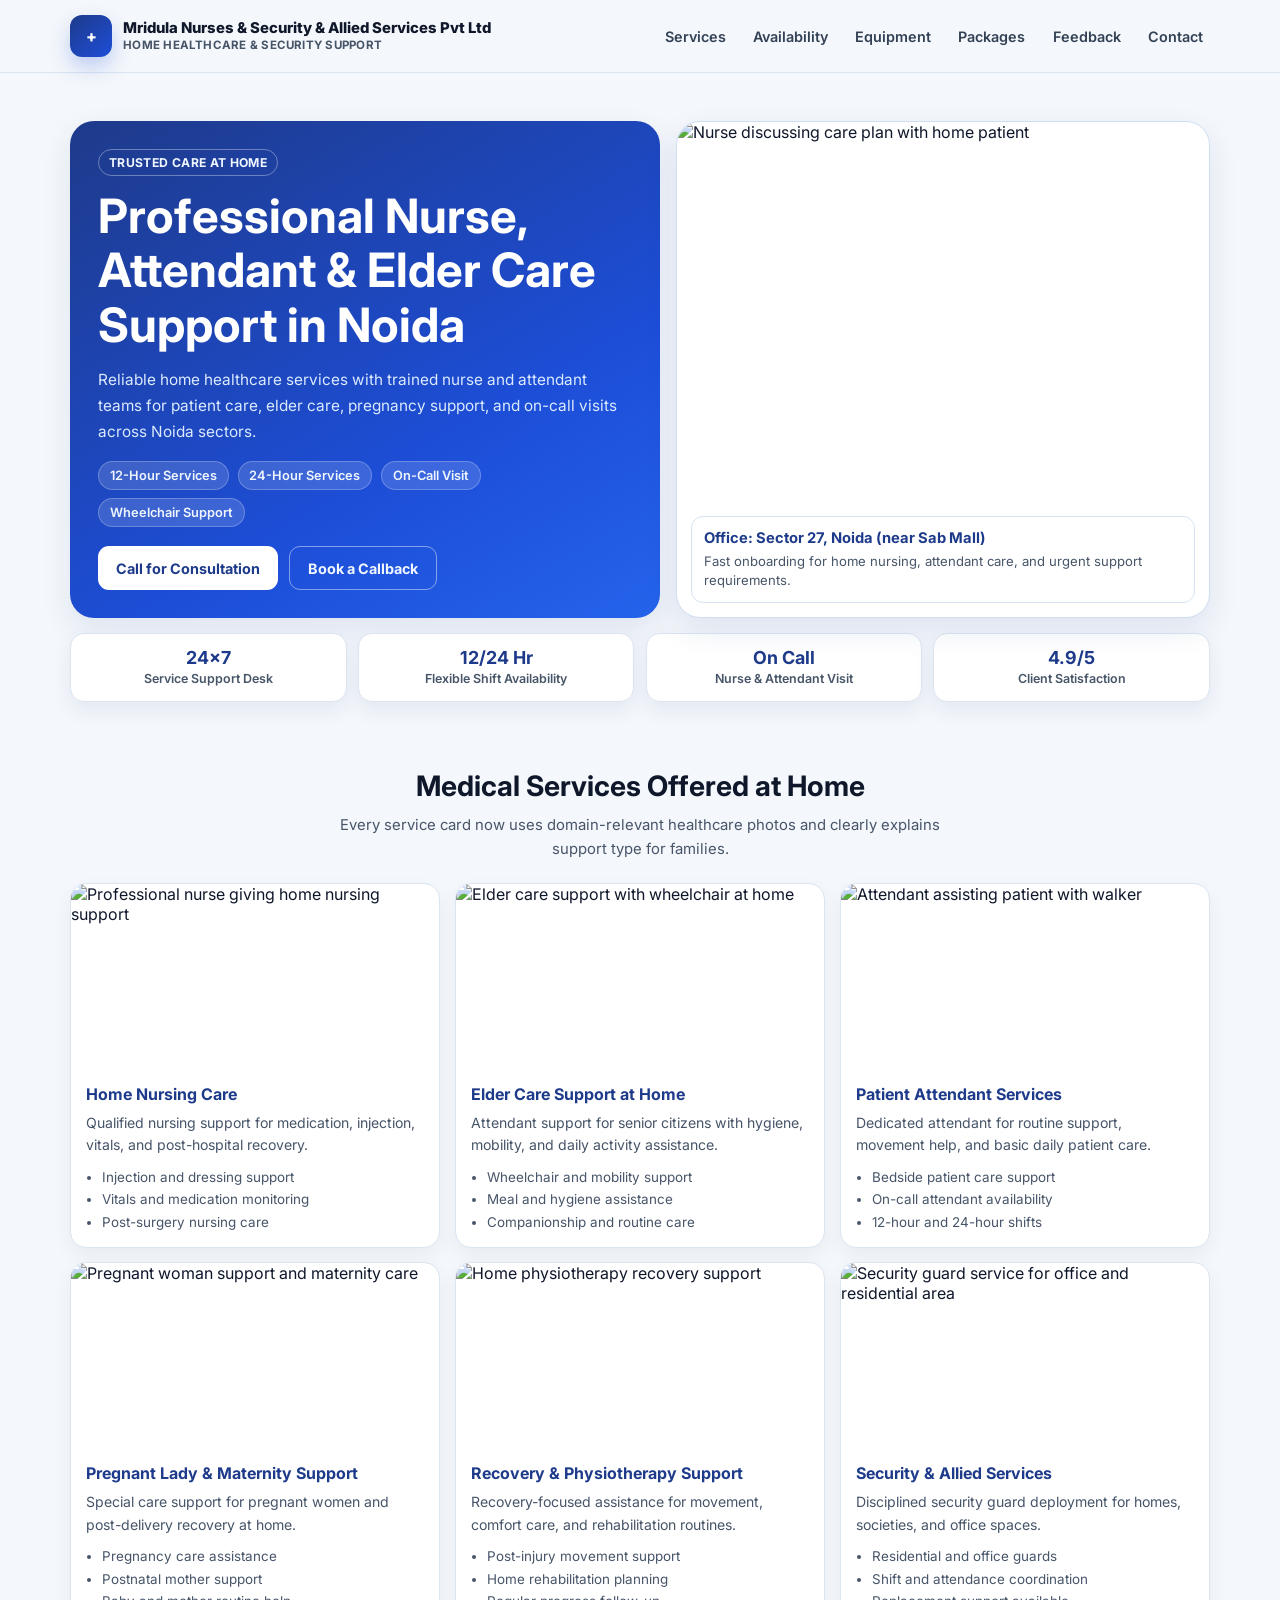
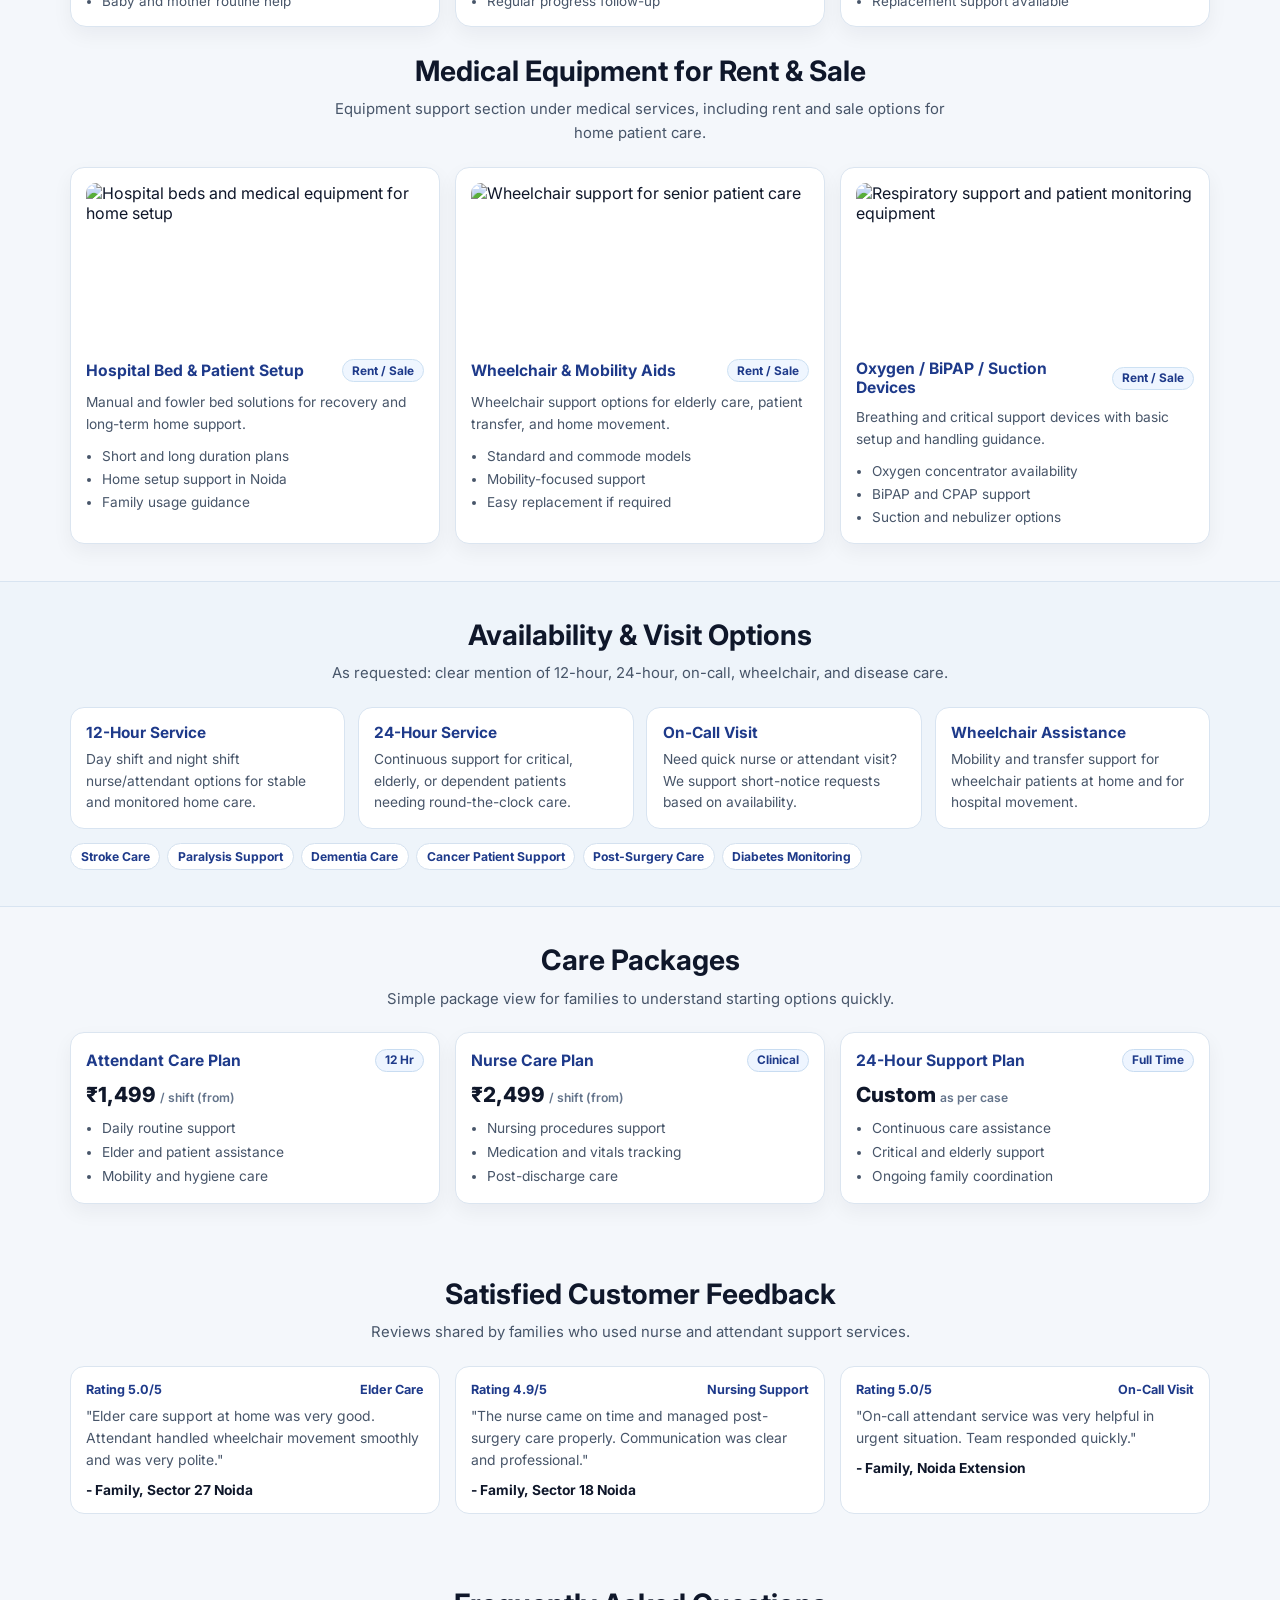
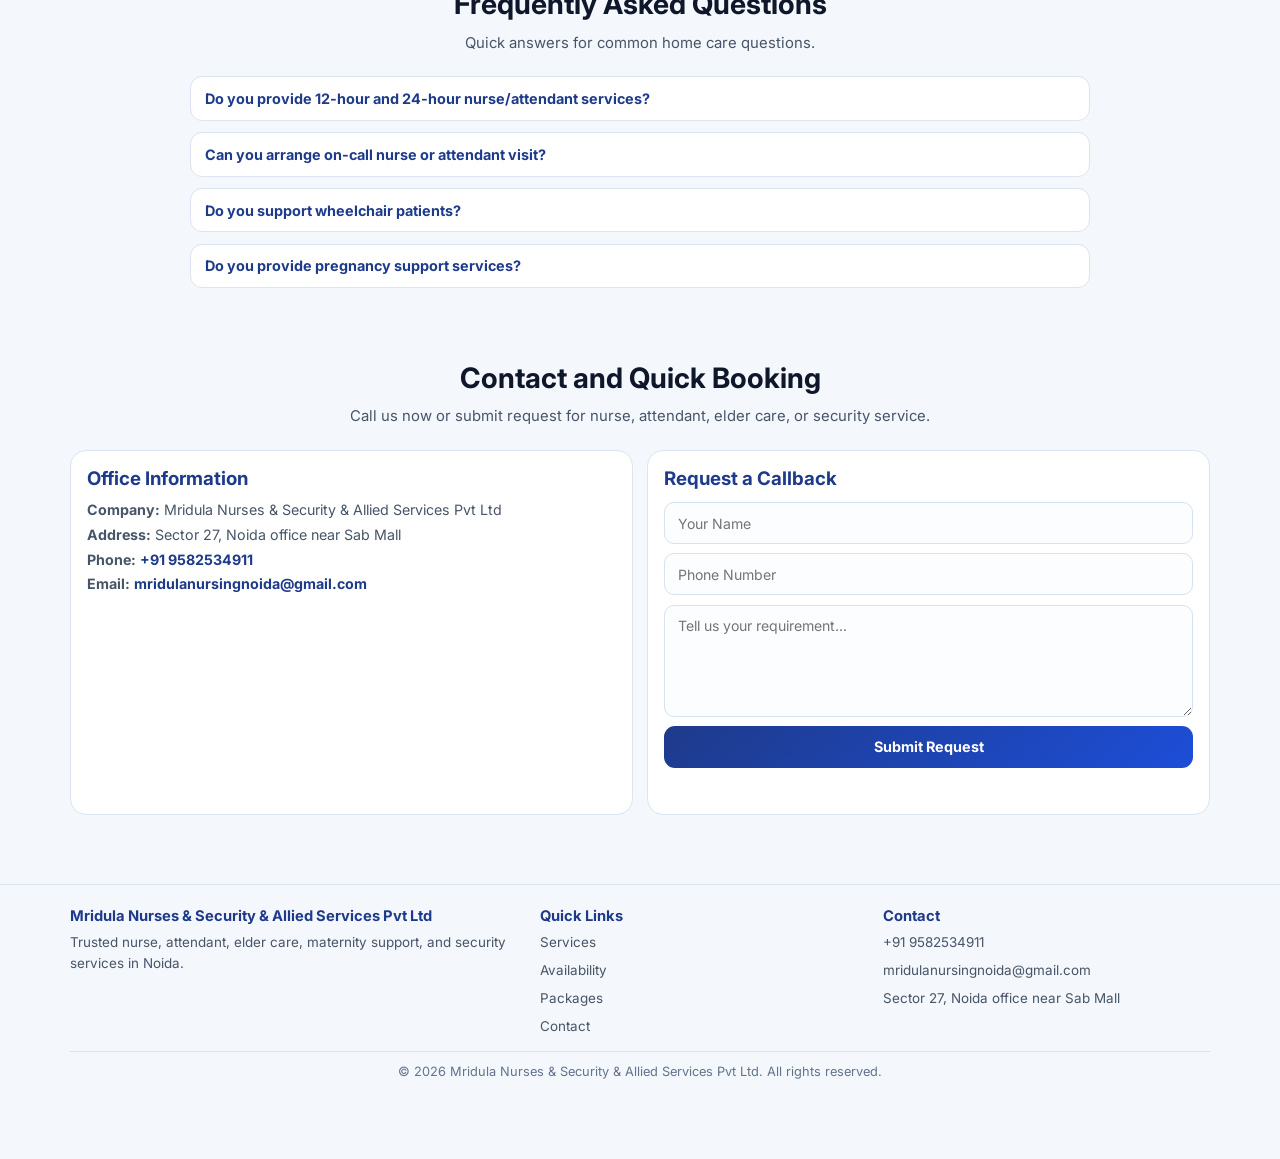
==== commit b6c2d559: "Move equipment section under medical services with images Co-authored-by: techyatra <techyatra@users" ====
--- a/index.html
+++ b/index.html
@@ -469,6 +469,14 @@
       border-radius: 14px;
       padding: 0.95rem;
       box-shadow: 0 8px 20px rgba(15, 23, 42, 0.05);
+    }
+
+    .equipment-card img {
+      width: 100%;
+      height: 165px;
+      object-fit: cover;
+      border-radius: 10px;
+      margin-bottom: 0.7rem;
     }
 
     .equipment-head {
@@ -1069,6 +1077,67 @@
             </div>
           </article>
         </div>
+
+        <div class="section-title" style="margin-top: 1.7rem;">
+          <h2>Medical Equipment for Rent &amp; Sale</h2>
+          <p>
+            Equipment support section under medical services, including rent and sale options for
+            home patient care.
+          </p>
+        </div>
+        <div class="equipment-grid">
+          <article class="equipment-card">
+            <img
+              src="https://images.pexels.com/photos/11660582/pexels-photo-11660582.jpeg?auto=compress&cs=tinysrgb&w=1200"
+              alt="Hospital beds and medical equipment for home setup"
+              loading="lazy"
+            />
+            <div class="equipment-head">
+              <h3>Hospital Bed &amp; Patient Setup</h3>
+              <span class="pill">Rent / Sale</span>
+            </div>
+            <p>Manual and fowler bed solutions for recovery and long-term home support.</p>
+            <ul class="equipment-list">
+              <li>Short and long duration plans</li>
+              <li>Home setup support in Noida</li>
+              <li>Family usage guidance</li>
+            </ul>
+          </article>
+          <article class="equipment-card">
+            <img
+              src="https://images.pexels.com/photos/16364306/pexels-photo-16364306.jpeg?auto=compress&cs=tinysrgb&w=1200"
+              alt="Wheelchair support for senior patient care"
+              loading="lazy"
+            />
+            <div class="equipment-head">
+              <h3>Wheelchair &amp; Mobility Aids</h3>
+              <span class="pill">Rent / Sale</span>
+            </div>
+            <p>Wheelchair support options for elderly care, patient transfer, and home movement.</p>
+            <ul class="equipment-list">
+              <li>Standard and commode models</li>
+              <li>Mobility-focused support</li>
+              <li>Easy replacement if required</li>
+            </ul>
+          </article>
+          <article class="equipment-card">
+            <img
+              src="https://images.pexels.com/photos/6010794/pexels-photo-6010794.jpeg?auto=compress&cs=tinysrgb&w=1200"
+              alt="Respiratory support and patient monitoring equipment"
+              loading="lazy"
+            />
+            <div class="equipment-head">
+              <h3>Oxygen / BiPAP / Suction Devices</h3>
+              <span class="pill">Rent / Sale</span>
+            </div>
+            <p>Breathing and critical support devices with basic setup and handling guidance.</p>
+            <ul class="equipment-list">
+              <li>Oxygen concentrator availability</li>
+              <li>BiPAP and CPAP support</li>
+              <li>Suction and nebulizer options</li>
+            </ul>
+          </article>
+        </div>
       </div>
     </section>
 
@@ -1148,56 +1217,6 @@
               <li>Continuous care assistance</li>
               <li>Critical and elderly support</li>
               <li>Ongoing family coordination</li>
-            </ul>
-          </article>
-        </div>
-      </div>
-    </section>
-
-    <section id="equipment">
-      <div class="container">
-        <div class="section-title">
-          <h2>Medical Equipment for Rent &amp; Sale</h2>
-          <p>
-            We also provide essential medical equipment on rent and for sale for home-care needs,
-            recovery support, and long-term patient management.
-          </p>
-        </div>
-        <div class="equipment-grid">
-          <article class="equipment-card">
-            <div class="equipment-head">
-              <h3>Oxygen Concentrator</h3>
-              <span class="pill">Rent / Sale</span>
-            </div>
-            <p>Suitable for respiratory support at home with setup guidance and service assistance.</p>
-            <ul class="equipment-list">
-              <li>Daily / weekly / monthly rental</li>
-              <li>Home delivery support in Noida</li>
-              <li>Service check and usage guidance</li>
-            </ul>
-          </article>
-          <article class="equipment-card">
-            <div class="equipment-head">
-              <h3>Hospital Bed &amp; Wheelchair</h3>
-              <span class="pill">Rent / Sale</span>
-            </div>
-            <p>Comfort and mobility support for post-surgery, elder care, and long-term home treatment.</p>
-            <ul class="equipment-list">
-              <li>Manual and semi-fowler bed options</li>
-              <li>Standard and commode wheelchair options</li>
-              <li>Short-term and long-term plans</li>
-            </ul>
-          </article>
-          <article class="equipment-card">
-            <div class="equipment-head">
-              <h3>BiPAP / CPAP / Suction Machine</h3>
-              <span class="pill">Rent / Sale</span>
-            </div>
-            <p>Equipment support for breathing care and dependent patient management at home.</p>
-            <ul class="equipment-list">
-              <li>Machine setup and basic training</li>
-              <li>Consumables guidance available</li>
-              <li>Emergency replacement support</li>
             </ul>
           </article>
         </div>
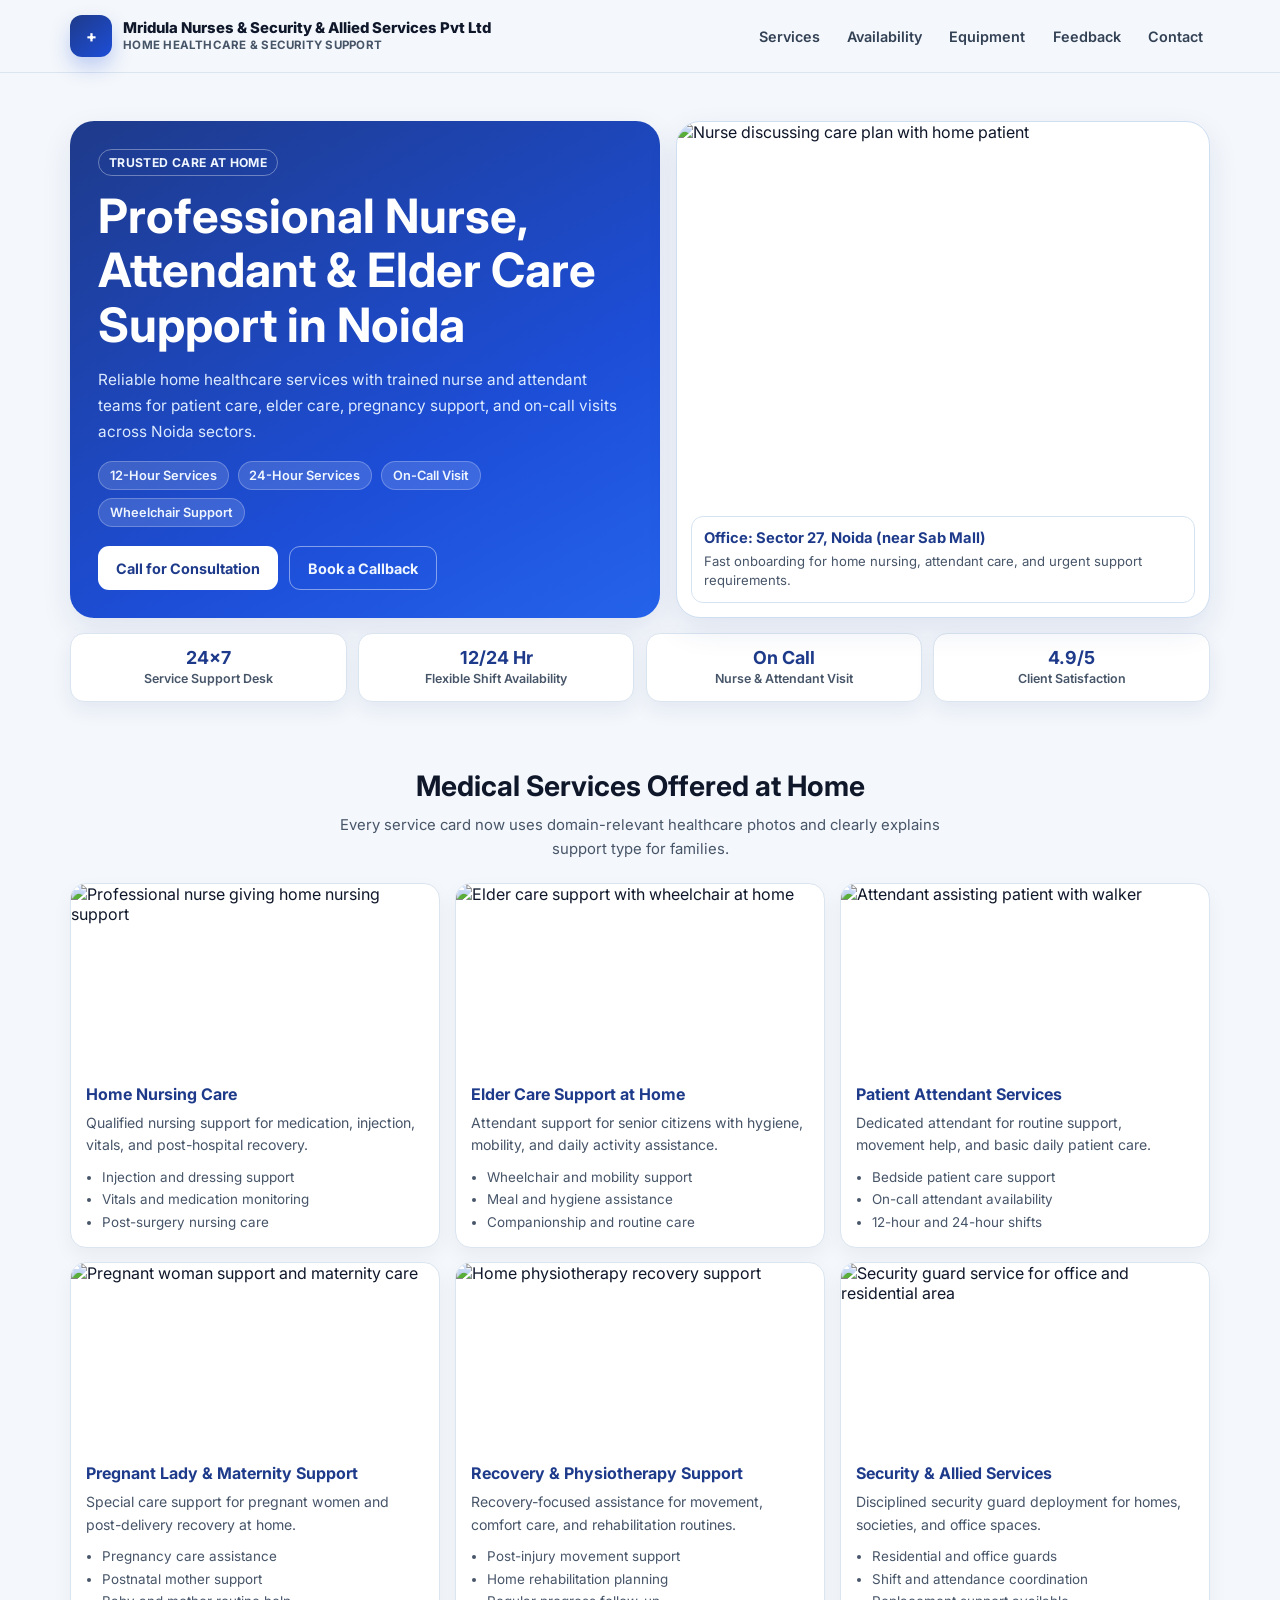
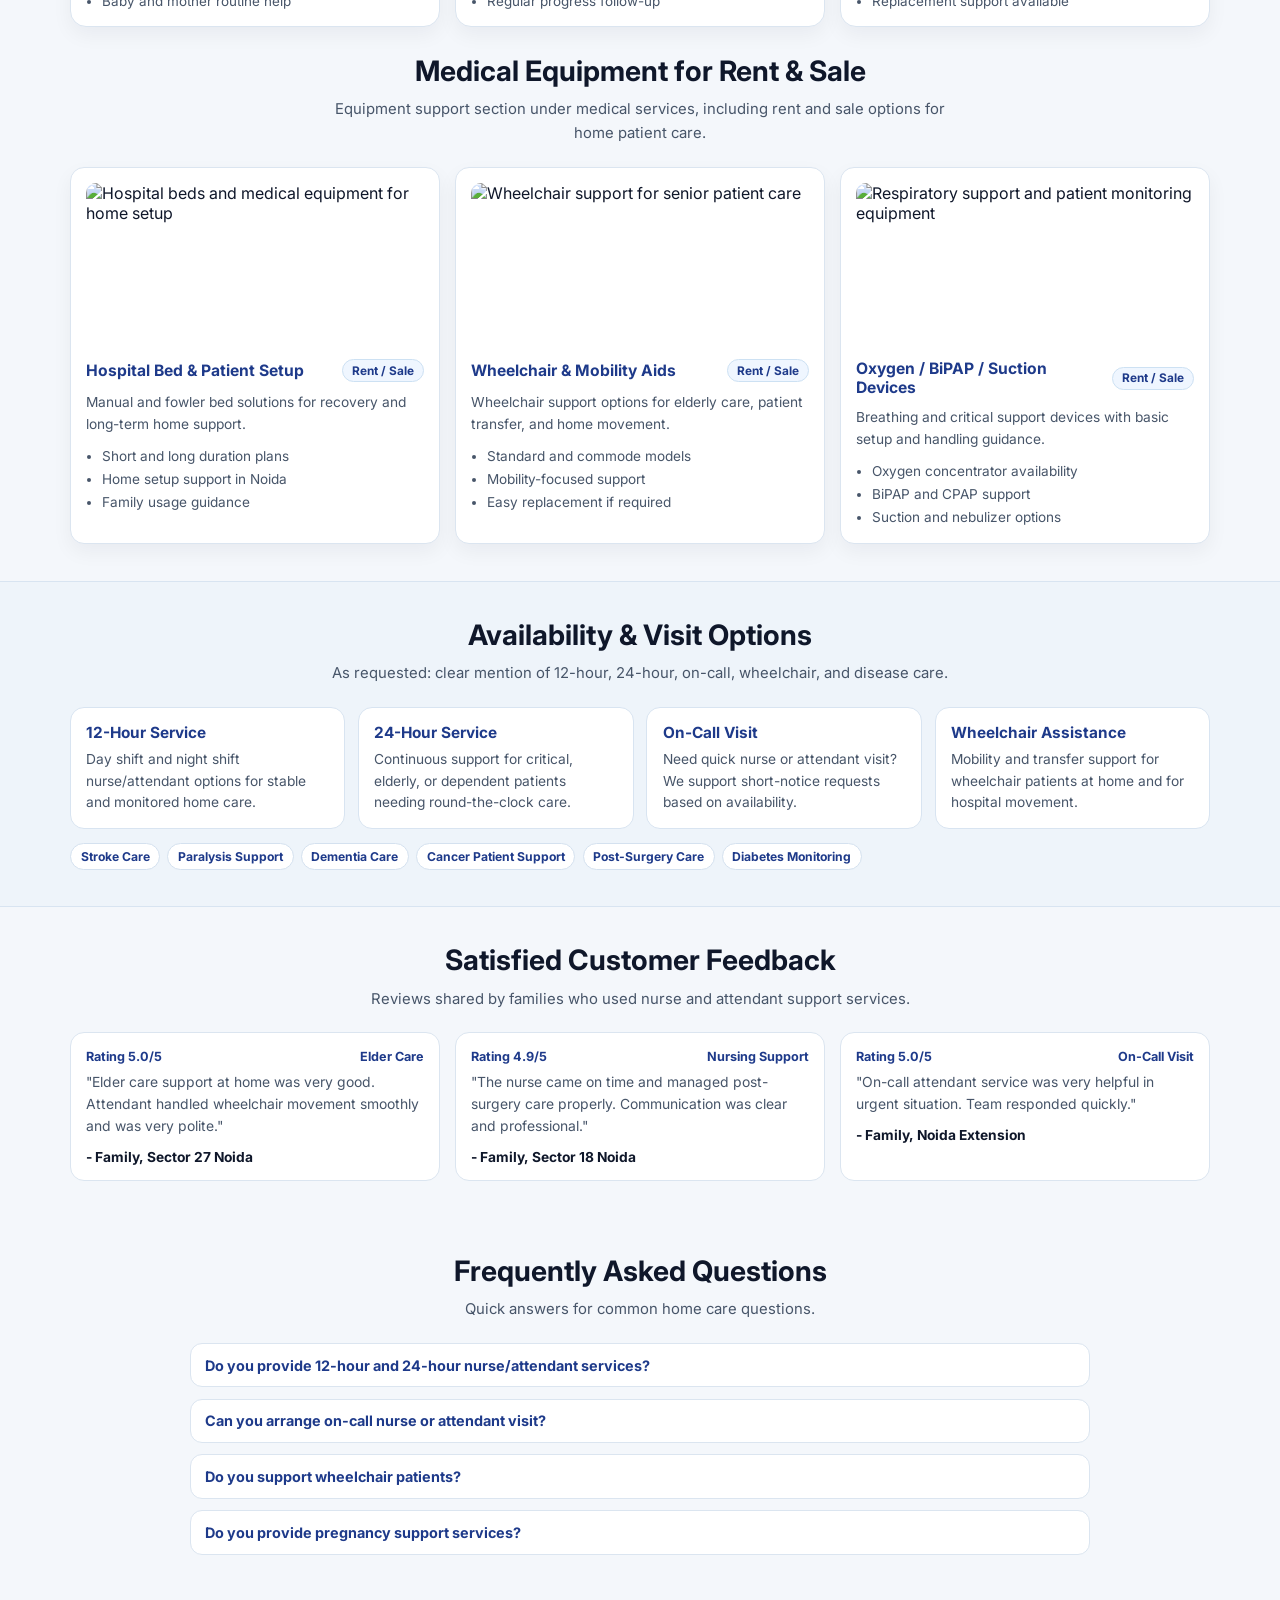
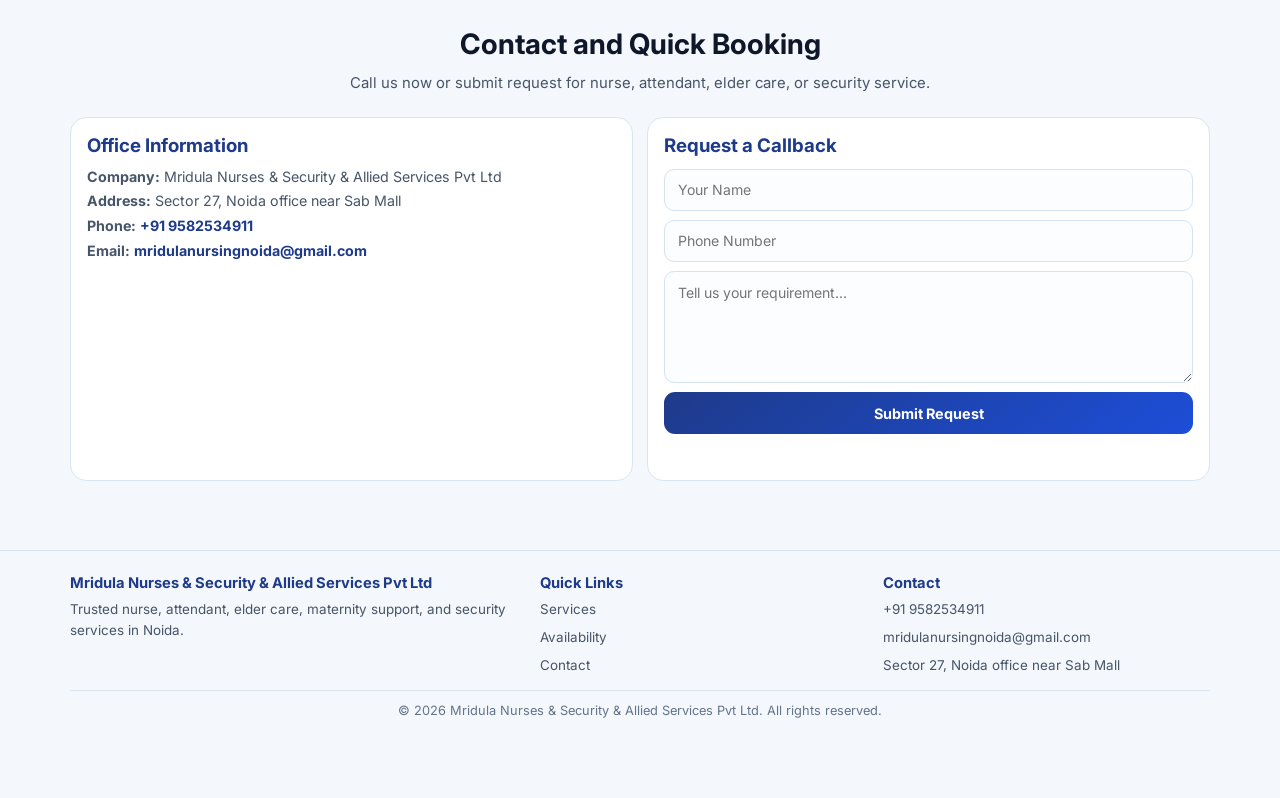
==== commit 244db7cf: "Remove care packages section and related links Co-authored-by: techyatra <techyatra@users.noreply.gi" ====
--- a/index.html
+++ b/index.html
@@ -451,12 +451,6 @@
       font-weight: 700;
     }
 
-    .packages-grid {
-      display: grid;
-      grid-template-columns: repeat(3, minmax(0, 1fr));
-      gap: 0.9rem;
-    }
-
     .equipment-grid {
       display: grid;
       grid-template-columns: repeat(3, minmax(0, 1fr));
@@ -518,61 +512,6 @@
       line-height: 1.55;
       display: grid;
       gap: 0.12rem;
-    }
-
-    .package-card {
-      background: #fff;
-      border: 1px solid var(--line);
-      border-radius: 14px;
-      padding: 0.95rem;
-      box-shadow: 0 8px 20px rgba(15, 23, 42, 0.05);
-    }
-
-    .package-head {
-      display: flex;
-      justify-content: space-between;
-      gap: 0.55rem;
-      align-items: center;
-    }
-
-    .package-head h3 {
-      margin: 0;
-      color: #1e3a8a;
-      font-size: 0.98rem;
-    }
-
-    .tag {
-      border-radius: 999px;
-      border: 1px solid #c8dcf1;
-      color: #1e3a8a;
-      font-size: 0.74rem;
-      font-weight: 700;
-      padding: 0.22rem 0.56rem;
-      background: #eef5ff;
-      white-space: nowrap;
-    }
-
-    .price {
-      margin-top: 0.65rem;
-      color: #0f172a;
-      font-weight: 800;
-      font-size: 1.3rem;
-    }
-
-    .price small {
-      color: #64748b;
-      font-size: 0.76rem;
-      font-weight: 600;
-    }
-
-    .feature-list {
-      margin: 0.7rem 0 0;
-      padding-left: 1rem;
-      color: #475569;
-      font-size: 0.86rem;
-      line-height: 1.58;
-      display: grid;
-      gap: 0.14rem;
     }
 
     .feedback-grid {
@@ -788,7 +727,6 @@
       .services-grid,
       .availability-grid,
       .equipment-grid,
-      .packages-grid,
       .feedback-grid,
       .stats-row {
         grid-template-columns: repeat(2, minmax(0, 1fr));
@@ -869,7 +807,6 @@
       .services-grid,
       .availability-grid,
       .equipment-grid,
-      .packages-grid,
       .feedback-grid,
       .stats-row {
         grid-template-columns: 1fr;
@@ -902,7 +839,6 @@
           <a href="#services">Services</a>
           <a href="#availability">Availability</a>
           <a href="#equipment">Equipment</a>
-          <a href="#packages">Packages</a>
           <a href="#feedback">Feedback</a>
           <a href="#contact">Contact</a>
         </div>
@@ -1078,7 +1014,7 @@
           </article>
         </div>
 
-        <div class="section-title" style="margin-top: 1.7rem;">
+        <div class="section-title" id="equipment" style="margin-top: 1.7rem; scroll-margin-top: 92px;">
           <h2>Medical Equipment for Rent &amp; Sale</h2>
           <p>
             Equipment support section under medical services, including rent and sale options for
@@ -1176,53 +1112,6 @@
       </div>
     </section>
 
-    <section id="packages">
-      <div class="container">
-        <div class="section-title">
-          <h2>Care Packages</h2>
-          <p>Simple package view for families to understand starting options quickly.</p>
-        </div>
-        <div class="packages-grid">
-          <article class="package-card">
-            <div class="package-head">
-              <h3>Attendant Care Plan</h3>
-              <span class="tag">12 Hr</span>
-            </div>
-            <div class="price">₹1,499 <small>/ shift (from)</small></div>
-            <ul class="feature-list">
-              <li>Daily routine support</li>
-              <li>Elder and patient assistance</li>
-              <li>Mobility and hygiene care</li>
-            </ul>
-          </article>
-          <article class="package-card">
-            <div class="package-head">
-              <h3>Nurse Care Plan</h3>
-              <span class="tag">Clinical</span>
-            </div>
-            <div class="price">₹2,499 <small>/ shift (from)</small></div>
-            <ul class="feature-list">
-              <li>Nursing procedures support</li>
-              <li>Medication and vitals tracking</li>
-              <li>Post-discharge care</li>
-            </ul>
-          </article>
-          <article class="package-card">
-            <div class="package-head">
-              <h3>24-Hour Support Plan</h3>
-              <span class="tag">Full Time</span>
-            </div>
-            <div class="price">Custom <small>as per case</small></div>
-            <ul class="feature-list">
-              <li>Continuous care assistance</li>
-              <li>Critical and elderly support</li>
-              <li>Ongoing family coordination</li>
-            </ul>
-          </article>
-        </div>
-      </div>
-    </section>
-
     <section id="feedback">
       <div class="container">
         <div class="section-title">
@@ -1332,7 +1221,6 @@
           <h4>Quick Links</h4>
           <a href="#services">Services</a>
           <a href="#availability">Availability</a>
-          <a href="#packages">Packages</a>
           <a href="#contact">Contact</a>
         </div>
         <div class="footer-block">
